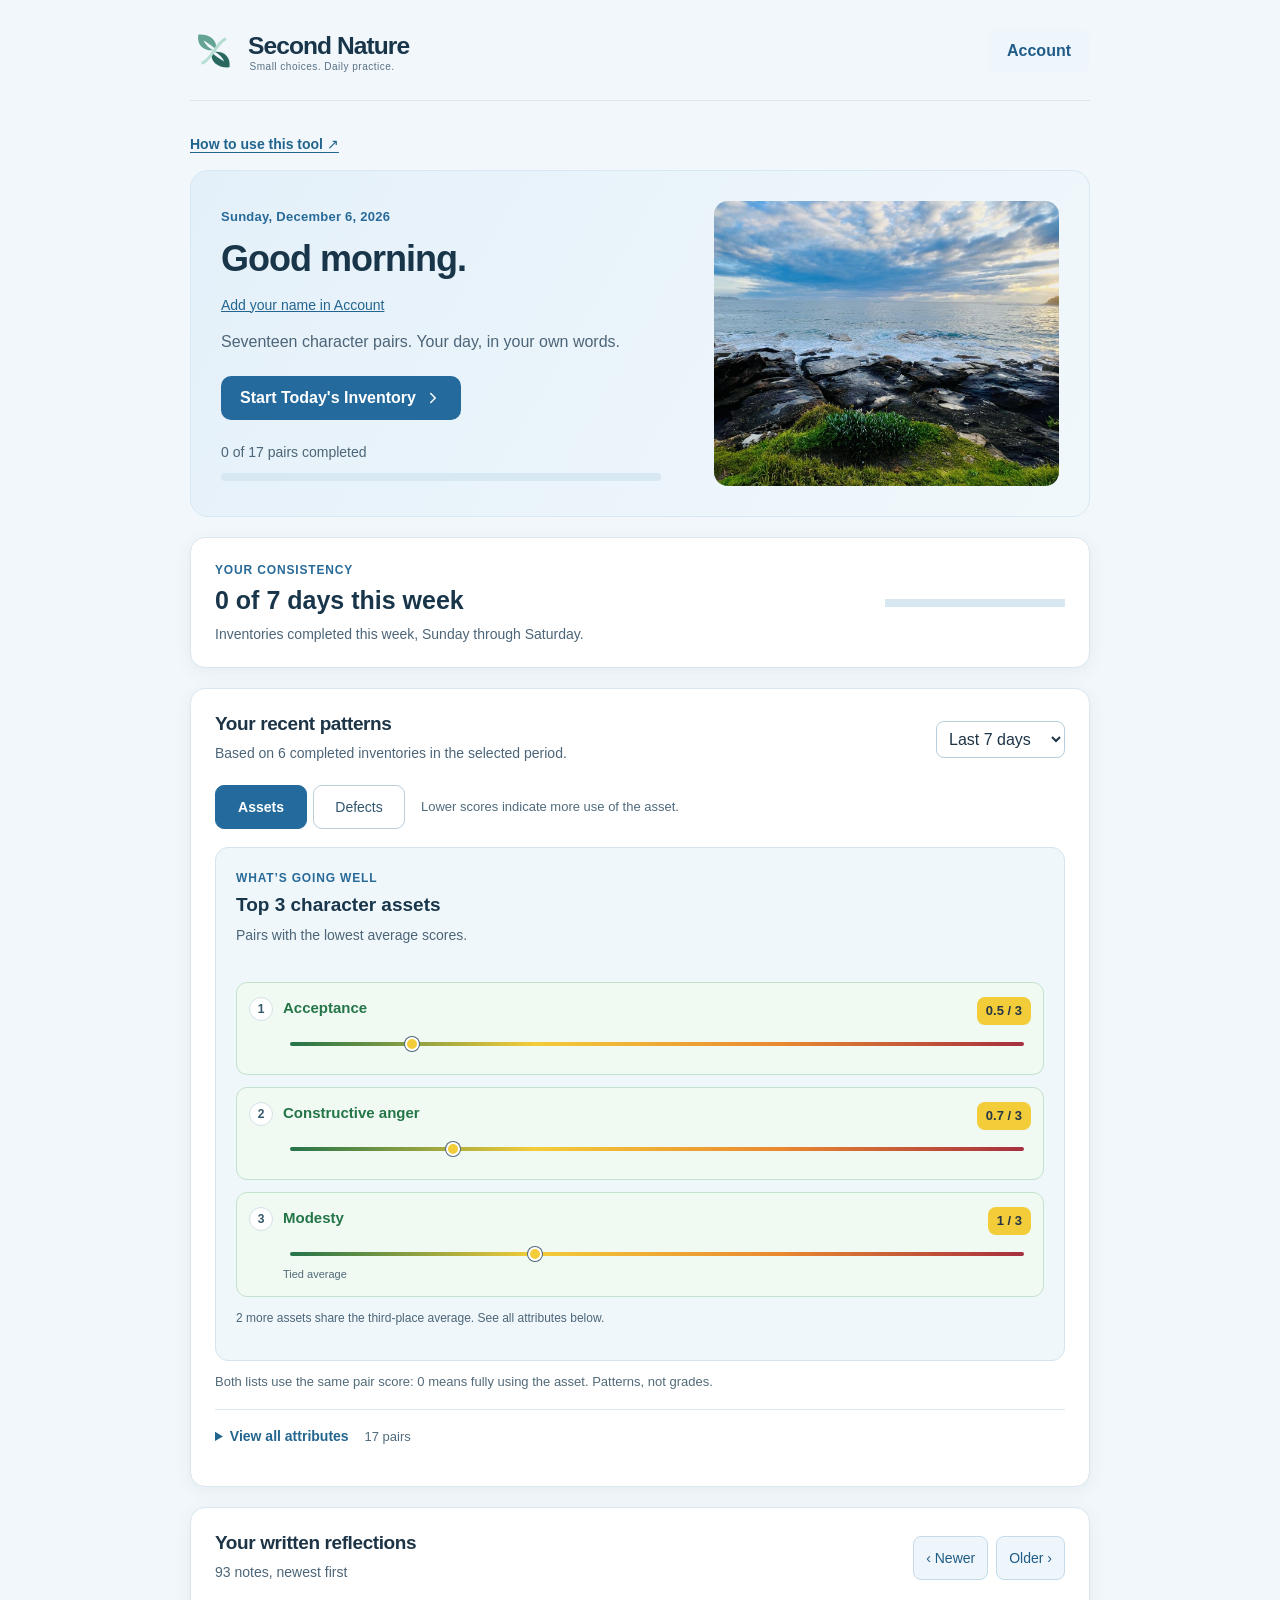
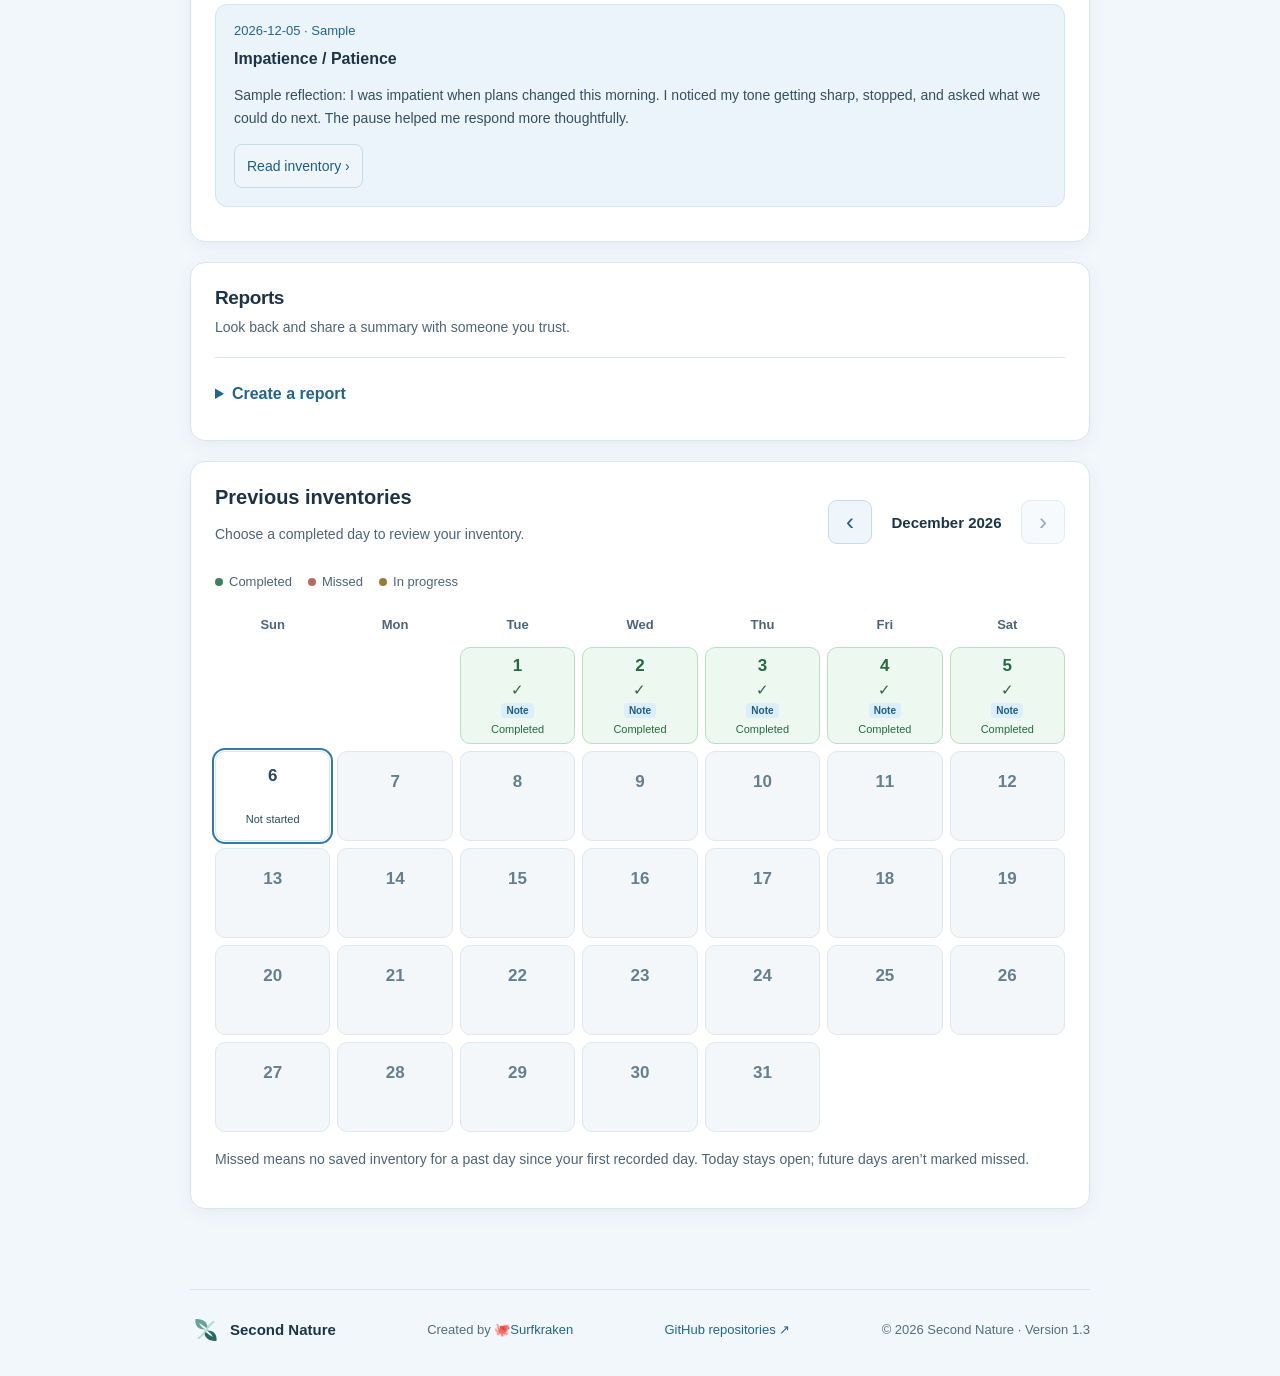
==== recovery/index.html @ 43b8e88f "Move Second Nature help link above dashboard" ====
<!doctype html><html lang="en"><head><meta charset="UTF-8"><meta name="viewport" content="width=device-width,initial-scale=1,viewport-fit=cover"><meta name="robots" content="noindex,nofollow"><meta name="theme-color" content="#080B0C"><meta name="apple-mobile-web-app-capable" content="yes"><link rel="icon" type="image/svg+xml" href="/recovery/second-nature-mark.svg"><link rel="manifest" href="/recovery/manifest.webmanifest"><link rel="apple-touch-icon" href="/recovery/icon-192.png"><title>Second Nature</title>  <script type="module" crossorigin src="/recovery/assets/index-CHbKyvO6.js"></script>
  <link rel="stylesheet" crossorigin href="/recovery/assets/index-C0NcrwtG.css">
</head><body><div id="root"></div></body></html>
---- recovery/assets/index-C0NcrwtG.css ----
:root{font-family:Inter,-apple-system,BlinkMacSystemFont,Segoe UI,sans-serif;color:#263b35;background:#f7f9f8;font-synthesis:none}*{box-sizing:border-box}body{margin:0}button,input,textarea,select{font:inherit}button{cursor:pointer}button:disabled{opacity:.4;cursor:not-allowed}.shell{max-width:940px;margin:auto;padding:0 20px}header{display:flex;align-items:center;justify-content:space-between;padding:26px 0 22px;border-bottom:1px solid #e4ebe8}.brand{display:flex;gap:11px;align-items:center}.brand strong{display:block;font-size:17px}.brand small{display:block;color:#80908a;font-size:12px;margin-top:3px}.mark{display:grid;place-items:center;background:#e0eee8;color:#386e5a;border-radius:11px;width:42px;height:42px}.demo{font-size:10px;letter-spacing:1px;background:#f4e9cf;color:#80652d;border-radius:20px;padding:8px 10px;font-weight:700}main{padding:25px 0 60px}.hero{padding:34px;background:#e6f0eb;border-radius:18px;margin-bottom:20px}.eyebrow{font-size:11px;letter-spacing:1.1px;color:#5e8574;font-weight:800}.hero h1{font-size:clamp(27px,5vw,39px);margin:13px 0 9px;letter-spacing:-1px}.hero p{color:#657d71;margin:0 0 25px}.primary,.secondary{display:inline-flex;align-items:center;justify-content:center;gap:8px;padding:13px 19px;border-radius:10px;border:0;font-weight:650}.primary{background:#306b54;color:#fff}.secondary{background:#e9efec;color:#345748}.stats{display:grid;grid-template-columns:1fr 1fr;gap:16px;margin-bottom:20px}.stat{border:1px solid #e2e9e5;border-radius:15px;padding:20px;background:#fff}.stat>small{display:flex;justify-content:space-between;color:#73867d;font-size:11px;letter-spacing:.5px;font-weight:750}.stat>small span{font-weight:400;letter-spacing:0}.stat>div{display:flex;align-items:baseline;justify-content:space-between;margin-top:17px}.stat label{color:#687e73;font-size:13px}.stat strong{font-size:25px;letter-spacing:-1px}.stat em{font-size:13px;font-style:normal;color:#8da097;font-weight:400}.panel{background:#fff;border:1px solid #e2e9e5;border-radius:15px;padding:24px;margin:20px 0}.section-title{display:flex;align-items:center;justify-content:space-between;gap:10px}.section-title h2{font-size:19px;letter-spacing:-.4px;margin:0}.section-title p,.muted{color:#82918a;font-size:13px}.section-title p{margin:7px 0 0}select{border:1px solid #dce6df;border-radius:8px;padding:8px;background:#fff;color:#3c5649}.legend{display:flex;gap:18px;margin:25px 0 15px;font-size:12px;color:#708579}.dot{display:inline-block;width:9px;height:9px;border-radius:50%;margin-right:6px}.defect{background:#bb877e}.asset{background:#6aab8a}.attribute-list{display:grid;grid-template-columns:1fr 1fr;gap:19px 25px}.attribute-label{display:flex;justify-content:space-between;gap:10px;font-size:12px;margin-bottom:7px}.attribute-label small{color:#85988d;white-space:nowrap}.barpair{display:flex;gap:5px}.bar{height:7px;flex:1;background:#edf2ef;border-radius:10px;overflow:hidden}.fill{display:block;height:100%;border-radius:10px}.search{display:flex;align-items:center;gap:9px;padding:11px 13px;border:1px solid #e0e9e4;border-radius:10px;margin:20px 0 8px;color:#82918a}.search input{border:0;outline:0;flex:1;min-width:0}.history-row{display:flex;align-items:center;text-align:left;gap:12px;background:#fff;border:0;border-bottom:1px solid #edf1ef;width:100%;padding:14px 3px;color:#647c6f}.history-row span{flex:1}.history-row strong,.history-row small{display:block}.history-row strong{color:#344e40;font-size:13px}.history-row small{margin-top:5px;color:#86978d;font-size:12px}.wizard{max-width:620px;margin:auto}.back{display:flex;align-items:center;gap:4px;background:transparent;border:0;color:#62806e;margin-bottom:28px;padding:0}.progress-top{display:flex;justify-content:space-between;font-size:11px;letter-spacing:.7px;font-weight:750;color:#7b9083}.track{background:#e5eee9;border-radius:20px;height:7px;margin:11px 0 29px;overflow:hidden}.track div{height:100%;background:#568b6e}.wizard h1{font-size:30px;letter-spacing:-1px}.wizard h1 span{color:#91a89b}.question{border:1px solid #e2e9e5;background:#fff;border-radius:15px;padding:23px;margin:18px 0}.question h2{font-size:17px;margin:0}.question p{color:#6e8377;font-size:14px;line-height:1.5}.question small{display:block;color:#71867b;margin-top:12px}.rating{display:grid;grid-template-columns:repeat(6,1fr);gap:8px;margin-top:20px}.rating button{height:47px;background:#f5f8f6;border:1px solid #e0e8e2;border-radius:9px;font-weight:700;color:#5a7263}.rating .defect-active{background:#f0d9d4;border-color:#b77f74;color:#77463c}.rating .asset-active{background:#d9eee2;border-color:#6eaa88;color:#286b49}.question textarea{width:100%;padding:12px;border:1px solid #dce5df;border-radius:9px;resize:vertical;margin-top:13px;outline-color:#6caa88}.wizard-actions{display:flex;justify-content:space-between;gap:10px;margin-top:25px}.warning{font-size:12px;color:#8b704c;line-height:1.6;margin-top:22px}.summary{max-width:650px;margin:0 auto}.summary h1{margin-bottom:0}.success{color:#568b6e}.summary>.stats{margin-top:25px}.summary-list{margin:25px 0}.summary-list>div{border-bottom:1px solid #e8eeea;padding:12px 0;display:flex;justify-content:space-between;flex-wrap:wrap;gap:8px;font-size:13px}.summary-list p{width:100%;color:#728579;margin:0}footer{display:flex;align-items:center;justify-content:center;gap:8px;padding:20px 0 35px;color:#9baa9f;font-size:11px;text-align:center}@media(max-width:650px){.shell{padding:0 14px}.hero{padding:24px}.stats{gap:10px}.stat{padding:15px}.stat>div{display:block}.stat strong{display:block;margin-top:3px}.attribute-list{grid-template-columns:1fr}.panel,.question{padding:17px}.wizard h1{font-size:26px}.rating{gap:5px}.rating button{height:44px}}fieldset{border:0;margin:0;padding:0}legend{font-size:1.15rem;font-weight:600}button,input,select,textarea{font:inherit}button{min-height:44px;cursor:pointer}button:disabled{opacity:.5;cursor:not-allowed}button:focus-visible,input:focus-visible,textarea:focus-visible,select:focus-visible{outline:3px solid #24669a;outline-offset:3px}input:not([type=checkbox]),textarea{display:block;width:100%;box-sizing:border-box;padding:13px;border:1px solid #bacdcd;border-radius:10px;margin:10px 0}input[type=checkbox]{width:22px;height:22px;vertical-align:middle}progress{width:100%;accent-color:#285e61}pre{white-space:pre-wrap;overflow-wrap:anywhere;background:#f2f6f5;padding:18px;border-radius:12px;font-size:.9rem}.notice{background:#fff4dc;border:1px solid #d8bd7e;border-radius:12px;padding:16px;margin:16px 0;overflow-wrap:anywhere}.actions{display:flex;gap:12px;flex-wrap:wrap;margin:18px 0}.actions button,.panel>button:not(.primary),.notice button{padding:10px 18px;border:1px solid #bccdcc;border-radius:10px;background:#f7faf9;color:#244c50}.login{max-width:680px;margin:32px auto}.login h1{font-size:clamp(2rem,5vw,3.1rem);line-height:1.15;letter-spacing:-.04em}.login-note{display:flex;gap:16px;align-items:center;background:#f2f7f5;padding:12px 20px;border-radius:14px;margin:28px 0}.login-note svg{flex-shrink:0}.danger{background:#8b3434!important;color:#fff!important;margin-top:14px}.summary-list>div{overflow-wrap:anywhere}.summary-list p{width:100%}.attribute-label{gap:15px}.attribute-label small{text-align:right;flex-shrink:0}.share-preview{margin-top:28px;border-top:1px solid #d9e4e2;padding-top:20px}footer{line-height:1.6}textarea{resize:vertical;scroll-margin-bottom:120px}main{min-height:65vh}@media(max-width:480px){.shell{padding:0 16px}.panel,.wizard{padding:22px 16px}.section-title{flex-wrap:wrap}.attribute-label{display:block}.attribute-label small{display:block;text-align:left;margin-top:4px}.rating{gap:5px}.rating button{min-width:0;flex:1;padding:8px}.stats{grid-template-columns:1fr}.wizard-actions{gap:8px}.wizard-actions button{padding:12px}.brand small{font-size:11px}header{gap:8px}.summary-list>div{display:block}.summary-list strong{display:block;margin-top:6px}}.muted,.section-title p,.brand small,.stat>small,.stat label,.attribute-label small,.history-row small,.question small,.question p,.summary-list p,footer{color:#536b60}.eyebrow{color:#426c59}.hero p{color:#4f6e5e}.defect{background:#5282a4}.asset{background:#478064}.rating .defect-active{background:#dbeaf4;border-color:#5282a4;color:#244c68}.attribute{margin:18px 0}.legend{color:#4e6b60}footer{font-size:12px}.wizard h1,.attribute-label span{overflow-wrap:anywhere}.inventory-page{max-width:900px;margin:0 auto}.inventory-intro{max-width:660px;margin:12px 0 28px}.inventory-intro h1{font-size:clamp(28px,5vw,38px);letter-spacing:-1px;margin:12px 0}.inventory-intro p{line-height:1.6}.inventory-status{position:sticky;top:0;z-index:5;padding:16px 20px;background:#f7f9f8f5;-webkit-backdrop-filter:blur(12px);backdrop-filter:blur(12px);border:1px solid #dbe5e0;border-radius:12px;margin-bottom:24px}.inventory-status>div{display:flex;justify-content:space-between;gap:12px;font-size:13px;font-weight:600}.inventory-status progress{display:block;height:8px;margin-top:12px}.jump-button{border:0;background:transparent;color:#315f72;text-decoration:underline;font-size:12px;padding:6px 0;min-height:32px}.pair-card{background:#fff;border:1px solid #dce6e1;border-radius:16px;padding:22px;margin-bottom:20px;scroll-margin-top:160px}.pair-heading{display:flex;align-items:center;gap:12px;margin-bottom:18px}.pair-heading h2{font-size:18px;line-height:1.35;margin:0;flex:1}.pair-heading h2 span{color:#78958a}.pair-number{font-size:12px;color:#49685a;background:#edf3ef;padding:9px;border-radius:8px}.pair-state{font-size:11px;color:#536b60}.pair-questions{display:grid;grid-template-columns:1fr 1fr;gap:16px}.pair-questions .question{margin:0;padding:20px;border-radius:12px;min-width:0}.question h3{font-size:16px;line-height:1.45;margin:0 0 12px;overflow-wrap:anywhere}.defect-question{background:#f5f9fc;border-color:#d4e1eb}.asset-question{background:#f4f9f5;border-color:#d4e3d9}.pair-questions .question p{font-size:13px;min-height:40px;margin:0 0 14px}.pair-questions .rating{margin-top:12px;gap:5px}.pair-questions .rating button{min-width:0;padding:0}.pair-questions small{min-height:32px;font-size:12px;line-height:1.4}.pair-reflection{margin-top:16px}.pair-reflection summary{cursor:pointer;min-height:44px;align-content:center;color:#345b49;font-size:13px}.pair-reflection summary span{color:#586f63;font-size:12px;margin-left:8px}.pair-reflection label{display:block;margin-top:12px;font-size:13px}.inventory-finish{position:sticky;bottom:0;z-index:5;background:#f7f9f8f5;-webkit-backdrop-filter:blur(12px);backdrop-filter:blur(12px);border-top:1px solid #d6e2da;padding:16px 0 max(16px,env(safe-area-inset-bottom));display:flex;align-items:center;justify-content:space-between;gap:16px}.inventory-finish p{font-size:13px;color:#4b6759}.inventory-finish button{flex-shrink:0}@media(max-width:650px){.pair-questions{grid-template-columns:1fr;gap:12px}.pair-card{padding:16px;margin-bottom:16px}.pair-heading{gap:9px;align-items:flex-start}.pair-heading h2{font-size:16px}.pair-state{display:none}.pair-questions .question{padding:16px}.pair-questions .question p{min-height:0}.pair-questions small{min-height:17px}.inventory-status{padding:12px 14px}.inventory-finish{align-items:stretch;flex-direction:column;gap:8px}.inventory-finish p{margin:0}.inventory-finish button{width:100%}.inventory-intro p{font-size:14px}}.rating{grid-template-columns:repeat(4,minmax(0,1fr))}.defect-definition{margin:-4px 0 18px;color:#4f685b;font-size:13px;line-height:1.55;max-width:720px}.score-key{font-size:13px;color:#375f4c}.compact-insights{display:grid;grid-template-columns:1fr 1fr;column-gap:28px}.compact-insights .attribute{margin:0;padding:10px 0;border-bottom:1px solid #edf1ef}.compact-insights .attribute-label{font-size:12px;margin-bottom:5px}.compact-insights .barpair{gap:4px}.compact-insights .bar{height:4px}.compact-insights .attribute-label small{font-size:11px}.compact-insights .attribute-label span{line-height:1.3}@media(max-width:650px){.compact-insights{grid-template-columns:1fr}.compact-insights .attribute-label{display:flex;align-items:center;gap:12px}.compact-insights .attribute-label small{margin:0;white-space:nowrap}.compact-insights .attribute{padding:8px 0}.compact-insights .attribute-label span{max-width:72%}}.insight-cards{display:grid;grid-template-columns:repeat(2,minmax(0,1fr));gap:14px;margin-top:18px}.insight-card{border:1px solid #dfe5e1;border-radius:14px;background:#fff;overflow:hidden;min-width:0}.insight-row{padding:15px 18px}.insight-row+.insight-row{border-top:1px solid #e4eae6}.insight-defect{--insight-color:#b34545;--insight-track:#e9bcbc;background:snow}.insight-asset{--insight-color:#287247;--insight-track:#b5d7c2;background:#f8fcf9}.insight-label{display:flex;align-items:center;justify-content:space-between;gap:12px}.insight-kind{font-size:10px;letter-spacing:.06em;text-transform:uppercase;color:var(--insight-color);font-weight:600}.insight-label h3{font-size:14px;line-height:1.35;color:var(--insight-color);margin:3px 0 0;overflow-wrap:anywhere}.insight-value{white-space:nowrap;font-size:12px;font-variant-numeric:tabular-nums;color:var(--insight-color);font-weight:600}.insight-continuum{padding:0 6px;margin-top:14px}.continuum-line{position:relative;height:3px;background:var(--insight-track);border-radius:3px}.continuum-tick{position:absolute;top:-2px;width:1px;height:7px;background:var(--insight-color);opacity:.6;transform:translate(-50%)}.continuum-dot{position:absolute;top:50%;width:12px;height:12px;border:2px solid white;border-radius:50%;background:var(--insight-color);box-shadow:0 0 0 1px var(--insight-color);transform:translate(-50%,-50%)}.continuum-labels{display:flex;justify-content:space-between;margin-top:7px;color:#58675f;font-size:10px;font-variant-numeric:tabular-nums}@media(max-width:600px){.insight-cards{grid-template-columns:1fr;gap:12px}.insight-row{padding:13px 16px}.insight-label h3{font-size:14px}}.profile-form{padding:20px;background:#f6faf7;border:1px solid #dce7df;border-radius:14px;margin:24px 0}.profile-form h2{margin-top:0}.profile-fields{display:grid;grid-template-columns:1fr 1fr;gap:16px}.profile-fields label{font-size:14px}.profile-prompt{border:0;background:transparent;color:#285e46;text-decoration:underline;padding:0 0 12px;font-size:13px}.profile-form p{font-size:14px;line-height:1.5}@media(max-width:600px){.profile-fields{grid-template-columns:1fr;gap:0}}.second-nature-brand{max-width:calc(100% - 90px)}.second-nature-brand img{width:320px;max-width:100%;height:auto;display:block}header{padding-top:22px;padding-bottom:20px}.hero{background:linear-gradient(115deg,#edf3ef,#e4f0ed)}.hero h1,.inventory-intro h1{color:#16313e}.primary{background:#28685f}.primary:hover{background:#1f544e}@media(max-width:480px){.second-nature-brand img{width:260px}header{padding-top:16px;padding-bottom:16px}.second-nature-brand{max-width:calc(100% - 82px)}}.consistency-card{display:flex;justify-content:space-between;align-items:center;gap:20px;background:#fff;border:1px solid #dfe8e2;border-radius:15px;padding:22px 24px;margin:20px 0}.consistency-card h2{margin:8px 0;font-size:25px;color:#16313e}.consistency-card p{font-size:13px;color:#536b60;margin:0;line-height:1.5}.week-days{display:flex;gap:6px}.week-days span{display:grid;place-items:center;width:28px;height:28px;border-radius:50%;background:#f2f5f3;color:#7c8d84;font-size:11px}.week-days .elapsed-day{background:#e1eee7;color:#285e46}.pattern-overview{display:grid;grid-template-columns:1fr 1fr;gap:18px;margin-top:24px}.strengths-panel,.focus-panel{padding:20px;border:1px solid #dce7e0;border-radius:13px;min-width:0}.strengths-panel{background:#f6faf7}.pattern-overview h3{font-size:19px;color:#193d39;margin:8px 0 18px}.pattern-overview p{font-size:13px;color:#536b60;line-height:1.5}.strength-names>div{display:flex;align-items:center;justify-content:space-between;gap:12px;padding:14px 0;border-bottom:1px solid #dce8df;color:#286b49}.strength-names span{font-size:17px;font-weight:600}.strength-names strong{font-size:13px;white-space:nowrap}.focus-item{border-radius:10px;padding:14px;margin-top:12px}.focus-caption{font-size:10px;text-transform:uppercase;letter-spacing:.05em;color:var(--insight-color);font-weight:600}.focus-name{display:flex;justify-content:space-between;gap:14px;margin:6px 0;color:var(--insight-color);font-size:14px}.focus-name>span{white-space:nowrap;font-size:12px}.focus-item p{font-size:12px;margin:6px 0 12px}.focus-scale{height:3px;background:var(--insight-track);position:relative;margin:4px 6px 8px}.pattern-note{font-size:11px!important;margin-bottom:0}.all-attributes{margin-top:20px;border-top:1px solid #e0e8e2}.all-attributes>summary{min-height:52px;align-content:center;cursor:pointer;font-weight:600;color:#285e51;font-size:14px}.all-attributes>summary span{font-size:12px;color:#5c7065;font-weight:400;margin-left:12px}@media(max-width:650px){.consistency-card{padding:18px;align-items:flex-start;flex-direction:column;gap:14px}.pattern-overview{grid-template-columns:1fr;gap:14px}.strengths-panel,.focus-panel{padding:17px}.section-title select{min-height:44px}.all-attributes>summary span{display:block;margin:4px 0 0 16px}}.consistency-progress{max-width:180px;flex-shrink:0;height:8px}@media(max-width:650px){.consistency-progress{max-width:none}}.calendar-heading{display:flex;align-items:center;justify-content:space-between;gap:20px;flex-wrap:wrap}.calendar-heading h2{margin:0;font-size:20px}.calendar-heading p,.calendar-help{font-size:12px;color:#536b60;line-height:1.5}.calendar-nav{display:flex;align-items:center;gap:12px}.calendar-nav h3{font-size:15px;min-width:125px;text-align:center}.calendar-nav button{border:1px solid #dce5df;background:#fff;border-radius:9px;width:44px;font-size:24px;color:#285e51}.calendar-legend{display:flex;flex-wrap:wrap;gap:16px;margin:15px 0 20px;font-size:11px;color:#526b5e}.calendar-key:before{content:"";display:inline-block;width:8px;height:8px;border-radius:50%;margin-right:6px}.complete-key:before{background:#3d8060}.missed-key:before{background:#b56b62}.progress-key:before{background:#9a7c38}.inventory-calendar{display:grid;grid-template-columns:repeat(7,minmax(0,1fr));gap:7px}.calendar-weekday{text-align:center;font-size:11px;font-weight:600;color:#52695d;padding:8px 0}.calendar-day{display:flex;flex-direction:column;align-items:center;justify-content:center;gap:5px;min-height:90px;border:1px solid #e0e7e2;border-radius:10px;background:#fff;color:#344e41;padding:8px 3px}.calendar-day:disabled{opacity:1;cursor:default}.calendar-day-number{font-size:16px;font-weight:600}.calendar-day-status{font-size:10px}.calendar-day-symbol{font-size:15px;height:17px;line-height:17px}.calendar-completed{background:#edf7ef;border-color:#bcdbca;color:#23613e}.calendar-missed{background:#fcf1ef;border-color:#efd6d1;color:#9c5149}.calendar-in-progress{background:#fff8e8;border-color:#e9d5a5;color:#846824}.calendar-future,.calendar-no-record{background:#f6f8f7;color:#8a9890}.calendar-today{outline:2px solid #285e61;outline-offset:1px}.calendar-help{margin-top:16px}.calendar-search{margin-top:18px;border-top:1px solid #e2e8e4;padding-top:12px}.calendar-search>summary{font-size:13px;color:#285e51;cursor:pointer;min-height:44px;align-content:center}.inventory-dialog{border:1px solid #d8e4dc;border-radius:18px;padding:24px;width:min(620px,calc(100% - 24px));max-height:85dvh;overflow:auto;color:#263b35;box-shadow:0 24px 100px #12362b40}.inventory-dialog::backdrop{background:#17372d80}.dialog-heading{display:flex;justify-content:space-between;align-items:flex-start;gap:16px}.dialog-heading h2{margin:8px 0}.dialog-heading button{border:0;background:#eef4f0;border-radius:50%;width:44px;font-size:24px;color:#315c48}.inventory-dialog>p{font-size:13px;line-height:1.5}.dialog-responses section{border-top:1px solid #e2e9e4;padding:14px 0}.dialog-responses section>div{display:flex;justify-content:space-between;gap:15px;font-size:13px;margin:5px 0}.dialog-responses section>div:first-child{color:#a44848}.dialog-responses section>div:nth-child(2){color:#286b49}.dialog-responses strong{white-space:nowrap}.dialog-responses p{white-space:pre-wrap;overflow-wrap:anywhere;font-size:13px;line-height:1.5}.inventory-dialog>.primary{margin-top:15px}@media(max-width:600px){.inventory-calendar{gap:4px}.calendar-day{min-height:72px;border-radius:7px}.calendar-day-number{font-size:14px}.calendar-day-status{font-size:8px;letter-spacing:-.2px}.calendar-day-symbol{font-size:13px;height:14px}.calendar-heading{gap:8px}.calendar-nav{width:100%;justify-content:space-between}.calendar-legend{gap:12px}.inventory-dialog{padding:18px}}:root{color-scheme:dark;background:#080b0c;color:#e3ede8}body{background:#080b0c}header{border-color:#273431}.panel,.stat,.consistency-card,.pair-card,.insight-card,.inventory-dialog{background:#111819;border-color:#2a3935;color:#e3ede8}.hero{background:linear-gradient(125deg,#132523,#10191c);border:1px solid #304b43}.hero h1,.inventory-intro h1,.consistency-card h2,.pattern-overview h3,.history-row strong{color:#edf6f2}.hero p,.muted,.section-title p,.stat>small,.stat label,.attribute-label small,.history-row small,.question small,.question p,.summary-list p,footer,.calendar-help,.calendar-heading p,.pattern-overview p,.consistency-card p,.defect-definition,.inventory-intro p,.inventory-finish p,.calendar-legend,.calendar-weekday{color:#a7bdb3}.eyebrow,.score-key{color:#8ec8b4}.primary{background:#82c5ae;color:#10271f}.primary:hover{background:#a0d9c3}.secondary,.actions button,.panel>button:not(.primary),.notice button,.calendar-nav button,.dialog-heading button{background:#1d302c;color:#cce6db;border-color:#365047}input:not([type=checkbox]),textarea,select{background:#0c1314;color:#e5f1eb;border-color:#3b5149}input::placeholder,textarea::placeholder{color:#8ea398}.profile-form,.strengths-panel{background:#13231d;border-color:#304a3d}.profile-form p,.profile-prompt{color:#add5c3}.focus-panel{background:#141c1d;border-color:#31433b}.insight-defect,.defect-question{--insight-color:#f19b9b;--insight-track:#673d42;background:#271b20;border-color:#563c44}.insight-asset,.asset-question{--insight-color:#97d7ac;--insight-track:#365f48;background:#17271e;border-color:#36533e}.question h3{color:#edf4ef}.rating button{background:#111a1a;color:#bbcec3;border-color:#3a4c45}.rating .defect-active{background:#75414b;color:#ffe7ea;border-color:#ec99aa}.rating .asset-active{background:#2e6045;color:#dfffea;border-color:#8cd5a5}.continuum-dot{border-color:#17211e}.continuum-labels,.insight-kind,.insight-value{color:var(--insight-color)}.strength-names>div{color:#a6ddbb;border-color:#314a3b}.pair-number,.dialog-heading button{background:#253d32;color:#b7dac9}.pair-state,.pair-reflection summary,.pair-reflection summary span,.legend,.all-attributes>summary,.all-attributes>summary span,.calendar-search>summary{color:#a7cbbb}.pair-reflection small{color:#9cb3a6}.inventory-status,.inventory-finish{background:#0e1816f5;border-color:#31443b;color:#d8e8df}.jump-button,.back{color:#a4d4c3}.all-attributes,.calendar-search,.dialog-responses section,.summary-list>div{border-color:#2a3a32}.calendar-day{background:#141e1c;border-color:#2c3c34;color:#dcebe1}.calendar-completed{background:#173326;border-color:#315a41;color:#a1dfb6}.calendar-missed{background:#322025;border-color:#634047;color:#e9a5ad}.calendar-in-progress{background:#302b1b;border-color:#625631;color:#e4d197}.calendar-future,.calendar-no-record{background:#101615;border-color:#222e28;color:#647a6c}.calendar-today{outline-color:#91cfb6}.history-row{background:#111819;border-color:#2b3931;color:#b0cbbb}.notice{background:#302b19;color:#e5d8b0;border-color:#6c5e32}.dialog-responses section>div:first-child{color:#f0a5a5}.dialog-responses section>div:nth-child(2){color:#a0d9b1}.inventory-dialog::backdrop{background:#000b}.calendar-note-badge{border-radius:4px;padding:2px 5px;background:#35534b;color:#d4f1e7;font-size:9px;font-weight:600}.reflection-previews{display:grid;grid-template-columns:repeat(3,minmax(0,1fr));gap:14px;margin-top:20px}.reflection-preview{display:block;text-align:left;background:#182522;border:1px solid #365148;border-radius:12px;padding:18px;color:#e3ede8;min-width:0}.reflection-date{font-size:11px;color:#a4c6b8;display:block;margin-bottom:10px}.reflection-preview strong{font-size:14px;line-height:1.4;display:block}.reflection-preview p{font-size:13px;line-height:1.65;color:#b9cdc3;display:-webkit-box;-webkit-line-clamp:4;-webkit-box-orient:vertical;overflow:hidden;white-space:pre-wrap}.reflection-open{font-size:12px;color:#9fd8c0}.saved-reflection{background:#1d302a;border-left:3px solid #85c1a6;border-radius:6px;padding:12px 15px;margin-top:12px}.saved-reflection>span{font-size:10px;text-transform:uppercase;letter-spacing:.06em;color:#a6d6bf}.saved-reflection p{margin-bottom:0;color:#deeee4;white-space:pre-wrap}.summary-list p{background:#1b2c25;padding:12px;border-left:3px solid #79b79a;border-radius:6px}@media(max-width:650px){.reflection-previews{grid-template-columns:1fr}.reflection-preview p{-webkit-line-clamp:3}}:root{color:#f0f5f2;background:#080b0c}.panel,.stat,.consistency-card,.pair-card,.inventory-dialog{background:#182122;border-color:#465650}.hero{background:linear-gradient(115deg,#1c322e,#19272c);border-color:#49675c}.hero h1,.inventory-intro h1,.consistency-card h2,.pattern-overview h3,.question h3{color:#f7faf8}.hero p,.muted,.section-title p,.stat>small,.stat label,.attribute-label small,.history-row small,.question small,.question p,.summary-list p,footer,.calendar-help,.calendar-heading p,.pattern-overview p,.consistency-card p,.defect-definition,.inventory-intro p,.inventory-finish p,.calendar-legend,.calendar-weekday{color:#c7d5ce}.section-title p,.muted,.calendar-heading p,.calendar-help,.consistency-card p,.pattern-overview p,.question p,.question small,.defect-definition{font-size:14px;line-height:1.6}.eyebrow{color:#b1e1cd;font-size:12px;letter-spacing:.07em}.insight-defect,.defect-question{--insight-color:#ffb5ba;--insight-track:#b77680;background:#302229;border-color:#78535e}.insight-asset,.asset-question{--insight-color:#b3efc5;--insight-track:#75ac88;background:#1d3227;border-color:#4e795d}.insight-label h3{font-size:16px;color:var(--insight-color);font-weight:650}.insight-kind{font-size:12px;letter-spacing:.04em;color:var(--insight-color)}.insight-value{font-size:14px;color:var(--insight-color)}.insight-row{padding:18px 20px}.insight-row+.insight-row{border-color:#536158}.insight-card{border-color:#4a5b51}.continuum-labels{font-size:12px;color:#e2eae4}.continuum-line,.focus-scale{height:4px}.continuum-tick{opacity:1}.continuum-dot{width:14px;height:14px}.strengths-panel{background:#20332a;border-color:#4e6e5b}.focus-panel{background:#1d2829;border-color:#4e6158}.strength-names>div{color:#c0f3cf;border-color:#52715d}.strength-names strong{font-size:15px}.strength-names span{font-size:18px}.focus-caption{font-size:12px;color:var(--insight-color)}.focus-name{font-size:16px}.focus-name>span{font-size:14px}.focus-item p,.pattern-note{font-size:13px!important;color:#d0ddd5}.all-attributes>summary,.calendar-search>summary,.pair-reflection summary,.jump-button,.back,.profile-prompt{font-size:14px;color:#b8ead3}.all-attributes>summary span,.pair-reflection summary span{font-size:13px;color:#c5d7cd}.inventory-status,.inventory-finish{background:#15221ff7;border-color:#50645a;color:#e8f3ec}.inventory-status>div{font-size:14px}.pair-state{color:#c6d9ce;font-size:12px}.pair-number{background:#334d40;color:#e0f4e8;font-size:13px}.rating button{background:#182621;color:#f1f7f3;border-color:#657a6d;font-size:17px}.rating .defect-active{background:#a15365;color:#fff;border-color:#ffc0cd}.rating .asset-active{background:#3e7955;color:#fff;border-color:#c0f6cf}.calendar-completed{background:#224331;border-color:#5b9270;color:#caf5d8}.calendar-missed{background:#452c34;border-color:#a46f7a;color:#ffc3cc}.calendar-in-progress{background:#423a24;border-color:#a28d52;color:#ffe7a1}.calendar-future,.calendar-no-record{background:#131b18;border-color:#37463d;color:#a0b2a6}.calendar-day-status{font-size:11px}.calendar-day-number{font-size:17px}.calendar-weekday{font-size:13px}.calendar-note-badge{background:#436e5e;color:#f2fff9;font-size:10px}.calendar-legend{font-size:13px}.reflection-preview{background:#20322d;border-color:#5a7a6c}.reflection-preview strong{font-size:16px}.reflection-preview p{color:#e0eae4;font-size:14px}.reflection-date,.reflection-open{font-size:13px;color:#b4e8cf}.saved-reflection{background:#294138;border-left-color:#b4e4cb}.saved-reflection>span{font-size:12px;color:#c1efd7}.saved-reflection p{font-size:14px;color:#f0f7f3}.profile-form{background:#203029;border-color:#526b5c}.profile-form p{color:#d0e0d6}input:not([type=checkbox]),textarea,select{background:#101a16;border-color:#63796b;color:#f2f7f4}input::placeholder,textarea::placeholder{color:#b8c9be}.calendar-nav button,.secondary,.actions button{background:#304a40;color:#edf8f1;border-color:#627f6f}.dialog-responses section>div{font-size:14px}.dialog-responses section>div:first-child{color:#ffb7be}.dialog-responses section>div:nth-child(2){color:#b6edc6}.summary-list{font-size:14px}.summary-list p{color:#eff8f1}.calendar-help{line-height:1.6}.consistency-progress::-webkit-progress-bar{background:#42564b;border-radius:8px}.consistency-progress::-webkit-progress-value{background:#b0e3c8;border-radius:8px}@media(max-width:600px){.insight-label h3{font-size:16px}.insight-row{padding:16px}.calendar-day-status{font-size:9px}.calendar-day-number{font-size:16px}.focus-name{font-size:15px}.reflection-preview p,.question p{font-size:14px}.calendar-day{min-height:83px}}.hero .today-progress{margin-top:22px;max-width:440px}.hero .today-progress p{margin:0 0 10px;font-size:14px;color:#d4e6da;line-height:1.5}.today-progress-bar{display:block;width:100%;height:8px;appearance:none;-webkit-appearance:none;border:0;border-radius:20px;overflow:hidden;background:#40594f;color:#9bd8bd}.today-progress-bar::-webkit-progress-bar{background:#40594f;border-radius:20px}.today-progress-bar::-webkit-progress-value{background:#9bd8bd;border-radius:20px}.today-progress-bar::-moz-progress-bar{background:#9bd8bd;border-radius:20px}.today-date{letter-spacing:.02em;text-transform:none;font-size:13px}.ranking-controls{display:flex;align-items:center;gap:6px;flex-wrap:wrap;margin-top:20px}.ranking-controls button{min-width:92px;background:#111b17;border:1px solid #4a6255;color:#d4e7db;border-radius:9px;padding:10px 18px;font-size:14px}.ranking-controls button[aria-pressed=true]{background:#a8dcc1;border-color:#a8dcc1;color:#122b1c;font-weight:650}.ranking-controls p{font-size:13px;color:#c4d7cb;margin:0 0 0 10px}.ranked-overview{margin-top:18px;align-items:stretch}.ranked-overview h3{margin-bottom:8px}.ranking-explainer{min-height:42px;margin:0 0 16px}.ranked-list{list-style:none;margin:0;padding:0;display:flex;flex-direction:column;gap:12px}.ranked-item{display:flex;align-items:flex-start;gap:10px;border:1px solid #4b6154;border-radius:11px;padding:14px 12px;min-height:93px}.rank-position{display:grid;place-items:center;flex-shrink:0;width:24px;height:24px;border-radius:50%;background:#ffffff12;color:#e0eee4;font-size:12px;font-weight:650}.rank-content{flex:1;min-width:0}.rank-title{display:flex;justify-content:space-between;align-items:flex-start;gap:12px;color:var(--insight-color);line-height:1.4}.rank-title strong{font-size:15px;overflow-wrap:anywhere}.rank-title>span{font-size:13px;white-space:nowrap;font-variant-numeric:tabular-nums}.rank-scale{position:relative;height:4px;background:var(--insight-track);margin:17px 7px 8px;border-radius:4px}.ranked-item small{font-size:11px;color:#c7d9ce}.ranking-tie-note{font-size:12px!important;line-height:1.5}.ranked-overview .strengths-panel,.ranked-overview .focus-panel{padding:20px;background:#1d2a25;border-color:#4e6c5a}.ranked-overview .focus-panel{background:#1c2728}@media(max-width:650px){.ranking-controls p{width:100%;margin:8px 0 0}.ranked-overview .strengths-panel,.ranked-overview .focus-panel{padding:16px}.ranked-item{min-height:88px}.ranking-explainer{min-height:0}.rank-title strong{font-size:15px}}.photo-hero{display:grid;grid-template-columns:minmax(0,1.35fr) minmax(0,1fr);gap:28px;padding:30px;overflow:hidden;align-items:stretch}.hero-content{min-width:0;align-self:center;padding:3px 0}.photo-hero .hero-content h1{font-size:clamp(27px,3.5vw,36px)}.hero-photo{position:relative;margin:0;min-height:285px;border-radius:14px;overflow:hidden;background:#192c24}.hero-photo img{position:absolute;width:100%;height:100%;object-fit:cover;object-position:50% 55%;inset:0}.hero-photo:after{content:"";position:absolute;inset:60% 0 0;background:linear-gradient(transparent,#0009);pointer-events:none}.hero-photo figcaption{position:absolute;bottom:10px;right:10px;left:10px;z-index:1;text-align:right}.hero-photo figcaption a{color:#f6faf7;font-size:9px;text-decoration:none;text-shadow:0 1px 3px black}.ranking-positive{--insight-color:#b3efc5;--insight-track:#75ac88;background:#1d3227;border-color:#4e795d}.ranking-focus{--insight-color:#ffb5ba;--insight-track:#b77680;background:#302229;border-color:#78535e}.site-footer{display:flex;flex-wrap:wrap;justify-content:space-between;align-items:center;gap:12px 20px;border-top:1px solid #3b5045;padding:24px 0 30px;font-size:13px;color:#c7d9cf}.site-footer a{color:#bce5d1;text-decoration:none}.site-footer a:hover{text-decoration:underline}.footer-brand{font-weight:650;color:#edf8f1;font-size:15px}@media(max-width:650px){.photo-hero{grid-template-columns:1fr;padding:24px;gap:24px}.hero-photo{min-height:160px;max-height:190px}.hero-photo img{object-position:50% 58%}.site-footer{justify-content:center;text-align:center}.site-footer .footer-brand{width:100%}}.single-ranking{grid-template-columns:minmax(0,1fr)}.reflection-controls{display:flex;gap:8px}.reflection-controls button,.reflection-history .reflection-open{background:#243b32;color:#c9efdc;border:1px solid #55786a;border-radius:8px;padding:8px 12px;font-size:14px;min-height:44px}.reflection-previews.reflection-history{display:grid;grid-auto-flow:column;grid-auto-columns:100%;grid-template-columns:none;overflow-x:auto;scroll-snap-type:x mandatory;padding-bottom:10px}.reflection-history .reflection-preview{scroll-snap-align:start}.reflection-history .reflection-preview p{display:block;overflow:visible;overflow-wrap:anywhere}.reflection-mobile-hint{display:none}@media(max-width:650px){.reflection-controls{display:none}.reflection-mobile-hint{display:block;color:#c7d5ce;font-size:13px}.reflection-previews.reflection-history{grid-auto-flow:row;grid-template-columns:minmax(0,1fr);overflow-y:auto;overflow-x:hidden;max-height:65dvh;scroll-snap-type:none;padding-right:6px}}.footer-brand{display:inline-flex;align-items:center;gap:8px}.footer-brand img{display:block;flex:none}@media(max-width:650px){.site-footer .footer-brand{justify-content:center}}:root{color-scheme:light;background:#f2f7fb;color:#1d3446}body{background:#f2f7fb;color:#1d3446}header{border-color:#dbe7ef}.panel,.stat,.consistency-card,.pair-card,.insight-card,.inventory-dialog{background:#fff;border-color:#d9e6ef;color:#1d3446;box-shadow:0 4px 18px #244a6610}.hero{background:linear-gradient(120deg,#eaf4fb,#f7fbfe);border-color:#d5e8f4}.hero h1,.inventory-intro h1,.consistency-card h2,.pattern-overview h3,.question h3,.history-row strong{color:#18354a}.hero p,.hero .today-progress p,.muted,.section-title p,.stat>small,.stat label,.attribute-label small,.history-row small,.question small,.question p,.summary-list p,footer,.calendar-help,.calendar-heading p,.pattern-overview p,.consistency-card p,.defect-definition,.inventory-intro p,.inventory-finish p,.calendar-legend,.calendar-weekday,.reflection-mobile-hint{color:#4c6578}.eyebrow,.score-key{color:#286a98}.primary{background:#246a9d;color:#fff}.primary:hover{background:#19547f}.secondary,.actions button,.panel>button:not(.primary),.notice button,.calendar-nav button,.dialog-heading button,.reflection-controls button,.reflection-history .reflection-open{background:#eef6fc;color:#205c87;border-color:#c5dbe9}input:not([type=checkbox]),textarea,select{background:#fff;color:#1d3446;border-color:#b7cedd}input::placeholder,textarea::placeholder{color:#617b8d}.profile-form,.login-note{background:#f1f7fb;border-color:#d5e5ef}.profile-form p{color:#4c6578}.profile-prompt,.all-attributes>summary,.calendar-search>summary,.pair-reflection summary,.jump-button,.back,.reflection-date,.reflection-open{color:#24658f}.all-attributes>summary span,.pair-reflection summary span,.pair-state,.legend{color:#506b7d}.insight-defect,.defect-question,.ranking-focus{--insight-color:#a33b48;--insight-track:#dda7ae;background:#fff6f6;border-color:#ebcbd0}.insight-asset,.asset-question,.ranking-positive{--insight-color:#247548;--insight-track:#9ac8ad;background:#f3fbf5;border-color:#c5e4cf}.insight-row+.insight-row{border-color:#dce8e1}.insight-kind,.insight-value,.insight-label h3{color:var(--insight-color)}.continuum-dot{border-color:#fff}.continuum-labels{color:#506679}.strengths-panel,.focus-panel,.ranked-overview .strengths-panel,.ranked-overview .focus-panel{background:#f7fbfe;border-color:#d5e5ef}.ranked-item.ranking-positive{background:#f0faf3;border-color:#c3e2cc}.ranked-item.ranking-focus{background:#fff3f3;border-color:#edcbd0}.rank-position{background:#fff;color:#34586b;border:1px solid #d2e1e8}.ranked-item small,.focus-item p,.pattern-note{color:#526b79!important}.ranking-controls button{background:#fff;border-color:#b9cfdd;color:#31566d}.ranking-controls button[aria-pressed=true]{background:#246a9d;border-color:#246a9d;color:#fff}.ranking-controls p{color:#506b7d}.pair-number,.dialog-heading button{background:#e9f3fa;color:#285e82}.pair-heading h2 span{color:#718d9e}.inventory-status,.inventory-finish{background:#f4f9fdf5;border-color:#d1e2ee;color:#263f50}.rating button{background:#fff;color:#36566a;border-color:#b9ceda}.rating .defect-active{background:#a9414d;color:#fff;border-color:#a9414d}.rating .asset-active{background:#26764b;color:#fff;border-color:#26764b}.all-attributes,.calendar-search,.dialog-responses section,.summary-list>div{border-color:#dae6ee}.calendar-day{background:#fff;border-color:#dbe7ef;color:#2b4a5e}.calendar-completed{background:#edf8f0;border-color:#b8dfc3;color:#236b3f}.calendar-missed{background:#fff1f1;border-color:#ebc5c8;color:#a13e49}.calendar-in-progress{background:#fff8e8;border-color:#e8d39d;color:#765a1c}.calendar-future,.calendar-no-record{background:#f3f7fa;border-color:#dfe8ee;color:#647f90}.calendar-today{outline-color:#3179ad}.calendar-note-badge{background:#dbeef9;color:#205d85}.history-row{background:#fff;border-color:#e1eaf0;color:#395c71}.notice{background:#fff7e5;color:#684f1c;border-color:#e9d29e}.dialog-responses section>div:first-child{color:#a33b48}.dialog-responses section>div:nth-child(2){color:#247548}.inventory-dialog::backdrop{background:#16344899}.reflection-preview{background:#f2f8fc;border-color:#d2e5f1;color:#1d3446}.reflection-preview p{color:#344f60}.saved-reflection,.summary-list p{background:#eef7fc;border-left-color:#75afd1;color:#27495d}.saved-reflection>span,.saved-reflection p{color:#315e79}.consistency-progress::-webkit-progress-bar,.today-progress-bar::-webkit-progress-bar{background:#d7e8f2}.consistency-progress::-webkit-progress-value,.today-progress-bar::-webkit-progress-value{background:#3987ba}.today-progress-bar,.consistency-progress{accent-color:#3987ba;background:#d7e8f2;color:#3987ba}.today-progress-bar::-moz-progress-bar{background:#3987ba}.hero-photo{background:#dcecf5}.hero-photo:after{display:none}.site-footer{border-color:#d7e4ed;color:#536e7f}.site-footer a{color:#24658f}.footer-brand{color:#18354a}.hero-photo img{inset:auto 0 0;height:120%;object-position:center bottom}@media(max-width:650px){.hero-photo img{object-position:center bottom}}.hero{background:linear-gradient(120deg,#e4f0f9,#f1f8fc)}.profile-form,.login-note,.reflection-preview{background:#eaf4fa}.strengths-panel,.focus-panel,.ranked-overview .strengths-panel,.ranked-overview .focus-panel{background:#eff7fb}.pair-questions{grid-template-columns:1fr}.how-to-link{display:block;border:0;background:transparent;color:#21658f;text-decoration:underline;text-underline-offset:3px;font-size:14px;font-weight:650;padding:0;margin:-10px 0 14px;min-height:36px;text-align:left}.inventory-intro .how-to-link{margin:0 0 8px}.guide-dialog{width:min(600px,calc(100vw - 28px));max-height:min(85vh,800px);overflow:auto;border:1px solid #c5dce9;border-radius:20px;background:#fff;color:#18354a;padding:28px;box-shadow:0 20px 70px #16384f44}.guide-dialog::backdrop{background:#0b2033a6}.guide-heading{display:flex;justify-content:space-between;align-items:start;gap:16px}.guide-heading h2{margin:8px 0;font-size:26px}.guide-close{background:#edf5fa;border:1px solid #c6dce9;border-radius:10px;color:#285c7d;font-size:26px;min-width:44px}.guide-intro,.guide-steps p,.guide-reminder{color:#49677c;line-height:1.55}.guide-steps{padding-left:24px}.guide-steps li{padding-left:5px;margin:18px 0}.guide-steps li::marker{font-weight:700;color:#286a98}.guide-steps p{margin:5px 0 0}.guide-reminder{background:#eef6fb;border-radius:12px;padding:15px}.guide-done{margin-top:8px}.report-preview{border:1px solid #d1e2ec;background:#f5f9fc;border-radius:16px;padding:22px;margin-top:20px;color:#18354a}.report-heading h3{font-size:22px;margin:8px 0 5px}.report-heading p,.report-key{color:#4d6b80;line-height:1.5}.report-key{font-size:13px;padding:12px 0;border-bottom:1px solid #d8e6ef}.report-list{list-style:none;padding:0;margin:0}.report-list li{padding:12px 0;border-bottom:1px solid #dce8ef}.report-list li:last-child{border-bottom:0}.report-row{display:flex;align-items:start;justify-content:space-between;gap:12px}.report-row span{line-height:1.4}.report-row strong{white-space:nowrap;color:#285f7d}.report-reflection{white-space:pre-wrap;overflow-wrap:anywhere;background:#fff;border-left:3px solid #8bbfae;padding:10px 12px;margin:10px 0 0;color:#425f70;line-height:1.5}@media(max-width:480px){.guide-dialog{padding:22px 18px}.report-preview{padding:18px 16px}.report-row{font-size:14px}.guide-heading h2{font-size:23px}}.single-insight{padding:18px 20px;background:#f8fbfd;border:1px solid #d7e5ee;border-radius:14px}.single-insight-top{display:flex;align-items:start;justify-content:space-between;gap:14px}.single-insight-top .insight-kind{color:#58758a;font-size:11px;font-weight:750;letter-spacing:.06em}.single-insight h3{color:#183b50;font-size:16px;line-height:1.4;margin:5px 0 0;overflow-wrap:anywhere}.single-insight .pair-divider{color:#9cb0bd;font-weight:400}.single-insight-top strong{color:#294b60;font-size:14px;white-space:nowrap;padding-top:4px}.single-continuum{margin-top:18px}.single-continuum .continuum-line{height:4px;background:linear-gradient(to right,#3b8c61,#9f9a32 33%,#dd9441 67%,#c2515c)}.single-continuum .continuum-tick{background:#617b86;opacity:.65}.single-continuum .continuum-dot{border-color:#fff;background:currentColor;box-shadow:0 0 0 1px currentColor}.score-dot-0{color:#26754b}.score-dot-1{color:#7c771b}.score-dot-2{color:#ad5c10}.score-dot-3{color:#ac3543}.rating button.score-selected{color:#fff;font-weight:800;box-shadow:0 0 0 2px #fff,0 0 0 4px currentColor}.rating button.score-0{background:#24734a;border-color:#24734a}.rating button.score-1{background:#777514;border-color:#777514}.rating button.score-2{background:#a8540a;border-color:#a8540a}.rating button.score-3{background:#a52f3e;border-color:#a52f3e}@media(max-width:480px){.single-insight{padding:16px}.single-insight h3{font-size:15px}}.score-badge{display:inline-flex;align-items:center;justify-content:center;white-space:nowrap;border-radius:8px;padding:5px 9px;font-size:13px!important;font-weight:750}.score-badge-0{background:#e5f5ea;color:#1d6840!important}.score-badge-1{background:#f4f2d9;color:#67600c!important}.score-badge-2{background:#fff0de;color:#955000!important}.score-badge-3{background:#fbe8ea;color:#9c2737!important}.score-badge-none{background:#edf2f5;color:#496477!important}.dialog-responses section>div .score-badge{flex-shrink:0}.report-reflection{white-space:pre-wrap}.summary-list>div .score-badge{margin-left:auto}.legacy-note{border-left:3px solid #b78335;background:#fff7e8;color:#654716;padding:12px 14px;border-radius:8px;font-size:14px;line-height:1.45}.dialog-responses section>div:first-child{color:#25485d}.reports-disclosure{margin-top:18px;border-top:1px solid #d7e5ee;padding-top:14px}.reports-disclosure>summary{font-weight:700;color:#21658f;cursor:pointer;min-height:44px;align-content:center}.report-controls{display:grid;grid-template-columns:1fr 1fr;gap:14px;margin:14px 0}.report-controls label{display:flex;flex-direction:column;gap:7px;font-size:14px;font-weight:650;color:#35566b;min-width:0}.report-controls select,.report-controls input[type=date]{width:100%;min-width:0;height:46px;margin:0;padding:8px 10px;background:#fff;border:1px solid #b9ceda;border-radius:9px;color:#18354a}.report-period-hint,.report-privacy,.report-empty{color:#506c7e;font-size:13px;line-height:1.5}.report-reflection-option{display:flex;align-items:center;gap:10px;margin-top:18px;font-weight:650}.report-reflection-option input{flex-shrink:0}.report-notes{border-top:1px solid #d8e6ef;margin-top:18px}.report-notes .report-reflection p{white-space:pre-wrap;margin:8px 0 0}.report-center [role=status]{color:#256b48;font-size:14px}@media(max-width:480px){.report-controls{grid-template-columns:1fr;gap:12px}}:root{--score-green:#24734a;--score-yellow:#f3cc39;--score-orange:#e98930;--score-red:#a52f3e;--score-dark:#172d36}.rating button.score-0,.score-badge-0{background:var(--score-green);border-color:var(--score-green);color:#fff!important}.rating button.score-1,.score-badge-1{background:var(--score-yellow);border-color:var(--score-yellow);color:#253545!important}.rating button.score-2,.score-badge-2{background:var(--score-orange);border-color:var(--score-orange);color:var(--score-dark)!important}.rating button.score-3,.score-badge-3{background:var(--score-red);border-color:var(--score-red);color:#fff!important}.single-continuum .continuum-line,.ranked-item .rank-scale{background:linear-gradient(to right,var(--score-green) 0%,var(--score-yellow) 33.333%,var(--score-orange) 66.666%,var(--score-red) 100%)}.single-continuum .score-dot-0,.ranked-item .score-dot-0{color:var(--score-green)}.single-continuum .score-dot-1,.ranked-item .score-dot-1{color:var(--score-yellow)}.single-continuum .score-dot-2,.ranked-item .score-dot-2{color:var(--score-orange)}.single-continuum .score-dot-3,.ranked-item .score-dot-3{color:var(--score-red)}.single-continuum .continuum-dot,.ranked-item .rank-scale .continuum-dot{background:currentColor;border:2px solid #fff;box-shadow:0 0 0 1px #526878}.report-key{white-space:pre-line}.report-site{color:#21658f;font-size:14px;overflow-wrap:anywhere}.account-delete-actions{display:flex;gap:12px;align-items:center;flex-wrap:wrap;margin-top:14px}.account-delete-actions .danger{margin:0}.account-done{padding:10px 22px;border:1px solid #b9ceda;border-radius:10px;background:#edf5fa;color:#205c84;min-height:44px}.summary-list{display:grid;gap:12px}.summary-list .result-card{display:block;padding:18px 20px;font-size:inherit;overflow-wrap:anywhere}.summary-list .result-card .single-insight-top strong{display:block;margin:0;padding-top:4px}.summary-list .result-card .result-reflection{white-space:pre-wrap;overflow-wrap:anywhere;margin:16px 0 0}.report-row .report-score{background:none;border:0;padding:0;color:#25485d;white-space:nowrap;font-size:inherit}.rating button.score-selected{box-shadow:0 0 0 2px #fff,0 0 0 4px #fff}.export-panel{margin:24px 0;padding:20px;border:1px solid #cbdfea;border-radius:14px;background:#f1f7fb}.export-panel summary{cursor:pointer;color:#24658f;font-weight:700}.export-panel p{color:#49677c;line-height:1.5}.export-dates{display:flex;gap:16px;flex-wrap:wrap}.export-dates label{flex:1;min-width:150px}.export-panel .actions .primary{background:#286a98;color:#fff;border-color:#286a98}main>.how-to-link{margin:0 0 8px}
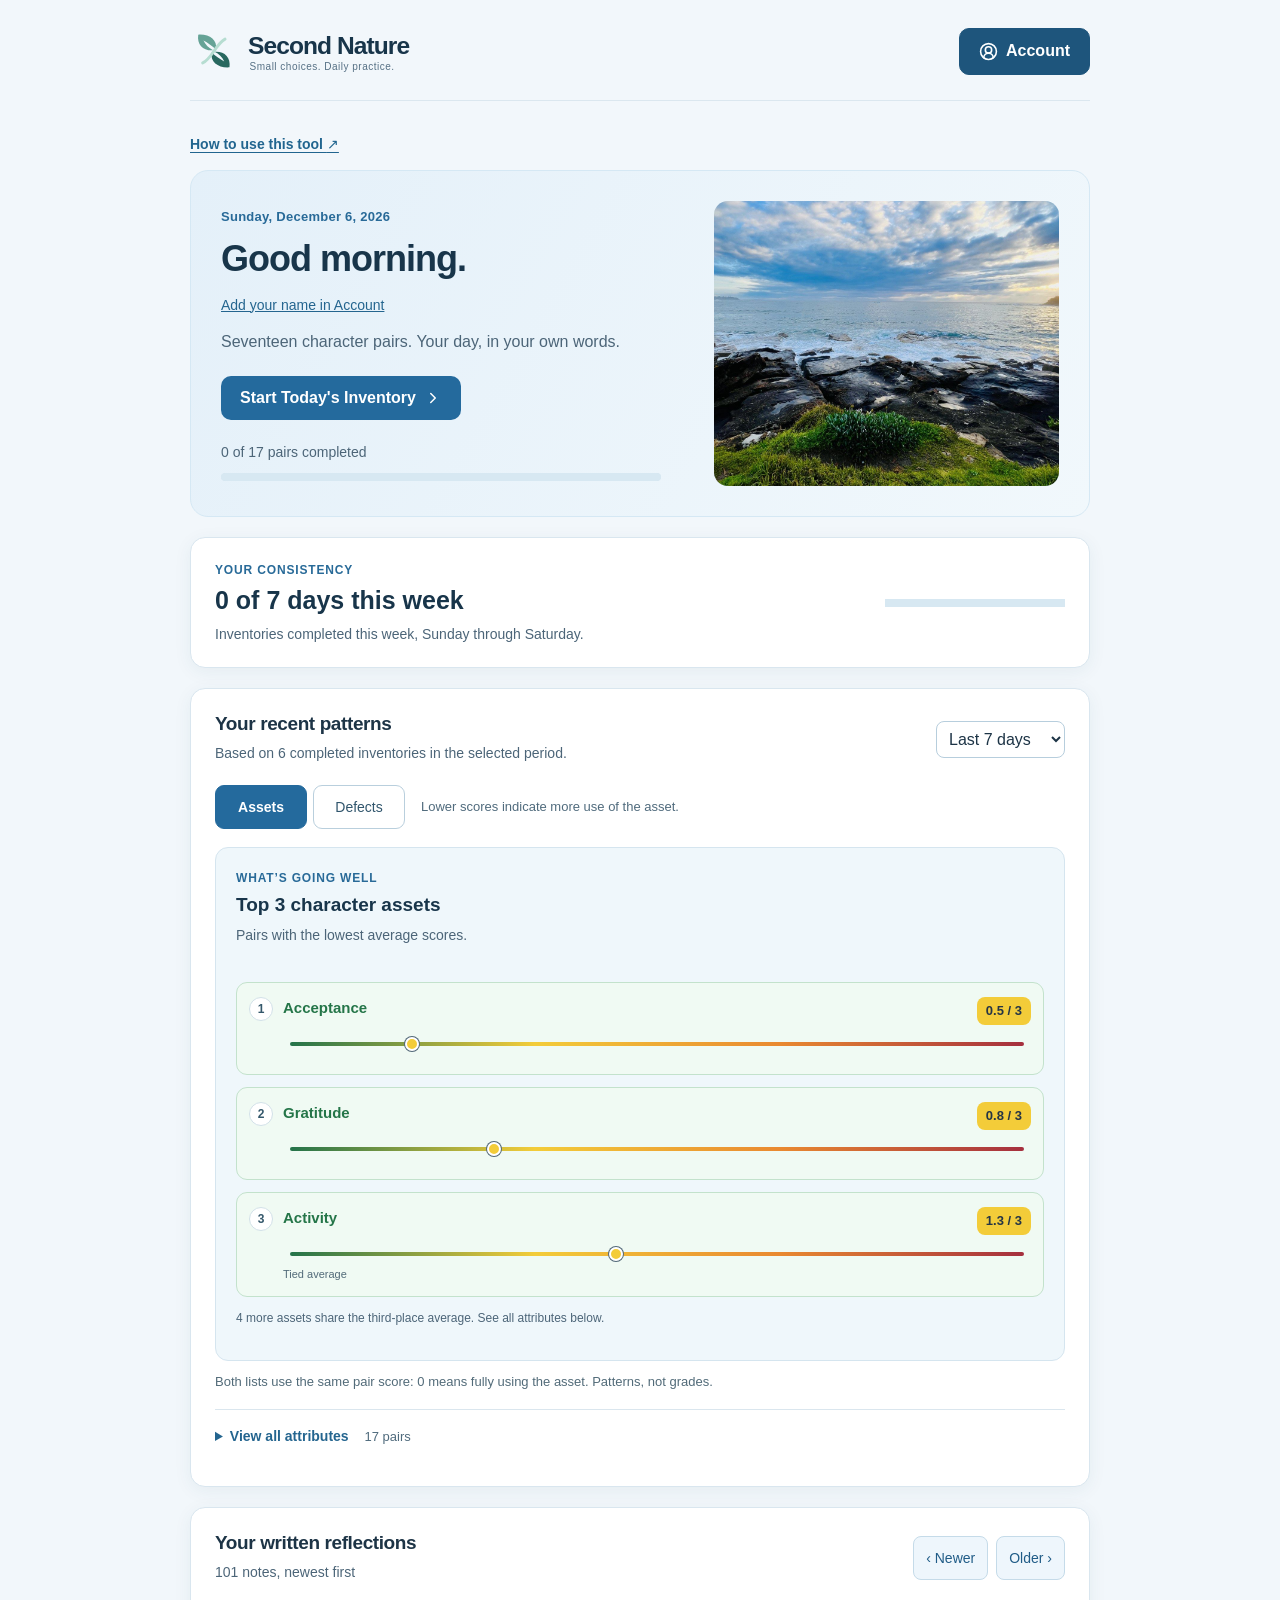
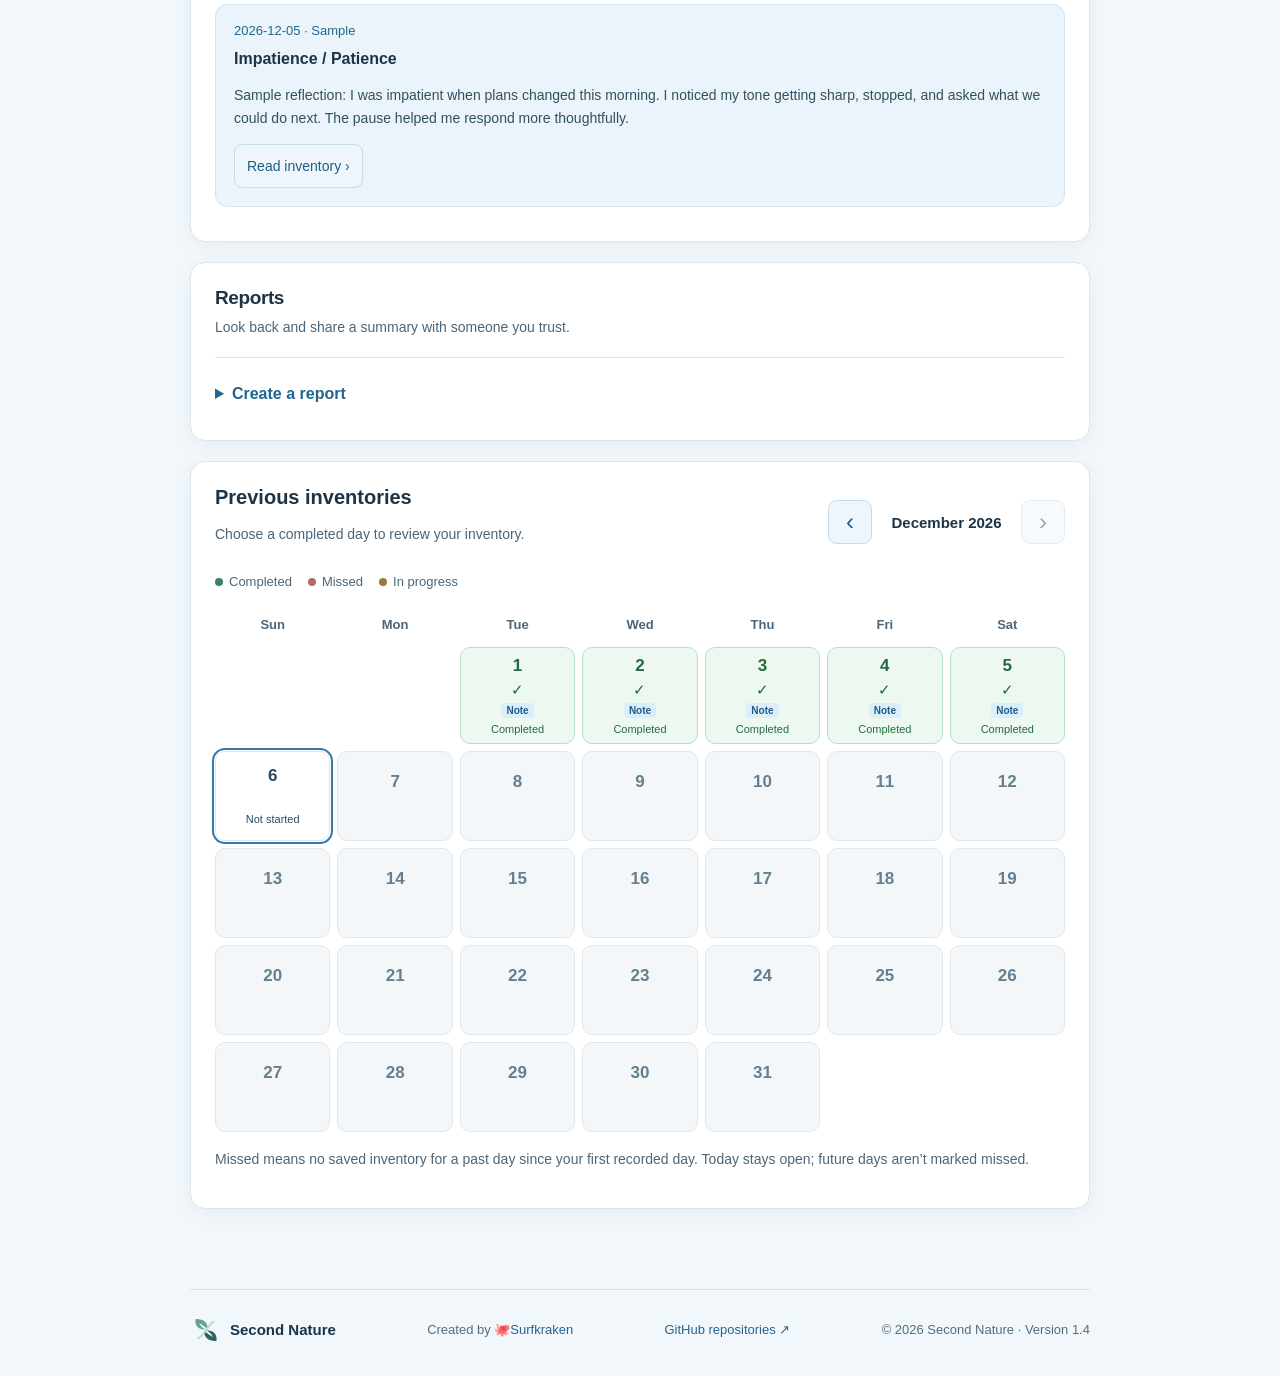
==== commit dce67ce8: "Publish Second Nature beta version 1.4 navigation" ====
--- a/recovery/index.html
+++ b/recovery/index.html
@@ -1,3 +1,3 @@
-<!doctype html><html lang="en"><head><meta charset="UTF-8"><meta name="viewport" content="width=device-width,initial-scale=1,viewport-fit=cover"><meta name="robots" content="noindex,nofollow"><meta name="theme-color" content="#080B0C"><meta name="apple-mobile-web-app-capable" content="yes"><link rel="icon" type="image/svg+xml" href="/recovery/second-nature-mark.svg"><link rel="manifest" href="/recovery/manifest.webmanifest"><link rel="apple-touch-icon" href="/recovery/icon-192.png"><title>Second Nature</title>  <script type="module" crossorigin src="/recovery/assets/index-CHbKyvO6.js"></script>
-  <link rel="stylesheet" crossorigin href="/recovery/assets/index-C0NcrwtG.css">
+<!doctype html><html lang="en"><head><meta charset="UTF-8"><meta name="viewport" content="width=device-width,initial-scale=1,viewport-fit=cover"><meta name="robots" content="noindex,nofollow"><meta name="theme-color" content="#080B0C"><meta name="apple-mobile-web-app-capable" content="yes"><link rel="icon" type="image/svg+xml" href="/recovery/second-nature-mark.svg"><link rel="manifest" href="/recovery/manifest.webmanifest"><link rel="apple-touch-icon" href="/recovery/icon-192.png"><title>Second Nature</title>  <script type="module" crossorigin src="/recovery/assets/index-Bp_GQOgA.js"></script>
+  <link rel="stylesheet" crossorigin href="/recovery/assets/index-2akWJEDv.css">
 </head><body><div id="root"></div></body></html>
--- a/recovery/assets/index-2akWJEDv.css
+++ b/recovery/assets/index-2akWJEDv.css
@@ -0,0 +1 @@
+:root{font-family:Inter,-apple-system,BlinkMacSystemFont,Segoe UI,sans-serif;color:#263b35;background:#f7f9f8;font-synthesis:none}*{box-sizing:border-box}body{margin:0}button,input,textarea,select{font:inherit}button{cursor:pointer}button:disabled{opacity:.4;cursor:not-allowed}.shell{max-width:940px;margin:auto;padding:0 20px}header{display:flex;align-items:center;justify-content:space-between;padding:26px 0 22px;border-bottom:1px solid #e4ebe8}.brand{display:flex;gap:11px;align-items:center}.brand strong{display:block;font-size:17px}.brand small{display:block;color:#80908a;font-size:12px;margin-top:3px}.mark{display:grid;place-items:center;background:#e0eee8;color:#386e5a;border-radius:11px;width:42px;height:42px}.demo{font-size:10px;letter-spacing:1px;background:#f4e9cf;color:#80652d;border-radius:20px;padding:8px 10px;font-weight:700}main{padding:25px 0 60px}.hero{padding:34px;background:#e6f0eb;border-radius:18px;margin-bottom:20px}.eyebrow{font-size:11px;letter-spacing:1.1px;color:#5e8574;font-weight:800}.hero h1{font-size:clamp(27px,5vw,39px);margin:13px 0 9px;letter-spacing:-1px}.hero p{color:#657d71;margin:0 0 25px}.primary,.secondary{display:inline-flex;align-items:center;justify-content:center;gap:8px;padding:13px 19px;border-radius:10px;border:0;font-weight:650}.primary{background:#306b54;color:#fff}.secondary{background:#e9efec;color:#345748}.stats{display:grid;grid-template-columns:1fr 1fr;gap:16px;margin-bottom:20px}.stat{border:1px solid #e2e9e5;border-radius:15px;padding:20px;background:#fff}.stat>small{display:flex;justify-content:space-between;color:#73867d;font-size:11px;letter-spacing:.5px;font-weight:750}.stat>small span{font-weight:400;letter-spacing:0}.stat>div{display:flex;align-items:baseline;justify-content:space-between;margin-top:17px}.stat label{color:#687e73;font-size:13px}.stat strong{font-size:25px;letter-spacing:-1px}.stat em{font-size:13px;font-style:normal;color:#8da097;font-weight:400}.panel{background:#fff;border:1px solid #e2e9e5;border-radius:15px;padding:24px;margin:20px 0}.section-title{display:flex;align-items:center;justify-content:space-between;gap:10px}.section-title h2{font-size:19px;letter-spacing:-.4px;margin:0}.section-title p,.muted{color:#82918a;font-size:13px}.section-title p{margin:7px 0 0}select{border:1px solid #dce6df;border-radius:8px;padding:8px;background:#fff;color:#3c5649}.legend{display:flex;gap:18px;margin:25px 0 15px;font-size:12px;color:#708579}.dot{display:inline-block;width:9px;height:9px;border-radius:50%;margin-right:6px}.defect{background:#bb877e}.asset{background:#6aab8a}.attribute-list{display:grid;grid-template-columns:1fr 1fr;gap:19px 25px}.attribute-label{display:flex;justify-content:space-between;gap:10px;font-size:12px;margin-bottom:7px}.attribute-label small{color:#85988d;white-space:nowrap}.barpair{display:flex;gap:5px}.bar{height:7px;flex:1;background:#edf2ef;border-radius:10px;overflow:hidden}.fill{display:block;height:100%;border-radius:10px}.search{display:flex;align-items:center;gap:9px;padding:11px 13px;border:1px solid #e0e9e4;border-radius:10px;margin:20px 0 8px;color:#82918a}.search input{border:0;outline:0;flex:1;min-width:0}.history-row{display:flex;align-items:center;text-align:left;gap:12px;background:#fff;border:0;border-bottom:1px solid #edf1ef;width:100%;padding:14px 3px;color:#647c6f}.history-row span{flex:1}.history-row strong,.history-row small{display:block}.history-row strong{color:#344e40;font-size:13px}.history-row small{margin-top:5px;color:#86978d;font-size:12px}.wizard{max-width:620px;margin:auto}.back{display:flex;align-items:center;gap:4px;background:transparent;border:0;color:#62806e;margin-bottom:28px;padding:0}.progress-top{display:flex;justify-content:space-between;font-size:11px;letter-spacing:.7px;font-weight:750;color:#7b9083}.track{background:#e5eee9;border-radius:20px;height:7px;margin:11px 0 29px;overflow:hidden}.track div{height:100%;background:#568b6e}.wizard h1{font-size:30px;letter-spacing:-1px}.wizard h1 span{color:#91a89b}.question{border:1px solid #e2e9e5;background:#fff;border-radius:15px;padding:23px;margin:18px 0}.question h2{font-size:17px;margin:0}.question p{color:#6e8377;font-size:14px;line-height:1.5}.question small{display:block;color:#71867b;margin-top:12px}.rating{display:grid;grid-template-columns:repeat(6,1fr);gap:8px;margin-top:20px}.rating button{height:47px;background:#f5f8f6;border:1px solid #e0e8e2;border-radius:9px;font-weight:700;color:#5a7263}.rating .defect-active{background:#f0d9d4;border-color:#b77f74;color:#77463c}.rating .asset-active{background:#d9eee2;border-color:#6eaa88;color:#286b49}.question textarea{width:100%;padding:12px;border:1px solid #dce5df;border-radius:9px;resize:vertical;margin-top:13px;outline-color:#6caa88}.wizard-actions{display:flex;justify-content:space-between;gap:10px;margin-top:25px}.warning{font-size:12px;color:#8b704c;line-height:1.6;margin-top:22px}.summary{max-width:650px;margin:0 auto}.summary h1{margin-bottom:0}.success{color:#568b6e}.summary>.stats{margin-top:25px}.summary-list{margin:25px 0}.summary-list>div{border-bottom:1px solid #e8eeea;padding:12px 0;display:flex;justify-content:space-between;flex-wrap:wrap;gap:8px;font-size:13px}.summary-list p{width:100%;color:#728579;margin:0}footer{display:flex;align-items:center;justify-content:center;gap:8px;padding:20px 0 35px;color:#9baa9f;font-size:11px;text-align:center}@media(max-width:650px){.shell{padding:0 14px}.hero{padding:24px}.stats{gap:10px}.stat{padding:15px}.stat>div{display:block}.stat strong{display:block;margin-top:3px}.attribute-list{grid-template-columns:1fr}.panel,.question{padding:17px}.wizard h1{font-size:26px}.rating{gap:5px}.rating button{height:44px}}fieldset{border:0;margin:0;padding:0}legend{font-size:1.15rem;font-weight:600}button,input,select,textarea{font:inherit}button{min-height:44px;cursor:pointer}button:disabled{opacity:.5;cursor:not-allowed}button:focus-visible,input:focus-visible,textarea:focus-visible,select:focus-visible{outline:3px solid #24669a;outline-offset:3px}input:not([type=checkbox]),textarea{display:block;width:100%;box-sizing:border-box;padding:13px;border:1px solid #bacdcd;border-radius:10px;margin:10px 0}input[type=checkbox]{width:22px;height:22px;vertical-align:middle}progress{width:100%;accent-color:#285e61}pre{white-space:pre-wrap;overflow-wrap:anywhere;background:#f2f6f5;padding:18px;border-radius:12px;font-size:.9rem}.notice{background:#fff4dc;border:1px solid #d8bd7e;border-radius:12px;padding:16px;margin:16px 0;overflow-wrap:anywhere}.actions{display:flex;gap:12px;flex-wrap:wrap;margin:18px 0}.actions button,.panel>button:not(.primary),.notice button{padding:10px 18px;border:1px solid #bccdcc;border-radius:10px;background:#f7faf9;color:#244c50}.login{max-width:680px;margin:32px auto}.login h1{font-size:clamp(2rem,5vw,3.1rem);line-height:1.15;letter-spacing:-.04em}.login-note{display:flex;gap:16px;align-items:center;background:#f2f7f5;padding:12px 20px;border-radius:14px;margin:28px 0}.login-note svg{flex-shrink:0}.danger{background:#8b3434!important;color:#fff!important;margin-top:14px}.summary-list>div{overflow-wrap:anywhere}.summary-list p{width:100%}.attribute-label{gap:15px}.attribute-label small{text-align:right;flex-shrink:0}.share-preview{margin-top:28px;border-top:1px solid #d9e4e2;padding-top:20px}footer{line-height:1.6}textarea{resize:vertical;scroll-margin-bottom:120px}main{min-height:65vh}@media(max-width:480px){.shell{padding:0 16px}.panel,.wizard{padding:22px 16px}.section-title{flex-wrap:wrap}.attribute-label{display:block}.attribute-label small{display:block;text-align:left;margin-top:4px}.rating{gap:5px}.rating button{min-width:0;flex:1;padding:8px}.stats{grid-template-columns:1fr}.wizard-actions{gap:8px}.wizard-actions button{padding:12px}.brand small{font-size:11px}header{gap:8px}.summary-list>div{display:block}.summary-list strong{display:block;margin-top:6px}}.muted,.section-title p,.brand small,.stat>small,.stat label,.attribute-label small,.history-row small,.question small,.question p,.summary-list p,footer{color:#536b60}.eyebrow{color:#426c59}.hero p{color:#4f6e5e}.defect{background:#5282a4}.asset{background:#478064}.rating .defect-active{background:#dbeaf4;border-color:#5282a4;color:#244c68}.attribute{margin:18px 0}.legend{color:#4e6b60}footer{font-size:12px}.wizard h1,.attribute-label span{overflow-wrap:anywhere}.inventory-page{max-width:900px;margin:0 auto}.inventory-intro{max-width:660px;margin:12px 0 28px}.inventory-intro h1{font-size:clamp(28px,5vw,38px);letter-spacing:-1px;margin:12px 0}.inventory-intro p{line-height:1.6}.inventory-status{position:sticky;top:0;z-index:5;padding:16px 20px;background:#f7f9f8f5;-webkit-backdrop-filter:blur(12px);backdrop-filter:blur(12px);border:1px solid #dbe5e0;border-radius:12px;margin-bottom:24px}.inventory-status>div{display:flex;justify-content:space-between;gap:12px;font-size:13px;font-weight:600}.inventory-status progress{display:block;height:8px;margin-top:12px}.jump-button{border:0;background:transparent;color:#315f72;text-decoration:underline;font-size:12px;padding:6px 0;min-height:32px}.pair-card{background:#fff;border:1px solid #dce6e1;border-radius:16px;padding:22px;margin-bottom:20px;scroll-margin-top:160px}.pair-heading{display:flex;align-items:center;gap:12px;margin-bottom:18px}.pair-heading h2{font-size:18px;line-height:1.35;margin:0;flex:1}.pair-heading h2 span{color:#78958a}.pair-number{font-size:12px;color:#49685a;background:#edf3ef;padding:9px;border-radius:8px}.pair-state{font-size:11px;color:#536b60}.pair-questions{display:grid;grid-template-columns:1fr 1fr;gap:16px}.pair-questions .question{margin:0;padding:20px;border-radius:12px;min-width:0}.question h3{font-size:16px;line-height:1.45;margin:0 0 12px;overflow-wrap:anywhere}.defect-question{background:#f5f9fc;border-color:#d4e1eb}.asset-question{background:#f4f9f5;border-color:#d4e3d9}.pair-questions .question p{font-size:13px;min-height:40px;margin:0 0 14px}.pair-questions .rating{margin-top:12px;gap:5px}.pair-questions .rating button{min-width:0;padding:0}.pair-questions small{min-height:32px;font-size:12px;line-height:1.4}.pair-reflection{margin-top:16px}.pair-reflection summary{cursor:pointer;min-height:44px;align-content:center;color:#345b49;font-size:13px}.pair-reflection summary span{color:#586f63;font-size:12px;margin-left:8px}.pair-reflection label{display:block;margin-top:12px;font-size:13px}.inventory-finish{position:sticky;bottom:0;z-index:5;background:#f7f9f8f5;-webkit-backdrop-filter:blur(12px);backdrop-filter:blur(12px);border-top:1px solid #d6e2da;padding:16px 0 max(16px,env(safe-area-inset-bottom));display:flex;align-items:center;justify-content:space-between;gap:16px}.inventory-finish p{font-size:13px;color:#4b6759}.inventory-finish button{flex-shrink:0}@media(max-width:650px){.pair-questions{grid-template-columns:1fr;gap:12px}.pair-card{padding:16px;margin-bottom:16px}.pair-heading{gap:9px;align-items:flex-start}.pair-heading h2{font-size:16px}.pair-state{display:none}.pair-questions .question{padding:16px}.pair-questions .question p{min-height:0}.pair-questions small{min-height:17px}.inventory-status{padding:12px 14px}.inventory-finish{align-items:stretch;flex-direction:column;gap:8px}.inventory-finish p{margin:0}.inventory-finish button{width:100%}.inventory-intro p{font-size:14px}}.rating{grid-template-columns:repeat(4,minmax(0,1fr))}.defect-definition{margin:-4px 0 18px;color:#4f685b;font-size:13px;line-height:1.55;max-width:720px}.score-key{font-size:13px;color:#375f4c}.compact-insights{display:grid;grid-template-columns:1fr 1fr;column-gap:28px}.compact-insights .attribute{margin:0;padding:10px 0;border-bottom:1px solid #edf1ef}.compact-insights .attribute-label{font-size:12px;margin-bottom:5px}.compact-insights .barpair{gap:4px}.compact-insights .bar{height:4px}.compact-insights .attribute-label small{font-size:11px}.compact-insights .attribute-label span{line-height:1.3}@media(max-width:650px){.compact-insights{grid-template-columns:1fr}.compact-insights .attribute-label{display:flex;align-items:center;gap:12px}.compact-insights .attribute-label small{margin:0;white-space:nowrap}.compact-insights .attribute{padding:8px 0}.compact-insights .attribute-label span{max-width:72%}}.insight-cards{display:grid;grid-template-columns:repeat(2,minmax(0,1fr));gap:14px;margin-top:18px}.insight-card{border:1px solid #dfe5e1;border-radius:14px;background:#fff;overflow:hidden;min-width:0}.insight-row{padding:15px 18px}.insight-row+.insight-row{border-top:1px solid #e4eae6}.insight-defect{--insight-color:#b34545;--insight-track:#e9bcbc;background:snow}.insight-asset{--insight-color:#287247;--insight-track:#b5d7c2;background:#f8fcf9}.insight-label{display:flex;align-items:center;justify-content:space-between;gap:12px}.insight-kind{font-size:10px;letter-spacing:.06em;text-transform:uppercase;color:var(--insight-color);font-weight:600}.insight-label h3{font-size:14px;line-height:1.35;color:var(--insight-color);margin:3px 0 0;overflow-wrap:anywhere}.insight-value{white-space:nowrap;font-size:12px;font-variant-numeric:tabular-nums;color:var(--insight-color);font-weight:600}.insight-continuum{padding:0 6px;margin-top:14px}.continuum-line{position:relative;height:3px;background:var(--insight-track);border-radius:3px}.continuum-tick{position:absolute;top:-2px;width:1px;height:7px;background:var(--insight-color);opacity:.6;transform:translate(-50%)}.continuum-dot{position:absolute;top:50%;width:12px;height:12px;border:2px solid white;border-radius:50%;background:var(--insight-color);box-shadow:0 0 0 1px var(--insight-color);transform:translate(-50%,-50%)}.continuum-labels{display:flex;justify-content:space-between;margin-top:7px;color:#58675f;font-size:10px;font-variant-numeric:tabular-nums}@media(max-width:600px){.insight-cards{grid-template-columns:1fr;gap:12px}.insight-row{padding:13px 16px}.insight-label h3{font-size:14px}}.profile-form{padding:20px;background:#f6faf7;border:1px solid #dce7df;border-radius:14px;margin:24px 0}.profile-form h2{margin-top:0}.profile-fields{display:grid;grid-template-columns:1fr 1fr;gap:16px}.profile-fields label{font-size:14px}.profile-prompt{border:0;background:transparent;color:#285e46;text-decoration:underline;padding:0 0 12px;font-size:13px}.profile-form p{font-size:14px;line-height:1.5}@media(max-width:600px){.profile-fields{grid-template-columns:1fr;gap:0}}.second-nature-brand{max-width:calc(100% - 90px)}.second-nature-brand img{width:320px;max-width:100%;height:auto;display:block}header{padding-top:22px;padding-bottom:20px}.hero{background:linear-gradient(115deg,#edf3ef,#e4f0ed)}.hero h1,.inventory-intro h1{color:#16313e}.primary{background:#28685f}.primary:hover{background:#1f544e}@media(max-width:480px){.second-nature-brand img{width:260px}header{padding-top:16px;padding-bottom:16px}.second-nature-brand{max-width:calc(100% - 82px)}}.consistency-card{display:flex;justify-content:space-between;align-items:center;gap:20px;background:#fff;border:1px solid #dfe8e2;border-radius:15px;padding:22px 24px;margin:20px 0}.consistency-card h2{margin:8px 0;font-size:25px;color:#16313e}.consistency-card p{font-size:13px;color:#536b60;margin:0;line-height:1.5}.week-days{display:flex;gap:6px}.week-days span{display:grid;place-items:center;width:28px;height:28px;border-radius:50%;background:#f2f5f3;color:#7c8d84;font-size:11px}.week-days .elapsed-day{background:#e1eee7;color:#285e46}.pattern-overview{display:grid;grid-template-columns:1fr 1fr;gap:18px;margin-top:24px}.strengths-panel,.focus-panel{padding:20px;border:1px solid #dce7e0;border-radius:13px;min-width:0}.strengths-panel{background:#f6faf7}.pattern-overview h3{font-size:19px;color:#193d39;margin:8px 0 18px}.pattern-overview p{font-size:13px;color:#536b60;line-height:1.5}.strength-names>div{display:flex;align-items:center;justify-content:space-between;gap:12px;padding:14px 0;border-bottom:1px solid #dce8df;color:#286b49}.strength-names span{font-size:17px;font-weight:600}.strength-names strong{font-size:13px;white-space:nowrap}.focus-item{border-radius:10px;padding:14px;margin-top:12px}.focus-caption{font-size:10px;text-transform:uppercase;letter-spacing:.05em;color:var(--insight-color);font-weight:600}.focus-name{display:flex;justify-content:space-between;gap:14px;margin:6px 0;color:var(--insight-color);font-size:14px}.focus-name>span{white-space:nowrap;font-size:12px}.focus-item p{font-size:12px;margin:6px 0 12px}.focus-scale{height:3px;background:var(--insight-track);position:relative;margin:4px 6px 8px}.pattern-note{font-size:11px!important;margin-bottom:0}.all-attributes{margin-top:20px;border-top:1px solid #e0e8e2}.all-attributes>summary{min-height:52px;align-content:center;cursor:pointer;font-weight:600;color:#285e51;font-size:14px}.all-attributes>summary span{font-size:12px;color:#5c7065;font-weight:400;margin-left:12px}@media(max-width:650px){.consistency-card{padding:18px;align-items:flex-start;flex-direction:column;gap:14px}.pattern-overview{grid-template-columns:1fr;gap:14px}.strengths-panel,.focus-panel{padding:17px}.section-title select{min-height:44px}.all-attributes>summary span{display:block;margin:4px 0 0 16px}}.consistency-progress{max-width:180px;flex-shrink:0;height:8px}@media(max-width:650px){.consistency-progress{max-width:none}}.calendar-heading{display:flex;align-items:center;justify-content:space-between;gap:20px;flex-wrap:wrap}.calendar-heading h2{margin:0;font-size:20px}.calendar-heading p,.calendar-help{font-size:12px;color:#536b60;line-height:1.5}.calendar-nav{display:flex;align-items:center;gap:12px}.calendar-nav h3{font-size:15px;min-width:125px;text-align:center}.calendar-nav button{border:1px solid #dce5df;background:#fff;border-radius:9px;width:44px;font-size:24px;color:#285e51}.calendar-legend{display:flex;flex-wrap:wrap;gap:16px;margin:15px 0 20px;font-size:11px;color:#526b5e}.calendar-key:before{content:"";display:inline-block;width:8px;height:8px;border-radius:50%;margin-right:6px}.complete-key:before{background:#3d8060}.missed-key:before{background:#b56b62}.progress-key:before{background:#9a7c38}.inventory-calendar{display:grid;grid-template-columns:repeat(7,minmax(0,1fr));gap:7px}.calendar-weekday{text-align:center;font-size:11px;font-weight:600;color:#52695d;padding:8px 0}.calendar-day{display:flex;flex-direction:column;align-items:center;justify-content:center;gap:5px;min-height:90px;border:1px solid #e0e7e2;border-radius:10px;background:#fff;color:#344e41;padding:8px 3px}.calendar-day:disabled{opacity:1;cursor:default}.calendar-day-number{font-size:16px;font-weight:600}.calendar-day-status{font-size:10px}.calendar-day-symbol{font-size:15px;height:17px;line-height:17px}.calendar-completed{background:#edf7ef;border-color:#bcdbca;color:#23613e}.calendar-missed{background:#fcf1ef;border-color:#efd6d1;color:#9c5149}.calendar-in-progress{background:#fff8e8;border-color:#e9d5a5;color:#846824}.calendar-future,.calendar-no-record{background:#f6f8f7;color:#8a9890}.calendar-today{outline:2px solid #285e61;outline-offset:1px}.calendar-help{margin-top:16px}.calendar-search{margin-top:18px;border-top:1px solid #e2e8e4;padding-top:12px}.calendar-search>summary{font-size:13px;color:#285e51;cursor:pointer;min-height:44px;align-content:center}.inventory-dialog{border:1px solid #d8e4dc;border-radius:18px;padding:24px;width:min(620px,calc(100% - 24px));max-height:85dvh;overflow:auto;color:#263b35;box-shadow:0 24px 100px #12362b40}.inventory-dialog::backdrop{background:#17372d80}.dialog-heading{display:flex;justify-content:space-between;align-items:flex-start;gap:16px}.dialog-heading h2{margin:8px 0}.dialog-heading button{border:0;background:#eef4f0;border-radius:50%;width:44px;font-size:24px;color:#315c48}.inventory-dialog>p{font-size:13px;line-height:1.5}.dialog-responses section{border-top:1px solid #e2e9e4;padding:14px 0}.dialog-responses section>div{display:flex;justify-content:space-between;gap:15px;font-size:13px;margin:5px 0}.dialog-responses section>div:first-child{color:#a44848}.dialog-responses section>div:nth-child(2){color:#286b49}.dialog-responses strong{white-space:nowrap}.dialog-responses p{white-space:pre-wrap;overflow-wrap:anywhere;font-size:13px;line-height:1.5}.inventory-dialog>.primary{margin-top:15px}@media(max-width:600px){.inventory-calendar{gap:4px}.calendar-day{min-height:72px;border-radius:7px}.calendar-day-number{font-size:14px}.calendar-day-status{font-size:8px;letter-spacing:-.2px}.calendar-day-symbol{font-size:13px;height:14px}.calendar-heading{gap:8px}.calendar-nav{width:100%;justify-content:space-between}.calendar-legend{gap:12px}.inventory-dialog{padding:18px}}:root{color-scheme:dark;background:#080b0c;color:#e3ede8}body{background:#080b0c}header{border-color:#273431}.panel,.stat,.consistency-card,.pair-card,.insight-card,.inventory-dialog{background:#111819;border-color:#2a3935;color:#e3ede8}.hero{background:linear-gradient(125deg,#132523,#10191c);border:1px solid #304b43}.hero h1,.inventory-intro h1,.consistency-card h2,.pattern-overview h3,.history-row strong{color:#edf6f2}.hero p,.muted,.section-title p,.stat>small,.stat label,.attribute-label small,.history-row small,.question small,.question p,.summary-list p,footer,.calendar-help,.calendar-heading p,.pattern-overview p,.consistency-card p,.defect-definition,.inventory-intro p,.inventory-finish p,.calendar-legend,.calendar-weekday{color:#a7bdb3}.eyebrow,.score-key{color:#8ec8b4}.primary{background:#82c5ae;color:#10271f}.primary:hover{background:#a0d9c3}.secondary,.actions button,.panel>button:not(.primary),.notice button,.calendar-nav button,.dialog-heading button{background:#1d302c;color:#cce6db;border-color:#365047}input:not([type=checkbox]),textarea,select{background:#0c1314;color:#e5f1eb;border-color:#3b5149}input::placeholder,textarea::placeholder{color:#8ea398}.profile-form,.strengths-panel{background:#13231d;border-color:#304a3d}.profile-form p,.profile-prompt{color:#add5c3}.focus-panel{background:#141c1d;border-color:#31433b}.insight-defect,.defect-question{--insight-color:#f19b9b;--insight-track:#673d42;background:#271b20;border-color:#563c44}.insight-asset,.asset-question{--insight-color:#97d7ac;--insight-track:#365f48;background:#17271e;border-color:#36533e}.question h3{color:#edf4ef}.rating button{background:#111a1a;color:#bbcec3;border-color:#3a4c45}.rating .defect-active{background:#75414b;color:#ffe7ea;border-color:#ec99aa}.rating .asset-active{background:#2e6045;color:#dfffea;border-color:#8cd5a5}.continuum-dot{border-color:#17211e}.continuum-labels,.insight-kind,.insight-value{color:var(--insight-color)}.strength-names>div{color:#a6ddbb;border-color:#314a3b}.pair-number,.dialog-heading button{background:#253d32;color:#b7dac9}.pair-state,.pair-reflection summary,.pair-reflection summary span,.legend,.all-attributes>summary,.all-attributes>summary span,.calendar-search>summary{color:#a7cbbb}.pair-reflection small{color:#9cb3a6}.inventory-status,.inventory-finish{background:#0e1816f5;border-color:#31443b;color:#d8e8df}.jump-button,.back{color:#a4d4c3}.all-attributes,.calendar-search,.dialog-responses section,.summary-list>div{border-color:#2a3a32}.calendar-day{background:#141e1c;border-color:#2c3c34;color:#dcebe1}.calendar-completed{background:#173326;border-color:#315a41;color:#a1dfb6}.calendar-missed{background:#322025;border-color:#634047;color:#e9a5ad}.calendar-in-progress{background:#302b1b;border-color:#625631;color:#e4d197}.calendar-future,.calendar-no-record{background:#101615;border-color:#222e28;color:#647a6c}.calendar-today{outline-color:#91cfb6}.history-row{background:#111819;border-color:#2b3931;color:#b0cbbb}.notice{background:#302b19;color:#e5d8b0;border-color:#6c5e32}.dialog-responses section>div:first-child{color:#f0a5a5}.dialog-responses section>div:nth-child(2){color:#a0d9b1}.inventory-dialog::backdrop{background:#000b}.calendar-note-badge{border-radius:4px;padding:2px 5px;background:#35534b;color:#d4f1e7;font-size:9px;font-weight:600}.reflection-previews{display:grid;grid-template-columns:repeat(3,minmax(0,1fr));gap:14px;margin-top:20px}.reflection-preview{display:block;text-align:left;background:#182522;border:1px solid #365148;border-radius:12px;padding:18px;color:#e3ede8;min-width:0}.reflection-date{font-size:11px;color:#a4c6b8;display:block;margin-bottom:10px}.reflection-preview strong{font-size:14px;line-height:1.4;display:block}.reflection-preview p{font-size:13px;line-height:1.65;color:#b9cdc3;display:-webkit-box;-webkit-line-clamp:4;-webkit-box-orient:vertical;overflow:hidden;white-space:pre-wrap}.reflection-open{font-size:12px;color:#9fd8c0}.saved-reflection{background:#1d302a;border-left:3px solid #85c1a6;border-radius:6px;padding:12px 15px;margin-top:12px}.saved-reflection>span{font-size:10px;text-transform:uppercase;letter-spacing:.06em;color:#a6d6bf}.saved-reflection p{margin-bottom:0;color:#deeee4;white-space:pre-wrap}.summary-list p{background:#1b2c25;padding:12px;border-left:3px solid #79b79a;border-radius:6px}@media(max-width:650px){.reflection-previews{grid-template-columns:1fr}.reflection-preview p{-webkit-line-clamp:3}}:root{color:#f0f5f2;background:#080b0c}.panel,.stat,.consistency-card,.pair-card,.inventory-dialog{background:#182122;border-color:#465650}.hero{background:linear-gradient(115deg,#1c322e,#19272c);border-color:#49675c}.hero h1,.inventory-intro h1,.consistency-card h2,.pattern-overview h3,.question h3{color:#f7faf8}.hero p,.muted,.section-title p,.stat>small,.stat label,.attribute-label small,.history-row small,.question small,.question p,.summary-list p,footer,.calendar-help,.calendar-heading p,.pattern-overview p,.consistency-card p,.defect-definition,.inventory-intro p,.inventory-finish p,.calendar-legend,.calendar-weekday{color:#c7d5ce}.section-title p,.muted,.calendar-heading p,.calendar-help,.consistency-card p,.pattern-overview p,.question p,.question small,.defect-definition{font-size:14px;line-height:1.6}.eyebrow{color:#b1e1cd;font-size:12px;letter-spacing:.07em}.insight-defect,.defect-question{--insight-color:#ffb5ba;--insight-track:#b77680;background:#302229;border-color:#78535e}.insight-asset,.asset-question{--insight-color:#b3efc5;--insight-track:#75ac88;background:#1d3227;border-color:#4e795d}.insight-label h3{font-size:16px;color:var(--insight-color);font-weight:650}.insight-kind{font-size:12px;letter-spacing:.04em;color:var(--insight-color)}.insight-value{font-size:14px;color:var(--insight-color)}.insight-row{padding:18px 20px}.insight-row+.insight-row{border-color:#536158}.insight-card{border-color:#4a5b51}.continuum-labels{font-size:12px;color:#e2eae4}.continuum-line,.focus-scale{height:4px}.continuum-tick{opacity:1}.continuum-dot{width:14px;height:14px}.strengths-panel{background:#20332a;border-color:#4e6e5b}.focus-panel{background:#1d2829;border-color:#4e6158}.strength-names>div{color:#c0f3cf;border-color:#52715d}.strength-names strong{font-size:15px}.strength-names span{font-size:18px}.focus-caption{font-size:12px;color:var(--insight-color)}.focus-name{font-size:16px}.focus-name>span{font-size:14px}.focus-item p,.pattern-note{font-size:13px!important;color:#d0ddd5}.all-attributes>summary,.calendar-search>summary,.pair-reflection summary,.jump-button,.back,.profile-prompt{font-size:14px;color:#b8ead3}.all-attributes>summary span,.pair-reflection summary span{font-size:13px;color:#c5d7cd}.inventory-status,.inventory-finish{background:#15221ff7;border-color:#50645a;color:#e8f3ec}.inventory-status>div{font-size:14px}.pair-state{color:#c6d9ce;font-size:12px}.pair-number{background:#334d40;color:#e0f4e8;font-size:13px}.rating button{background:#182621;color:#f1f7f3;border-color:#657a6d;font-size:17px}.rating .defect-active{background:#a15365;color:#fff;border-color:#ffc0cd}.rating .asset-active{background:#3e7955;color:#fff;border-color:#c0f6cf}.calendar-completed{background:#224331;border-color:#5b9270;color:#caf5d8}.calendar-missed{background:#452c34;border-color:#a46f7a;color:#ffc3cc}.calendar-in-progress{background:#423a24;border-color:#a28d52;color:#ffe7a1}.calendar-future,.calendar-no-record{background:#131b18;border-color:#37463d;color:#a0b2a6}.calendar-day-status{font-size:11px}.calendar-day-number{font-size:17px}.calendar-weekday{font-size:13px}.calendar-note-badge{background:#436e5e;color:#f2fff9;font-size:10px}.calendar-legend{font-size:13px}.reflection-preview{background:#20322d;border-color:#5a7a6c}.reflection-preview strong{font-size:16px}.reflection-preview p{color:#e0eae4;font-size:14px}.reflection-date,.reflection-open{font-size:13px;color:#b4e8cf}.saved-reflection{background:#294138;border-left-color:#b4e4cb}.saved-reflection>span{font-size:12px;color:#c1efd7}.saved-reflection p{font-size:14px;color:#f0f7f3}.profile-form{background:#203029;border-color:#526b5c}.profile-form p{color:#d0e0d6}input:not([type=checkbox]),textarea,select{background:#101a16;border-color:#63796b;color:#f2f7f4}input::placeholder,textarea::placeholder{color:#b8c9be}.calendar-nav button,.secondary,.actions button{background:#304a40;color:#edf8f1;border-color:#627f6f}.dialog-responses section>div{font-size:14px}.dialog-responses section>div:first-child{color:#ffb7be}.dialog-responses section>div:nth-child(2){color:#b6edc6}.summary-list{font-size:14px}.summary-list p{color:#eff8f1}.calendar-help{line-height:1.6}.consistency-progress::-webkit-progress-bar{background:#42564b;border-radius:8px}.consistency-progress::-webkit-progress-value{background:#b0e3c8;border-radius:8px}@media(max-width:600px){.insight-label h3{font-size:16px}.insight-row{padding:16px}.calendar-day-status{font-size:9px}.calendar-day-number{font-size:16px}.focus-name{font-size:15px}.reflection-preview p,.question p{font-size:14px}.calendar-day{min-height:83px}}.hero .today-progress{margin-top:22px;max-width:440px}.hero .today-progress p{margin:0 0 10px;font-size:14px;color:#d4e6da;line-height:1.5}.today-progress-bar{display:block;width:100%;height:8px;appearance:none;-webkit-appearance:none;border:0;border-radius:20px;overflow:hidden;background:#40594f;color:#9bd8bd}.today-progress-bar::-webkit-progress-bar{background:#40594f;border-radius:20px}.today-progress-bar::-webkit-progress-value{background:#9bd8bd;border-radius:20px}.today-progress-bar::-moz-progress-bar{background:#9bd8bd;border-radius:20px}.today-date{letter-spacing:.02em;text-transform:none;font-size:13px}.ranking-controls{display:flex;align-items:center;gap:6px;flex-wrap:wrap;margin-top:20px}.ranking-controls button{min-width:92px;background:#111b17;border:1px solid #4a6255;color:#d4e7db;border-radius:9px;padding:10px 18px;font-size:14px}.ranking-controls button[aria-pressed=true]{background:#a8dcc1;border-color:#a8dcc1;color:#122b1c;font-weight:650}.ranking-controls p{font-size:13px;color:#c4d7cb;margin:0 0 0 10px}.ranked-overview{margin-top:18px;align-items:stretch}.ranked-overview h3{margin-bottom:8px}.ranking-explainer{min-height:42px;margin:0 0 16px}.ranked-list{list-style:none;margin:0;padding:0;display:flex;flex-direction:column;gap:12px}.ranked-item{display:flex;align-items:flex-start;gap:10px;border:1px solid #4b6154;border-radius:11px;padding:14px 12px;min-height:93px}.rank-position{display:grid;place-items:center;flex-shrink:0;width:24px;height:24px;border-radius:50%;background:#ffffff12;color:#e0eee4;font-size:12px;font-weight:650}.rank-content{flex:1;min-width:0}.rank-title{display:flex;justify-content:space-between;align-items:flex-start;gap:12px;color:var(--insight-color);line-height:1.4}.rank-title strong{font-size:15px;overflow-wrap:anywhere}.rank-title>span{font-size:13px;white-space:nowrap;font-variant-numeric:tabular-nums}.rank-scale{position:relative;height:4px;background:var(--insight-track);margin:17px 7px 8px;border-radius:4px}.ranked-item small{font-size:11px;color:#c7d9ce}.ranking-tie-note{font-size:12px!important;line-height:1.5}.ranked-overview .strengths-panel,.ranked-overview .focus-panel{padding:20px;background:#1d2a25;border-color:#4e6c5a}.ranked-overview .focus-panel{background:#1c2728}@media(max-width:650px){.ranking-controls p{width:100%;margin:8px 0 0}.ranked-overview .strengths-panel,.ranked-overview .focus-panel{padding:16px}.ranked-item{min-height:88px}.ranking-explainer{min-height:0}.rank-title strong{font-size:15px}}.photo-hero{display:grid;grid-template-columns:minmax(0,1.35fr) minmax(0,1fr);gap:28px;padding:30px;overflow:hidden;align-items:stretch}.hero-content{min-width:0;align-self:center;padding:3px 0}.photo-hero .hero-content h1{font-size:clamp(27px,3.5vw,36px)}.hero-photo{position:relative;margin:0;min-height:285px;border-radius:14px;overflow:hidden;background:#192c24}.hero-photo img{position:absolute;width:100%;height:100%;object-fit:cover;object-position:50% 55%;inset:0}.hero-photo:after{content:"";position:absolute;inset:60% 0 0;background:linear-gradient(transparent,#0009);pointer-events:none}.hero-photo figcaption{position:absolute;bottom:10px;right:10px;left:10px;z-index:1;text-align:right}.hero-photo figcaption a{color:#f6faf7;font-size:9px;text-decoration:none;text-shadow:0 1px 3px black}.ranking-positive{--insight-color:#b3efc5;--insight-track:#75ac88;background:#1d3227;border-color:#4e795d}.ranking-focus{--insight-color:#ffb5ba;--insight-track:#b77680;background:#302229;border-color:#78535e}.site-footer{display:flex;flex-wrap:wrap;justify-content:space-between;align-items:center;gap:12px 20px;border-top:1px solid #3b5045;padding:24px 0 30px;font-size:13px;color:#c7d9cf}.site-footer a{color:#bce5d1;text-decoration:none}.site-footer a:hover{text-decoration:underline}.footer-brand{font-weight:650;color:#edf8f1;font-size:15px}@media(max-width:650px){.photo-hero{grid-template-columns:1fr;padding:24px;gap:24px}.hero-photo{min-height:160px;max-height:190px}.hero-photo img{object-position:50% 58%}.site-footer{justify-content:center;text-align:center}.site-footer .footer-brand{width:100%}}.single-ranking{grid-template-columns:minmax(0,1fr)}.reflection-controls{display:flex;gap:8px}.reflection-controls button,.reflection-history .reflection-open{background:#243b32;color:#c9efdc;border:1px solid #55786a;border-radius:8px;padding:8px 12px;font-size:14px;min-height:44px}.reflection-previews.reflection-history{display:grid;grid-auto-flow:column;grid-auto-columns:100%;grid-template-columns:none;overflow-x:auto;scroll-snap-type:x mandatory;padding-bottom:10px}.reflection-history .reflection-preview{scroll-snap-align:start}.reflection-history .reflection-preview p{display:block;overflow:visible;overflow-wrap:anywhere}.reflection-mobile-hint{display:none}@media(max-width:650px){.reflection-controls{display:none}.reflection-mobile-hint{display:block;color:#c7d5ce;font-size:13px}.reflection-previews.reflection-history{grid-auto-flow:row;grid-template-columns:minmax(0,1fr);overflow-y:auto;overflow-x:hidden;max-height:65dvh;scroll-snap-type:none;padding-right:6px}}.footer-brand{display:inline-flex;align-items:center;gap:8px}.footer-brand img{display:block;flex:none}@media(max-width:650px){.site-footer .footer-brand{justify-content:center}}:root{color-scheme:light;background:#f2f7fb;color:#1d3446}body{background:#f2f7fb;color:#1d3446}header{border-color:#dbe7ef}.panel,.stat,.consistency-card,.pair-card,.insight-card,.inventory-dialog{background:#fff;border-color:#d9e6ef;color:#1d3446;box-shadow:0 4px 18px #244a6610}.hero{background:linear-gradient(120deg,#eaf4fb,#f7fbfe);border-color:#d5e8f4}.hero h1,.inventory-intro h1,.consistency-card h2,.pattern-overview h3,.question h3,.history-row strong{color:#18354a}.hero p,.hero .today-progress p,.muted,.section-title p,.stat>small,.stat label,.attribute-label small,.history-row small,.question small,.question p,.summary-list p,footer,.calendar-help,.calendar-heading p,.pattern-overview p,.consistency-card p,.defect-definition,.inventory-intro p,.inventory-finish p,.calendar-legend,.calendar-weekday,.reflection-mobile-hint{color:#4c6578}.eyebrow,.score-key{color:#286a98}.primary{background:#246a9d;color:#fff}.primary:hover{background:#19547f}.secondary,.actions button,.panel>button:not(.primary),.notice button,.calendar-nav button,.dialog-heading button,.reflection-controls button,.reflection-history .reflection-open{background:#eef6fc;color:#205c87;border-color:#c5dbe9}input:not([type=checkbox]),textarea,select{background:#fff;color:#1d3446;border-color:#b7cedd}input::placeholder,textarea::placeholder{color:#617b8d}.profile-form,.login-note{background:#f1f7fb;border-color:#d5e5ef}.profile-form p{color:#4c6578}.profile-prompt,.all-attributes>summary,.calendar-search>summary,.pair-reflection summary,.jump-button,.back,.reflection-date,.reflection-open{color:#24658f}.all-attributes>summary span,.pair-reflection summary span,.pair-state,.legend{color:#506b7d}.insight-defect,.defect-question,.ranking-focus{--insight-color:#a33b48;--insight-track:#dda7ae;background:#fff6f6;border-color:#ebcbd0}.insight-asset,.asset-question,.ranking-positive{--insight-color:#247548;--insight-track:#9ac8ad;background:#f3fbf5;border-color:#c5e4cf}.insight-row+.insight-row{border-color:#dce8e1}.insight-kind,.insight-value,.insight-label h3{color:var(--insight-color)}.continuum-dot{border-color:#fff}.continuum-labels{color:#506679}.strengths-panel,.focus-panel,.ranked-overview .strengths-panel,.ranked-overview .focus-panel{background:#f7fbfe;border-color:#d5e5ef}.ranked-item.ranking-positive{background:#f0faf3;border-color:#c3e2cc}.ranked-item.ranking-focus{background:#fff3f3;border-color:#edcbd0}.rank-position{background:#fff;color:#34586b;border:1px solid #d2e1e8}.ranked-item small,.focus-item p,.pattern-note{color:#526b79!important}.ranking-controls button{background:#fff;border-color:#b9cfdd;color:#31566d}.ranking-controls button[aria-pressed=true]{background:#246a9d;border-color:#246a9d;color:#fff}.ranking-controls p{color:#506b7d}.pair-number,.dialog-heading button{background:#e9f3fa;color:#285e82}.pair-heading h2 span{color:#718d9e}.inventory-status,.inventory-finish{background:#f4f9fdf5;border-color:#d1e2ee;color:#263f50}.rating button{background:#fff;color:#36566a;border-color:#b9ceda}.rating .defect-active{background:#a9414d;color:#fff;border-color:#a9414d}.rating .asset-active{background:#26764b;color:#fff;border-color:#26764b}.all-attributes,.calendar-search,.dialog-responses section,.summary-list>div{border-color:#dae6ee}.calendar-day{background:#fff;border-color:#dbe7ef;color:#2b4a5e}.calendar-completed{background:#edf8f0;border-color:#b8dfc3;color:#236b3f}.calendar-missed{background:#fff1f1;border-color:#ebc5c8;color:#a13e49}.calendar-in-progress{background:#fff8e8;border-color:#e8d39d;color:#765a1c}.calendar-future,.calendar-no-record{background:#f3f7fa;border-color:#dfe8ee;color:#647f90}.calendar-today{outline-color:#3179ad}.calendar-note-badge{background:#dbeef9;color:#205d85}.history-row{background:#fff;border-color:#e1eaf0;color:#395c71}.notice{background:#fff7e5;color:#684f1c;border-color:#e9d29e}.dialog-responses section>div:first-child{color:#a33b48}.dialog-responses section>div:nth-child(2){color:#247548}.inventory-dialog::backdrop{background:#16344899}.reflection-preview{background:#f2f8fc;border-color:#d2e5f1;color:#1d3446}.reflection-preview p{color:#344f60}.saved-reflection,.summary-list p{background:#eef7fc;border-left-color:#75afd1;color:#27495d}.saved-reflection>span,.saved-reflection p{color:#315e79}.consistency-progress::-webkit-progress-bar,.today-progress-bar::-webkit-progress-bar{background:#d7e8f2}.consistency-progress::-webkit-progress-value,.today-progress-bar::-webkit-progress-value{background:#3987ba}.today-progress-bar,.consistency-progress{accent-color:#3987ba;background:#d7e8f2;color:#3987ba}.today-progress-bar::-moz-progress-bar{background:#3987ba}.hero-photo{background:#dcecf5}.hero-photo:after{display:none}.site-footer{border-color:#d7e4ed;color:#536e7f}.site-footer a{color:#24658f}.footer-brand{color:#18354a}.hero-photo img{inset:auto 0 0;height:120%;object-position:center bottom}@media(max-width:650px){.hero-photo img{object-position:center bottom}}.hero{background:linear-gradient(120deg,#e4f0f9,#f1f8fc)}.profile-form,.login-note,.reflection-preview{background:#eaf4fa}.strengths-panel,.focus-panel,.ranked-overview .strengths-panel,.ranked-overview .focus-panel{background:#eff7fb}.pair-questions{grid-template-columns:1fr}.how-to-link{display:block;border:0;background:transparent;color:#21658f;text-decoration:underline;text-underline-offset:3px;font-size:14px;font-weight:650;padding:0;margin:-10px 0 14px;min-height:36px;text-align:left}.inventory-intro .how-to-link{margin:0 0 8px}.guide-dialog{width:min(600px,calc(100vw - 28px));max-height:min(85vh,800px);overflow:auto;border:1px solid #c5dce9;border-radius:20px;background:#fff;color:#18354a;padding:28px;box-shadow:0 20px 70px #16384f44}.guide-dialog::backdrop{background:#0b2033a6}.guide-heading{display:flex;justify-content:space-between;align-items:start;gap:16px}.guide-heading h2{margin:8px 0;font-size:26px}.guide-close{background:#edf5fa;border:1px solid #c6dce9;border-radius:10px;color:#285c7d;font-size:26px;min-width:44px}.guide-intro,.guide-steps p,.guide-reminder{color:#49677c;line-height:1.55}.guide-steps{padding-left:24px}.guide-steps li{padding-left:5px;margin:18px 0}.guide-steps li::marker{font-weight:700;color:#286a98}.guide-steps p{margin:5px 0 0}.guide-reminder{background:#eef6fb;border-radius:12px;padding:15px}.guide-done{margin-top:8px}.report-preview{border:1px solid #d1e2ec;background:#f5f9fc;border-radius:16px;padding:22px;margin-top:20px;color:#18354a}.report-heading h3{font-size:22px;margin:8px 0 5px}.report-heading p,.report-key{color:#4d6b80;line-height:1.5}.report-key{font-size:13px;padding:12px 0;border-bottom:1px solid #d8e6ef}.report-list{list-style:none;padding:0;margin:0}.report-list li{padding:12px 0;border-bottom:1px solid #dce8ef}.report-list li:last-child{border-bottom:0}.report-row{display:flex;align-items:start;justify-content:space-between;gap:12px}.report-row span{line-height:1.4}.report-row strong{white-space:nowrap;color:#285f7d}.report-reflection{white-space:pre-wrap;overflow-wrap:anywhere;background:#fff;border-left:3px solid #8bbfae;padding:10px 12px;margin:10px 0 0;color:#425f70;line-height:1.5}@media(max-width:480px){.guide-dialog{padding:22px 18px}.report-preview{padding:18px 16px}.report-row{font-size:14px}.guide-heading h2{font-size:23px}}.single-insight{padding:18px 20px;background:#f8fbfd;border:1px solid #d7e5ee;border-radius:14px}.single-insight-top{display:flex;align-items:start;justify-content:space-between;gap:14px}.single-insight-top .insight-kind{color:#58758a;font-size:11px;font-weight:750;letter-spacing:.06em}.single-insight h3{color:#183b50;font-size:16px;line-height:1.4;margin:5px 0 0;overflow-wrap:anywhere}.single-insight .pair-divider{color:#9cb0bd;font-weight:400}.single-insight-top strong{color:#294b60;font-size:14px;white-space:nowrap;padding-top:4px}.single-continuum{margin-top:18px}.single-continuum .continuum-line{height:4px;background:linear-gradient(to right,#3b8c61,#9f9a32 33%,#dd9441 67%,#c2515c)}.single-continuum .continuum-tick{background:#617b86;opacity:.65}.single-continuum .continuum-dot{border-color:#fff;background:currentColor;box-shadow:0 0 0 1px currentColor}.score-dot-0{color:#26754b}.score-dot-1{color:#7c771b}.score-dot-2{color:#ad5c10}.score-dot-3{color:#ac3543}.rating button.score-selected{color:#fff;font-weight:800;box-shadow:0 0 0 2px #fff,0 0 0 4px currentColor}.rating button.score-0{background:#24734a;border-color:#24734a}.rating button.score-1{background:#777514;border-color:#777514}.rating button.score-2{background:#a8540a;border-color:#a8540a}.rating button.score-3{background:#a52f3e;border-color:#a52f3e}@media(max-width:480px){.single-insight{padding:16px}.single-insight h3{font-size:15px}}.score-badge{display:inline-flex;align-items:center;justify-content:center;white-space:nowrap;border-radius:8px;padding:5px 9px;font-size:13px!important;font-weight:750}.score-badge-0{background:#e5f5ea;color:#1d6840!important}.score-badge-1{background:#f4f2d9;color:#67600c!important}.score-badge-2{background:#fff0de;color:#955000!important}.score-badge-3{background:#fbe8ea;color:#9c2737!important}.score-badge-none{background:#edf2f5;color:#496477!important}.dialog-responses section>div .score-badge{flex-shrink:0}.report-reflection{white-space:pre-wrap}.summary-list>div .score-badge{margin-left:auto}.legacy-note{border-left:3px solid #b78335;background:#fff7e8;color:#654716;padding:12px 14px;border-radius:8px;font-size:14px;line-height:1.45}.dialog-responses section>div:first-child{color:#25485d}.reports-disclosure{margin-top:18px;border-top:1px solid #d7e5ee;padding-top:14px}.reports-disclosure>summary{font-weight:700;color:#21658f;cursor:pointer;min-height:44px;align-content:center}.report-controls{display:grid;grid-template-columns:1fr 1fr;gap:14px;margin:14px 0}.report-controls label{display:flex;flex-direction:column;gap:7px;font-size:14px;font-weight:650;color:#35566b;min-width:0}.report-controls select,.report-controls input[type=date]{width:100%;min-width:0;height:46px;margin:0;padding:8px 10px;background:#fff;border:1px solid #b9ceda;border-radius:9px;color:#18354a}.report-period-hint,.report-privacy,.report-empty{color:#506c7e;font-size:13px;line-height:1.5}.report-reflection-option{display:flex;align-items:center;gap:10px;margin-top:18px;font-weight:650}.report-reflection-option input{flex-shrink:0}.report-notes{border-top:1px solid #d8e6ef;margin-top:18px}.report-notes .report-reflection p{white-space:pre-wrap;margin:8px 0 0}.report-center [role=status]{color:#256b48;font-size:14px}@media(max-width:480px){.report-controls{grid-template-columns:1fr;gap:12px}}:root{--score-green:#24734a;--score-yellow:#f3cc39;--score-orange:#e98930;--score-red:#a52f3e;--score-dark:#172d36}.rating button.score-0,.score-badge-0{background:var(--score-green);border-color:var(--score-green);color:#fff!important}.rating button.score-1,.score-badge-1{background:var(--score-yellow);border-color:var(--score-yellow);color:#253545!important}.rating button.score-2,.score-badge-2{background:var(--score-orange);border-color:var(--score-orange);color:var(--score-dark)!important}.rating button.score-3,.score-badge-3{background:var(--score-red);border-color:var(--score-red);color:#fff!important}.single-continuum .continuum-line,.ranked-item .rank-scale{background:linear-gradient(to right,var(--score-green) 0%,var(--score-yellow) 33.333%,var(--score-orange) 66.666%,var(--score-red) 100%)}.single-continuum .score-dot-0,.ranked-item .score-dot-0{color:var(--score-green)}.single-continuum .score-dot-1,.ranked-item .score-dot-1{color:var(--score-yellow)}.single-continuum .score-dot-2,.ranked-item .score-dot-2{color:var(--score-orange)}.single-continuum .score-dot-3,.ranked-item .score-dot-3{color:var(--score-red)}.single-continuum .continuum-dot,.ranked-item .rank-scale .continuum-dot{background:currentColor;border:2px solid #fff;box-shadow:0 0 0 1px #526878}.report-key{white-space:pre-line}.report-site{color:#21658f;font-size:14px;overflow-wrap:anywhere}.account-delete-actions{display:flex;gap:12px;align-items:center;flex-wrap:wrap;margin-top:14px}.account-delete-actions .danger{margin:0}.account-done{padding:10px 22px;border:1px solid #b9ceda;border-radius:10px;background:#edf5fa;color:#205c84;min-height:44px}.summary-list{display:grid;gap:12px}.summary-list .result-card{display:block;padding:18px 20px;font-size:inherit;overflow-wrap:anywhere}.summary-list .result-card .single-insight-top strong{display:block;margin:0;padding-top:4px}.summary-list .result-card .result-reflection{white-space:pre-wrap;overflow-wrap:anywhere;margin:16px 0 0}.report-row .report-score{background:none;border:0;padding:0;color:#25485d;white-space:nowrap;font-size:inherit}.rating button.score-selected{box-shadow:0 0 0 2px #fff,0 0 0 4px #fff}.export-panel{margin:24px 0;padding:20px;border:1px solid #cbdfea;border-radius:14px;background:#f1f7fb}.export-panel summary{cursor:pointer;color:#24658f;font-weight:700}.export-panel p{color:#49677c;line-height:1.5}.export-dates{display:flex;gap:16px;flex-wrap:wrap}.export-dates label{flex:1;min-width:150px}.export-panel .actions .primary{background:#286a98;color:#fff;border-color:#286a98}main>.how-to-link{margin:0 0 8px}.home-brand{border:0;background:transparent;padding:0;text-align:left}.account-button{background:#1e557c;color:#fff;border:1px solid #1e557c;display:inline-flex;gap:8px;align-items:center}.account-button:hover{background:#173f5e}.inventory-page .back{display:inline-flex;align-items:center;padding:10px 18px;border:1px solid #c6dce9;border-radius:10px;background:#eaf4fa;color:#245f88;min-height:44px}
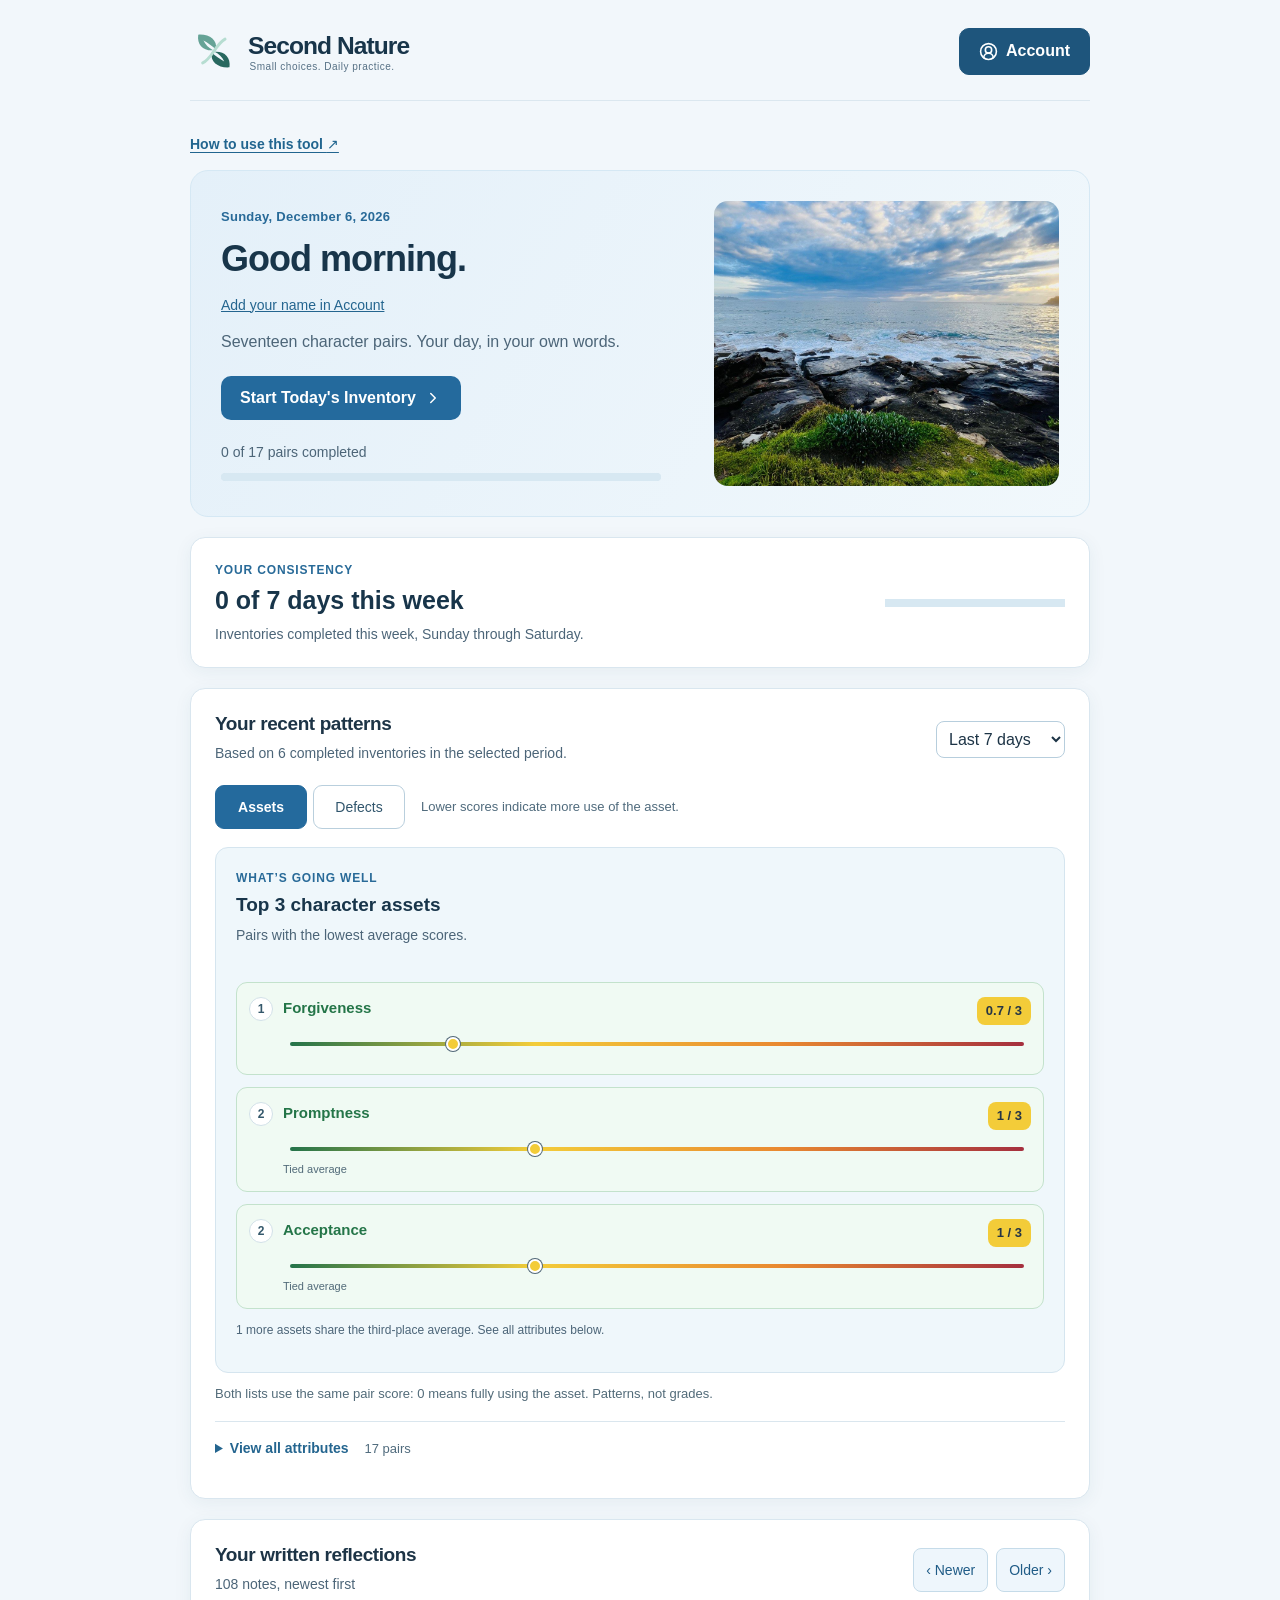
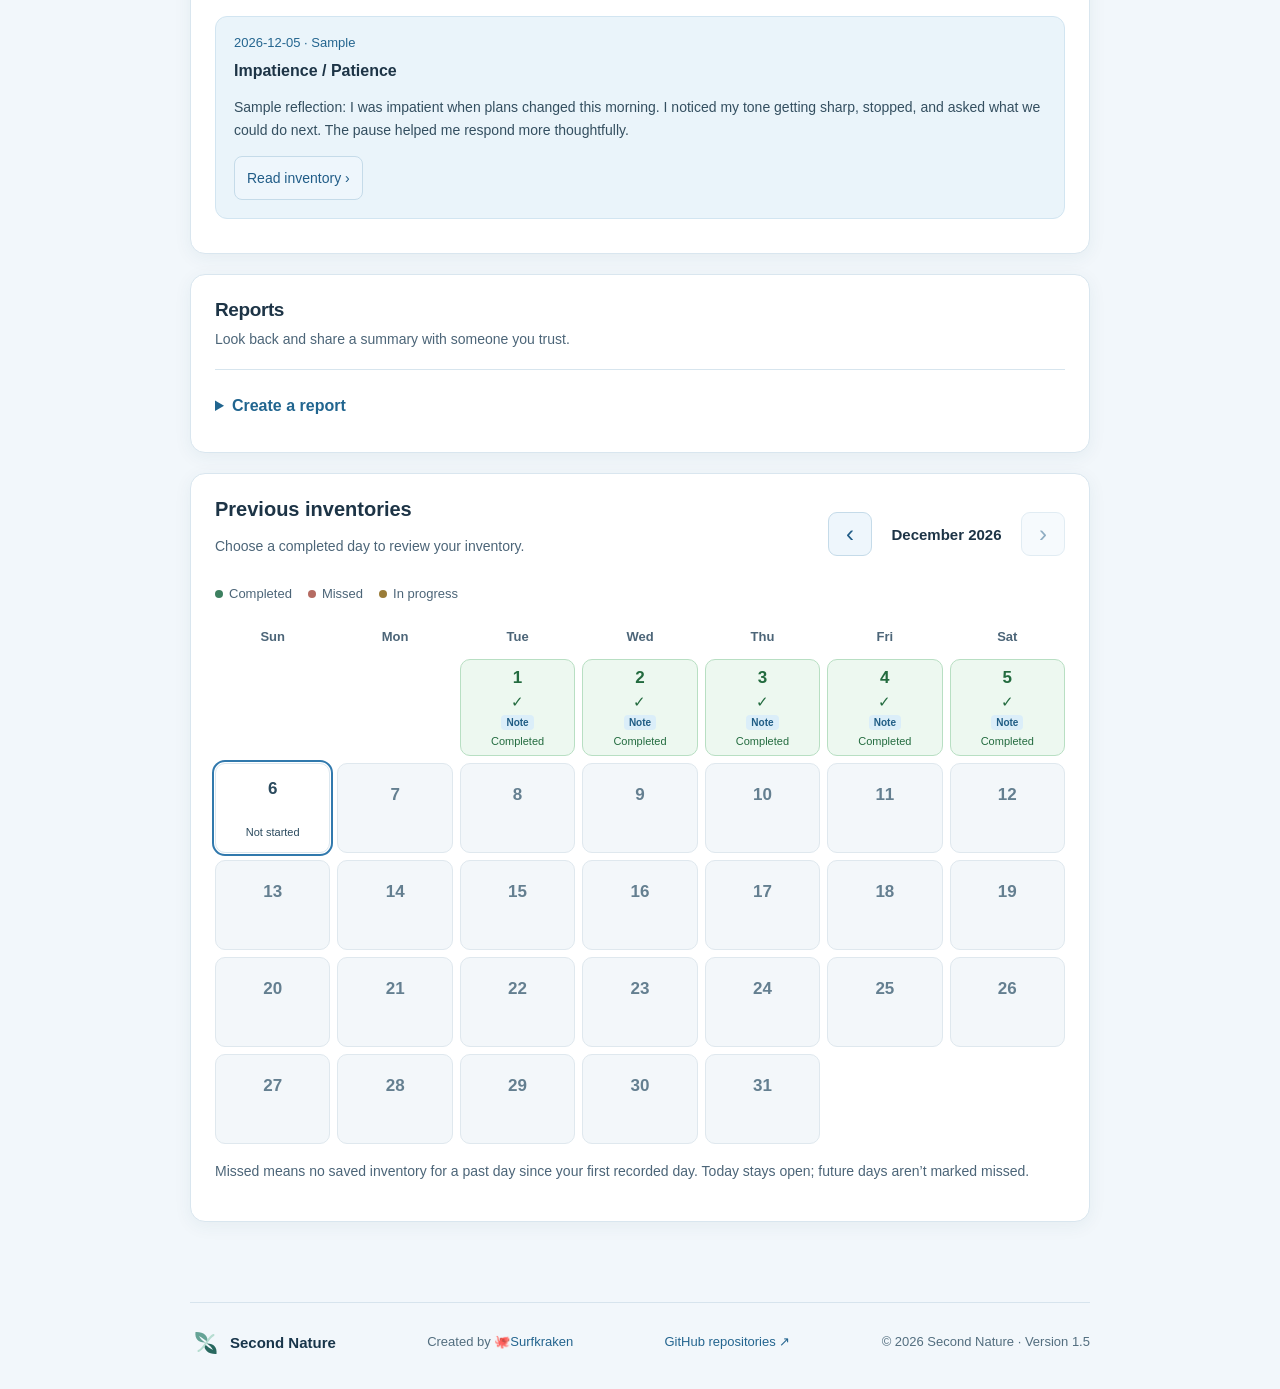
==== commit 9a078875: "Connect Second Nature beta analytics version 1.5" ====
--- a/recovery/index.html
+++ b/recovery/index.html
@@ -1,3 +1,3 @@
-<!doctype html><html lang="en"><head><meta charset="UTF-8"><meta name="viewport" content="width=device-width,initial-scale=1,viewport-fit=cover"><meta name="robots" content="noindex,nofollow"><meta name="theme-color" content="#080B0C"><meta name="apple-mobile-web-app-capable" content="yes"><link rel="icon" type="image/svg+xml" href="/recovery/second-nature-mark.svg"><link rel="manifest" href="/recovery/manifest.webmanifest"><link rel="apple-touch-icon" href="/recovery/icon-192.png"><title>Second Nature</title>  <script type="module" crossorigin src="/recovery/assets/index-Bp_GQOgA.js"></script>
+<!doctype html><html lang="en"><head><meta charset="UTF-8"><meta name="viewport" content="width=device-width,initial-scale=1,viewport-fit=cover"><meta name="robots" content="noindex,nofollow"><meta name="theme-color" content="#080B0C"><meta name="apple-mobile-web-app-capable" content="yes"><link rel="icon" type="image/svg+xml" href="/recovery/second-nature-mark.svg"><link rel="manifest" href="/recovery/manifest.webmanifest"><link rel="apple-touch-icon" href="/recovery/icon-192.png"><title>Second Nature</title>  <script type="module" crossorigin src="/recovery/assets/index-BOQp7B12.js"></script>
   <link rel="stylesheet" crossorigin href="/recovery/assets/index-2akWJEDv.css">
-</head><body><div id="root"></div></body></html>+</head><body><div id="root"></div><script>if(location.hostname==='wakescout.app'&&location.pathname.startsWith('/recovery/')){const beacon=document.createElement('script');beacon.type='module';beacon.src='https://static.cloudflareinsights.com/beacon.min.js';beacon.setAttribute('data-cf-beacon',JSON.stringify({token:'8b226b0ad3a34db19de952aeca597807'}));document.body.appendChild(beacon)}</script></body></html>
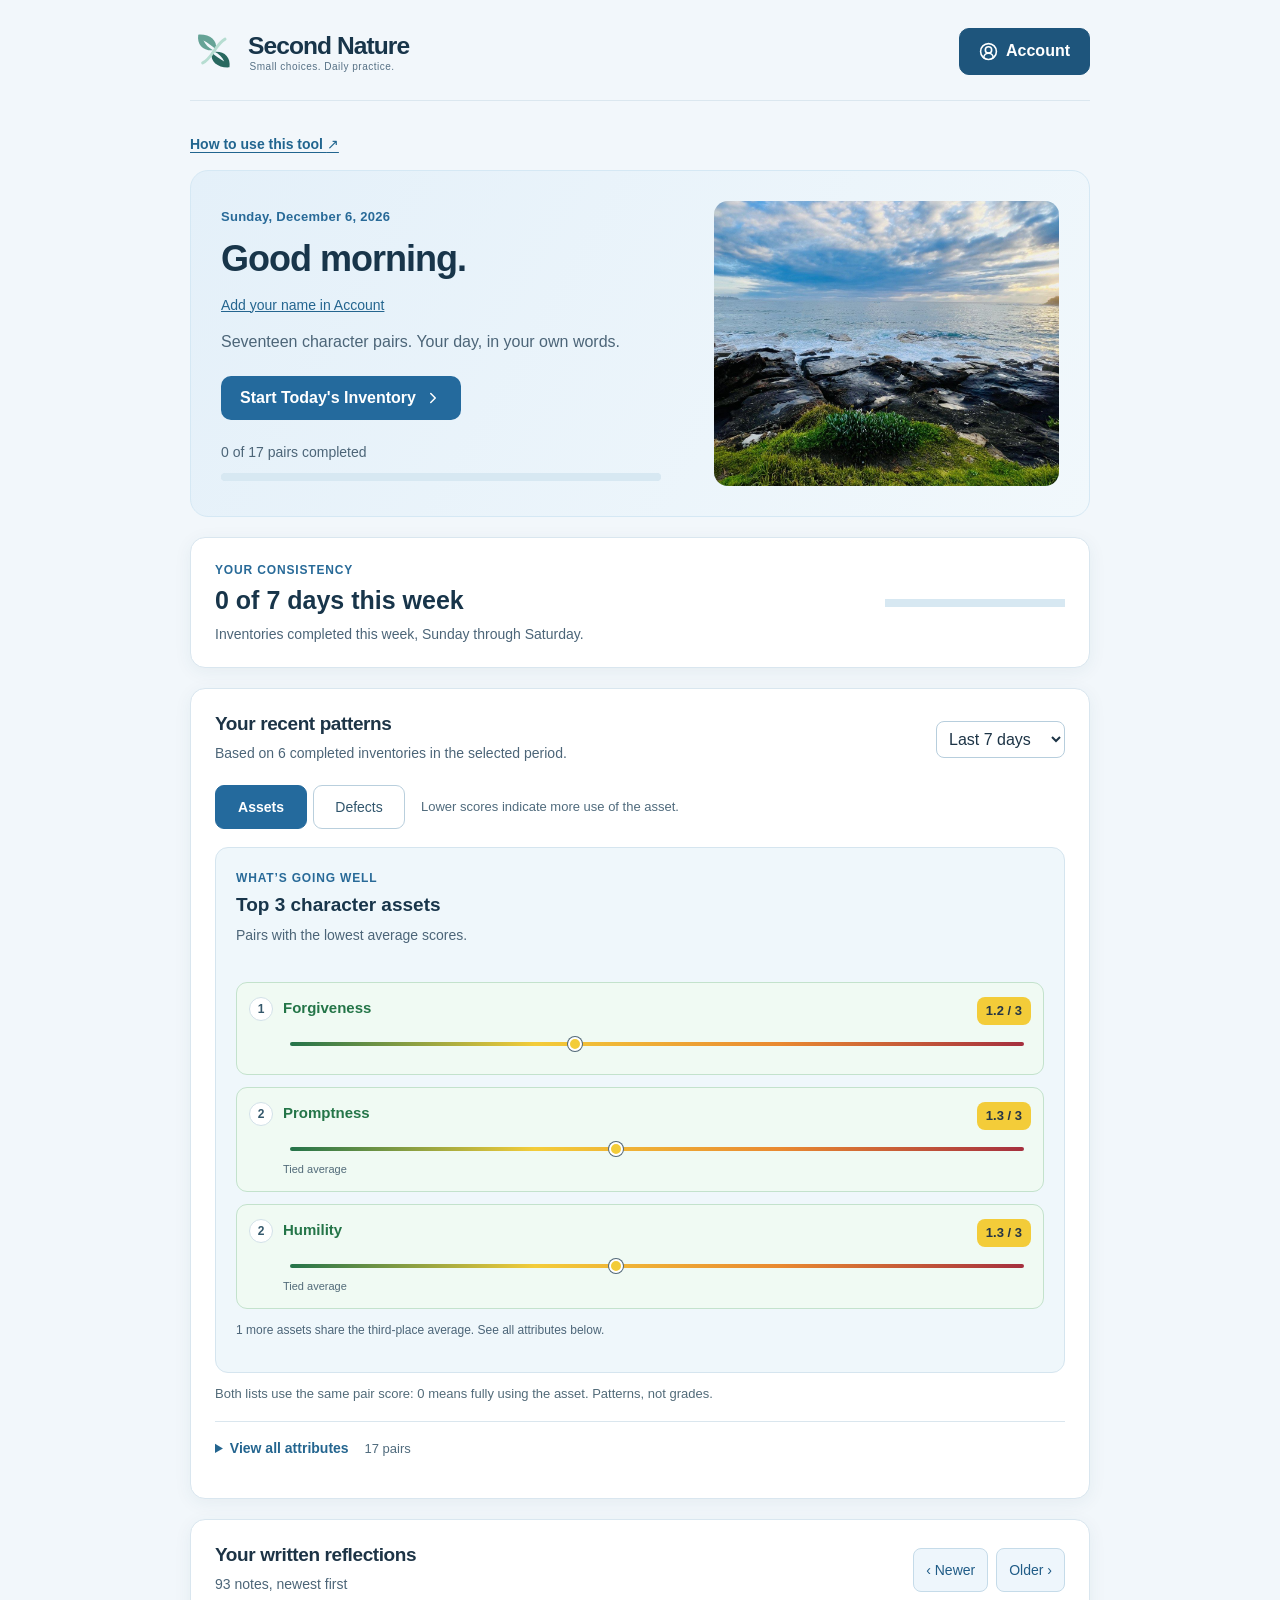
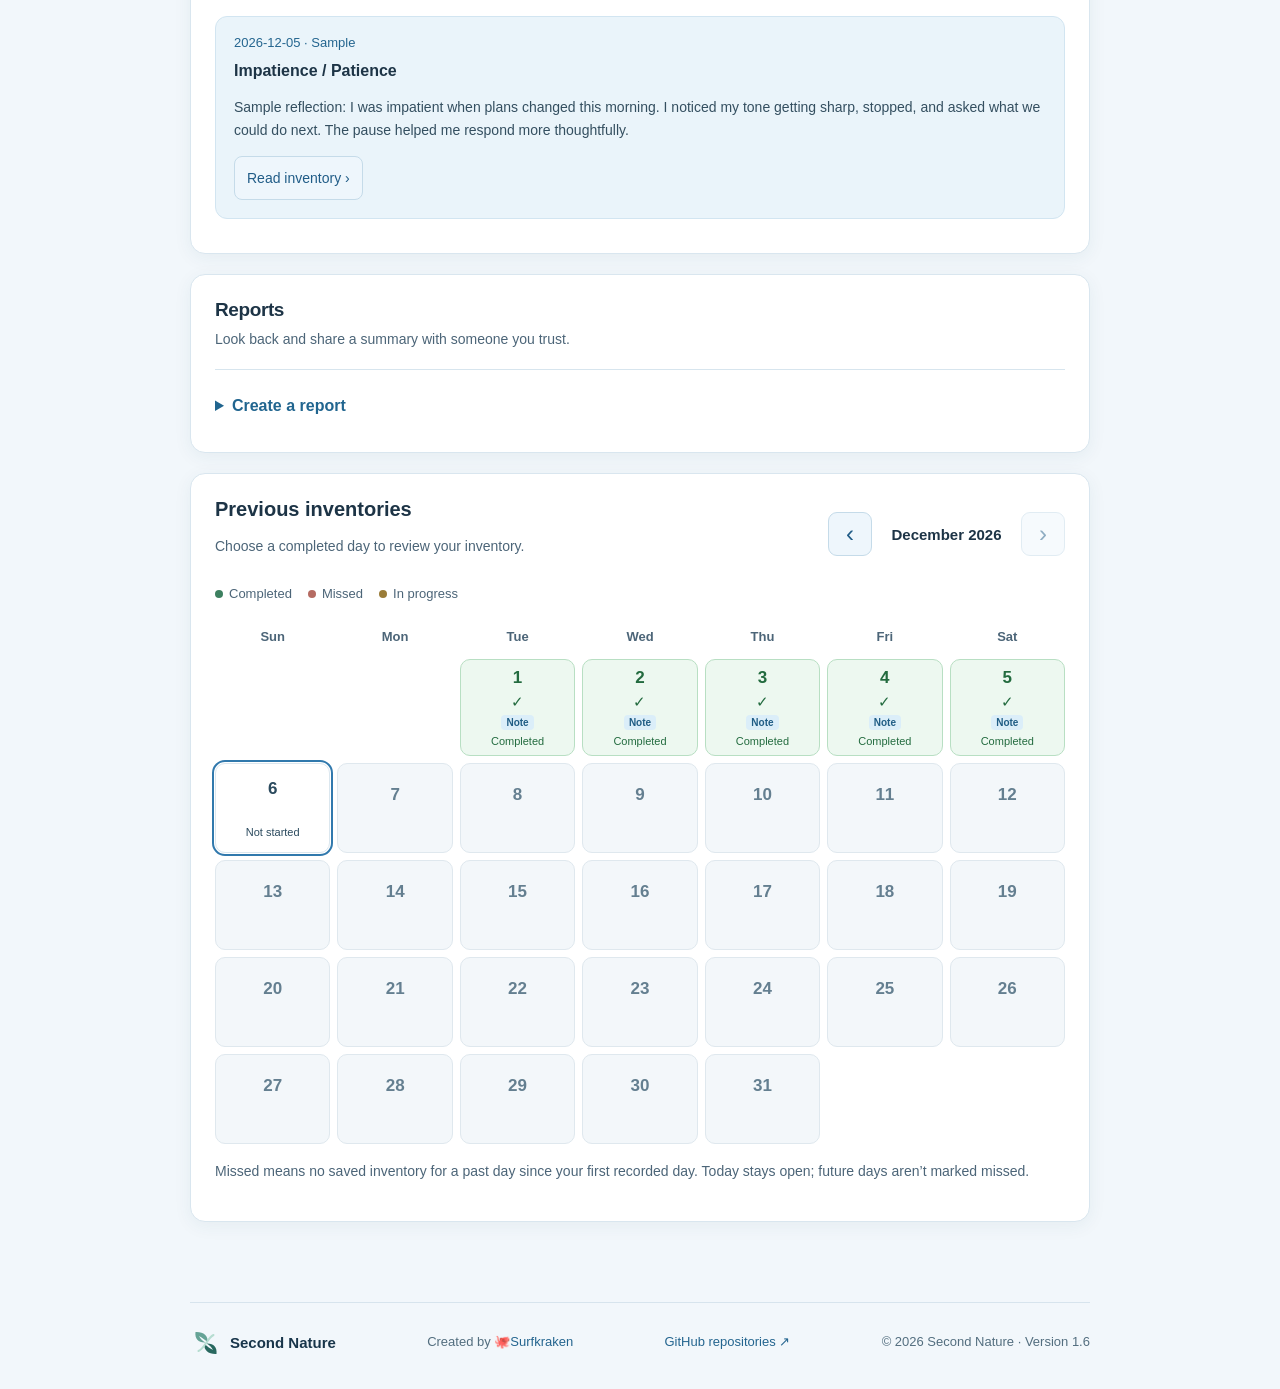
==== commit 21dae055: "Connect Second Nature beta browser counter v1.6" ====
--- a/recovery/index.html
+++ b/recovery/index.html
@@ -1,3 +1,3 @@
-<!doctype html><html lang="en"><head><meta charset="UTF-8"><meta name="viewport" content="width=device-width,initial-scale=1,viewport-fit=cover"><meta name="robots" content="noindex,nofollow"><meta name="theme-color" content="#080B0C"><meta name="apple-mobile-web-app-capable" content="yes"><link rel="icon" type="image/svg+xml" href="/recovery/second-nature-mark.svg"><link rel="manifest" href="/recovery/manifest.webmanifest"><link rel="apple-touch-icon" href="/recovery/icon-192.png"><title>Second Nature</title>  <script type="module" crossorigin src="/recovery/assets/index-BOQp7B12.js"></script>
+<!doctype html><html lang="en"><head><meta charset="UTF-8"><meta name="viewport" content="width=device-width,initial-scale=1,viewport-fit=cover"><meta name="robots" content="noindex,nofollow"><meta name="theme-color" content="#080B0C"><meta name="apple-mobile-web-app-capable" content="yes"><link rel="icon" type="image/svg+xml" href="/recovery/second-nature-mark.svg"><link rel="manifest" href="/recovery/manifest.webmanifest"><link rel="apple-touch-icon" href="/recovery/icon-192.png"><title>Second Nature</title>  <script type="module" crossorigin src="/recovery/assets/index-BAOpCuwY.js"></script>
   <link rel="stylesheet" crossorigin href="/recovery/assets/index-2akWJEDv.css">
 </head><body><div id="root"></div><script>if(location.hostname==='wakescout.app'&&location.pathname.startsWith('/recovery/')){const beacon=document.createElement('script');beacon.type='module';beacon.src='https://static.cloudflareinsights.com/beacon.min.js';beacon.setAttribute('data-cf-beacon',JSON.stringify({token:'8b226b0ad3a34db19de952aeca597807'}));document.body.appendChild(beacon)}</script></body></html>
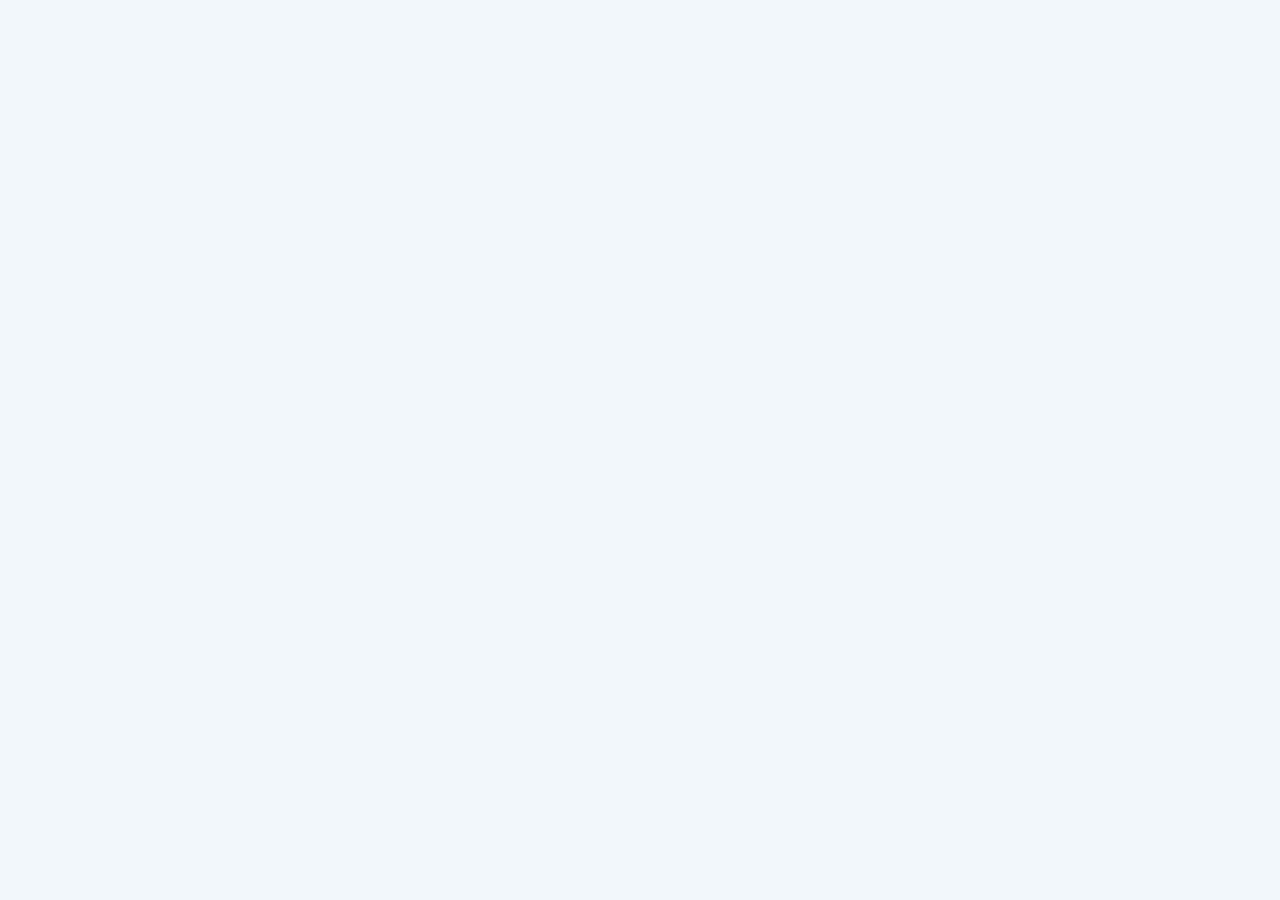
==== commit 875bcd0f: "Add Second Nature private beta welcome page v1.7" ====
--- a/recovery/index.html
+++ b/recovery/index.html
@@ -1,3 +1,3 @@
-<!doctype html><html lang="en"><head><meta charset="UTF-8"><meta name="viewport" content="width=device-width,initial-scale=1,viewport-fit=cover"><meta name="robots" content="noindex,nofollow"><meta name="theme-color" content="#080B0C"><meta name="apple-mobile-web-app-capable" content="yes"><link rel="icon" type="image/svg+xml" href="/recovery/second-nature-mark.svg"><link rel="manifest" href="/recovery/manifest.webmanifest"><link rel="apple-touch-icon" href="/recovery/icon-192.png"><title>Second Nature</title>  <script type="module" crossorigin src="/recovery/assets/index-BAOpCuwY.js"></script>
-  <link rel="stylesheet" crossorigin href="/recovery/assets/index-2akWJEDv.css">
-</head><body><div id="root"></div><script>if(location.hostname==='wakescout.app'&&location.pathname.startsWith('/recovery/')){const beacon=document.createElement('script');beacon.type='module';beacon.src='https://static.cloudflareinsights.com/beacon.min.js';beacon.setAttribute('data-cf-beacon',JSON.stringify({token:'8b226b0ad3a34db19de952aeca597807'}));document.body.appendChild(beacon)}</script></body></html>+<!doctype html><html lang="en"><head><meta charset="UTF-8"><meta name="viewport" content="width=device-width,initial-scale=1,viewport-fit=cover"><meta name="robots" content="noindex,nofollow"><meta name="theme-color" content="#f2f7fb"><link rel="icon" type="image/svg+xml" href="/recovery/second-nature-mark.svg"><link rel="manifest" href="/recovery/manifest.webmanifest"><link rel="apple-touch-icon" href="/recovery/icon-192.png"><title>Second Nature</title>  <script type="module" crossorigin src="/recovery/assets/index--eyvdPRn.js"></script>
+  <link rel="stylesheet" crossorigin href="/recovery/assets/index-DxgGrrxL.css">
+</head><body><div id="root"></div></body></html>
--- a/recovery/assets/index-DxgGrrxL.css
+++ b/recovery/assets/index-DxgGrrxL.css
@@ -0,0 +1 @@
+.gate-page{min-height:100vh;background:#f2f7fb;color:#18354a}.gate-wrap{max-width:1120px;margin:auto;padding:0 30px}.gate-header{min-height:92px;border-bottom:1px solid #d8e6ef;display:flex;align-items:center;justify-content:space-between;gap:20px;padding:20px 0}.gate-header img{width:340px;max-width:65%;height:auto}.gate-header span,.gate-card-label{font-size:11px;font-weight:800;letter-spacing:1.25px;color:#246a9d}.gate-header span{border:1px solid #c9dfec;border-radius:30px;padding:8px 12px;white-space:nowrap}.gate-main{display:grid;grid-template-columns:minmax(0,1.2fr) minmax(340px,.8fr);gap:70px;align-items:center;padding:70px 0 80px}.gate-story h1{font-size:clamp(43px,5vw,62px);line-height:1.08;letter-spacing:-2.4px;margin:0 0 18px;color:#18354a}.gate-story h1 em{font-style:normal;color:#337ba7}.gate-story>p{font-size:18px;line-height:1.65;color:#516c80;max-width:490px;margin:0 0 30px}.gate-photo{height:245px;overflow:hidden;border-radius:18px;position:relative;background:#b8d6e6}.gate-photo:after{content:"";position:absolute;inset:40% 0 0;background:linear-gradient(transparent,#102f43a8)}.gate-photo img{width:100%;height:100%;object-fit:cover;object-position:center 52%}.gate-photo-caption{position:absolute;z-index:1;bottom:20px;left:22px;color:#fff;font-size:14px;font-weight:600}.gate-card{background:#fff;border:1px solid #d7e7f1;border-radius:20px;padding:38px;box-shadow:0 14px 45px #204d6712}.gate-card h2{font-size:29px;letter-spacing:-.8px;line-height:1.2;margin:12px 0 24px}.gate-card>p:not(.gate-preview-note){font-size:15px;line-height:1.6;color:#577185;margin:0 0 25px}.gate-card button{font:inherit}.gate-primary,.gate-outline,.gate-skip{width:100%;min-height:49px;border-radius:9px;display:flex;align-items:center;justify-content:center;gap:10px;font-weight:700!important}.gate-primary{background:#246a9d;color:#fff;border:1px solid #246a9d}.gate-primary:hover{background:#19547f}.gate-outline{margin-top:11px;background:#fff;color:#246a9d;border:1px solid #bcd5e5}.gate-outline:hover,.gate-skip:hover{background:#f1f7fb}.gate-divider{display:flex;align-items:center;gap:12px;margin:30px 0 16px;color:#71899a;font-size:10px;letter-spacing:1px;font-weight:800;white-space:nowrap}.gate-divider:before,.gate-divider:after{content:"";height:1px;background:#e0ebf1;flex:1}.gate-skip{background:#eef6fb;color:#205e89;border:1px solid #c8dfed}.gate-card .gate-preview-note{display:flex;gap:8px;align-items:flex-start;color:#667f90;font-size:12px;line-height:1.55;margin:18px 0 0}.gate-preview-note svg{flex:none;margin-top:2px}.gate-back{display:flex;align-items:center;gap:6px;background:none;border:0;padding:0;color:#286a98;margin:0 0 24px;font-size:14px!important}.gate-card form{display:grid;gap:16px}.gate-card label{display:grid;gap:7px;font-size:13px;font-weight:700;color:#294c63}.gate-card input{width:100%;min-height:46px;padding:10px 12px;border:1px solid #bfd2df;border-radius:8px;font-size:15px}.gate-card button:focus-visible,.gate-card input:focus-visible{outline:3px solid #79b5da;outline-offset:2px}.gate-footer{border-top:1px solid #d8e6ef;padding:23px 0 30px;display:block;text-align:left;color:#6d8798;font-size:13px}.gate-footer span{padding:0 6px}@media(max-width:760px){.gate-wrap{padding:0 20px}.gate-main{grid-template-columns:1fr;gap:28px;padding:40px 0 50px}.gate-story h1{font-size:43px}.gate-story>p{font-size:16px;margin-bottom:22px}.gate-photo{height:180px}.gate-card{padding:28px}.gate-header{min-height:78px}.gate-header img{width:250px}}@media(max-width:390px){.gate-header img{width:210px}.gate-header span{font-size:9px}.gate-card{padding:23px}}:root{font-family:Inter,-apple-system,BlinkMacSystemFont,Segoe UI,sans-serif;color:#263b35;background:#f7f9f8;font-synthesis:none}*{box-sizing:border-box}body{margin:0}button,input,textarea,select{font:inherit}button{cursor:pointer}button:disabled{opacity:.4;cursor:not-allowed}.shell{max-width:940px;margin:auto;padding:0 20px}header{display:flex;align-items:center;justify-content:space-between;padding:26px 0 22px;border-bottom:1px solid #e4ebe8}.brand{display:flex;gap:11px;align-items:center}.brand strong{display:block;font-size:17px}.brand small{display:block;color:#80908a;font-size:12px;margin-top:3px}.mark{display:grid;place-items:center;background:#e0eee8;color:#386e5a;border-radius:11px;width:42px;height:42px}.demo{font-size:10px;letter-spacing:1px;background:#f4e9cf;color:#80652d;border-radius:20px;padding:8px 10px;font-weight:700}main{padding:25px 0 60px}.hero{padding:34px;background:#e6f0eb;border-radius:18px;margin-bottom:20px}.eyebrow{font-size:11px;letter-spacing:1.1px;color:#5e8574;font-weight:800}.hero h1{font-size:clamp(27px,5vw,39px);margin:13px 0 9px;letter-spacing:-1px}.hero p{color:#657d71;margin:0 0 25px}.primary,.secondary{display:inline-flex;align-items:center;justify-content:center;gap:8px;padding:13px 19px;border-radius:10px;border:0;font-weight:650}.primary{background:#306b54;color:#fff}.secondary{background:#e9efec;color:#345748}.stats{display:grid;grid-template-columns:1fr 1fr;gap:16px;margin-bottom:20px}.stat{border:1px solid #e2e9e5;border-radius:15px;padding:20px;background:#fff}.stat>small{display:flex;justify-content:space-between;color:#73867d;font-size:11px;letter-spacing:.5px;font-weight:750}.stat>small span{font-weight:400;letter-spacing:0}.stat>div{display:flex;align-items:baseline;justify-content:space-between;margin-top:17px}.stat label{color:#687e73;font-size:13px}.stat strong{font-size:25px;letter-spacing:-1px}.stat em{font-size:13px;font-style:normal;color:#8da097;font-weight:400}.panel{background:#fff;border:1px solid #e2e9e5;border-radius:15px;padding:24px;margin:20px 0}.section-title{display:flex;align-items:center;justify-content:space-between;gap:10px}.section-title h2{font-size:19px;letter-spacing:-.4px;margin:0}.section-title p,.muted{color:#82918a;font-size:13px}.section-title p{margin:7px 0 0}select{border:1px solid #dce6df;border-radius:8px;padding:8px;background:#fff;color:#3c5649}.legend{display:flex;gap:18px;margin:25px 0 15px;font-size:12px;color:#708579}.dot{display:inline-block;width:9px;height:9px;border-radius:50%;margin-right:6px}.defect{background:#bb877e}.asset{background:#6aab8a}.attribute-list{display:grid;grid-template-columns:1fr 1fr;gap:19px 25px}.attribute-label{display:flex;justify-content:space-between;gap:10px;font-size:12px;margin-bottom:7px}.attribute-label small{color:#85988d;white-space:nowrap}.barpair{display:flex;gap:5px}.bar{height:7px;flex:1;background:#edf2ef;border-radius:10px;overflow:hidden}.fill{display:block;height:100%;border-radius:10px}.search{display:flex;align-items:center;gap:9px;padding:11px 13px;border:1px solid #e0e9e4;border-radius:10px;margin:20px 0 8px;color:#82918a}.search input{border:0;outline:0;flex:1;min-width:0}.history-row{display:flex;align-items:center;text-align:left;gap:12px;background:#fff;border:0;border-bottom:1px solid #edf1ef;width:100%;padding:14px 3px;color:#647c6f}.history-row span{flex:1}.history-row strong,.history-row small{display:block}.history-row strong{color:#344e40;font-size:13px}.history-row small{margin-top:5px;color:#86978d;font-size:12px}.wizard{max-width:620px;margin:auto}.back{display:flex;align-items:center;gap:4px;background:transparent;border:0;color:#62806e;margin-bottom:28px;padding:0}.progress-top{display:flex;justify-content:space-between;font-size:11px;letter-spacing:.7px;font-weight:750;color:#7b9083}.track{background:#e5eee9;border-radius:20px;height:7px;margin:11px 0 29px;overflow:hidden}.track div{height:100%;background:#568b6e}.wizard h1{font-size:30px;letter-spacing:-1px}.wizard h1 span{color:#91a89b}.question{border:1px solid #e2e9e5;background:#fff;border-radius:15px;padding:23px;margin:18px 0}.question h2{font-size:17px;margin:0}.question p{color:#6e8377;font-size:14px;line-height:1.5}.question small{display:block;color:#71867b;margin-top:12px}.rating{display:grid;grid-template-columns:repeat(6,1fr);gap:8px;margin-top:20px}.rating button{height:47px;background:#f5f8f6;border:1px solid #e0e8e2;border-radius:9px;font-weight:700;color:#5a7263}.rating .defect-active{background:#f0d9d4;border-color:#b77f74;color:#77463c}.rating .asset-active{background:#d9eee2;border-color:#6eaa88;color:#286b49}.question textarea{width:100%;padding:12px;border:1px solid #dce5df;border-radius:9px;resize:vertical;margin-top:13px;outline-color:#6caa88}.wizard-actions{display:flex;justify-content:space-between;gap:10px;margin-top:25px}.warning{font-size:12px;color:#8b704c;line-height:1.6;margin-top:22px}.summary{max-width:650px;margin:0 auto}.summary h1{margin-bottom:0}.success{color:#568b6e}.summary>.stats{margin-top:25px}.summary-list{margin:25px 0}.summary-list>div{border-bottom:1px solid #e8eeea;padding:12px 0;display:flex;justify-content:space-between;flex-wrap:wrap;gap:8px;font-size:13px}.summary-list p{width:100%;color:#728579;margin:0}footer{display:flex;align-items:center;justify-content:center;gap:8px;padding:20px 0 35px;color:#9baa9f;font-size:11px;text-align:center}@media(max-width:650px){.shell{padding:0 14px}.hero{padding:24px}.stats{gap:10px}.stat{padding:15px}.stat>div{display:block}.stat strong{display:block;margin-top:3px}.attribute-list{grid-template-columns:1fr}.panel,.question{padding:17px}.wizard h1{font-size:26px}.rating{gap:5px}.rating button{height:44px}}fieldset{border:0;margin:0;padding:0}legend{font-size:1.15rem;font-weight:600}button,input,select,textarea{font:inherit}button{min-height:44px;cursor:pointer}button:disabled{opacity:.5;cursor:not-allowed}button:focus-visible,input:focus-visible,textarea:focus-visible,select:focus-visible{outline:3px solid #24669a;outline-offset:3px}input:not([type=checkbox]),textarea{display:block;width:100%;box-sizing:border-box;padding:13px;border:1px solid #bacdcd;border-radius:10px;margin:10px 0}input[type=checkbox]{width:22px;height:22px;vertical-align:middle}progress{width:100%;accent-color:#285e61}pre{white-space:pre-wrap;overflow-wrap:anywhere;background:#f2f6f5;padding:18px;border-radius:12px;font-size:.9rem}.notice{background:#fff4dc;border:1px solid #d8bd7e;border-radius:12px;padding:16px;margin:16px 0;overflow-wrap:anywhere}.actions{display:flex;gap:12px;flex-wrap:wrap;margin:18px 0}.actions button,.panel>button:not(.primary),.notice button{padding:10px 18px;border:1px solid #bccdcc;border-radius:10px;background:#f7faf9;color:#244c50}.login{max-width:680px;margin:32px auto}.login h1{font-size:clamp(2rem,5vw,3.1rem);line-height:1.15;letter-spacing:-.04em}.login-note{display:flex;gap:16px;align-items:center;background:#f2f7f5;padding:12px 20px;border-radius:14px;margin:28px 0}.login-note svg{flex-shrink:0}.danger{background:#8b3434!important;color:#fff!important;margin-top:14px}.summary-list>div{overflow-wrap:anywhere}.summary-list p{width:100%}.attribute-label{gap:15px}.attribute-label small{text-align:right;flex-shrink:0}.share-preview{margin-top:28px;border-top:1px solid #d9e4e2;padding-top:20px}footer{line-height:1.6}textarea{resize:vertical;scroll-margin-bottom:120px}main{min-height:65vh}@media(max-width:480px){.shell{padding:0 16px}.panel,.wizard{padding:22px 16px}.section-title{flex-wrap:wrap}.attribute-label{display:block}.attribute-label small{display:block;text-align:left;margin-top:4px}.rating{gap:5px}.rating button{min-width:0;flex:1;padding:8px}.stats{grid-template-columns:1fr}.wizard-actions{gap:8px}.wizard-actions button{padding:12px}.brand small{font-size:11px}header{gap:8px}.summary-list>div{display:block}.summary-list strong{display:block;margin-top:6px}}.muted,.section-title p,.brand small,.stat>small,.stat label,.attribute-label small,.history-row small,.question small,.question p,.summary-list p,footer{color:#536b60}.eyebrow{color:#426c59}.hero p{color:#4f6e5e}.defect{background:#5282a4}.asset{background:#478064}.rating .defect-active{background:#dbeaf4;border-color:#5282a4;color:#244c68}.attribute{margin:18px 0}.legend{color:#4e6b60}footer{font-size:12px}.wizard h1,.attribute-label span{overflow-wrap:anywhere}.inventory-page{max-width:900px;margin:0 auto}.inventory-intro{max-width:660px;margin:12px 0 28px}.inventory-intro h1{font-size:clamp(28px,5vw,38px);letter-spacing:-1px;margin:12px 0}.inventory-intro p{line-height:1.6}.inventory-status{position:sticky;top:0;z-index:5;padding:16px 20px;background:#f7f9f8f5;-webkit-backdrop-filter:blur(12px);backdrop-filter:blur(12px);border:1px solid #dbe5e0;border-radius:12px;margin-bottom:24px}.inventory-status>div{display:flex;justify-content:space-between;gap:12px;font-size:13px;font-weight:600}.inventory-status progress{display:block;height:8px;margin-top:12px}.jump-button{border:0;background:transparent;color:#315f72;text-decoration:underline;font-size:12px;padding:6px 0;min-height:32px}.pair-card{background:#fff;border:1px solid #dce6e1;border-radius:16px;padding:22px;margin-bottom:20px;scroll-margin-top:160px}.pair-heading{display:flex;align-items:center;gap:12px;margin-bottom:18px}.pair-heading h2{font-size:18px;line-height:1.35;margin:0;flex:1}.pair-heading h2 span{color:#78958a}.pair-number{font-size:12px;color:#49685a;background:#edf3ef;padding:9px;border-radius:8px}.pair-state{font-size:11px;color:#536b60}.pair-questions{display:grid;grid-template-columns:1fr 1fr;gap:16px}.pair-questions .question{margin:0;padding:20px;border-radius:12px;min-width:0}.question h3{font-size:16px;line-height:1.45;margin:0 0 12px;overflow-wrap:anywhere}.defect-question{background:#f5f9fc;border-color:#d4e1eb}.asset-question{background:#f4f9f5;border-color:#d4e3d9}.pair-questions .question p{font-size:13px;min-height:40px;margin:0 0 14px}.pair-questions .rating{margin-top:12px;gap:5px}.pair-questions .rating button{min-width:0;padding:0}.pair-questions small{min-height:32px;font-size:12px;line-height:1.4}.pair-reflection{margin-top:16px}.pair-reflection summary{cursor:pointer;min-height:44px;align-content:center;color:#345b49;font-size:13px}.pair-reflection summary span{color:#586f63;font-size:12px;margin-left:8px}.pair-reflection label{display:block;margin-top:12px;font-size:13px}.inventory-finish{position:sticky;bottom:0;z-index:5;background:#f7f9f8f5;-webkit-backdrop-filter:blur(12px);backdrop-filter:blur(12px);border-top:1px solid #d6e2da;padding:16px 0 max(16px,env(safe-area-inset-bottom));display:flex;align-items:center;justify-content:space-between;gap:16px}.inventory-finish p{font-size:13px;color:#4b6759}.inventory-finish button{flex-shrink:0}@media(max-width:650px){.pair-questions{grid-template-columns:1fr;gap:12px}.pair-card{padding:16px;margin-bottom:16px}.pair-heading{gap:9px;align-items:flex-start}.pair-heading h2{font-size:16px}.pair-state{display:none}.pair-questions .question{padding:16px}.pair-questions .question p{min-height:0}.pair-questions small{min-height:17px}.inventory-status{padding:12px 14px}.inventory-finish{align-items:stretch;flex-direction:column;gap:8px}.inventory-finish p{margin:0}.inventory-finish button{width:100%}.inventory-intro p{font-size:14px}}.rating{grid-template-columns:repeat(4,minmax(0,1fr))}.defect-definition{margin:-4px 0 18px;color:#4f685b;font-size:13px;line-height:1.55;max-width:720px}.score-key{font-size:13px;color:#375f4c}.compact-insights{display:grid;grid-template-columns:1fr 1fr;column-gap:28px}.compact-insights .attribute{margin:0;padding:10px 0;border-bottom:1px solid #edf1ef}.compact-insights .attribute-label{font-size:12px;margin-bottom:5px}.compact-insights .barpair{gap:4px}.compact-insights .bar{height:4px}.compact-insights .attribute-label small{font-size:11px}.compact-insights .attribute-label span{line-height:1.3}@media(max-width:650px){.compact-insights{grid-template-columns:1fr}.compact-insights .attribute-label{display:flex;align-items:center;gap:12px}.compact-insights .attribute-label small{margin:0;white-space:nowrap}.compact-insights .attribute{padding:8px 0}.compact-insights .attribute-label span{max-width:72%}}.insight-cards{display:grid;grid-template-columns:repeat(2,minmax(0,1fr));gap:14px;margin-top:18px}.insight-card{border:1px solid #dfe5e1;border-radius:14px;background:#fff;overflow:hidden;min-width:0}.insight-row{padding:15px 18px}.insight-row+.insight-row{border-top:1px solid #e4eae6}.insight-defect{--insight-color:#b34545;--insight-track:#e9bcbc;background:snow}.insight-asset{--insight-color:#287247;--insight-track:#b5d7c2;background:#f8fcf9}.insight-label{display:flex;align-items:center;justify-content:space-between;gap:12px}.insight-kind{font-size:10px;letter-spacing:.06em;text-transform:uppercase;color:var(--insight-color);font-weight:600}.insight-label h3{font-size:14px;line-height:1.35;color:var(--insight-color);margin:3px 0 0;overflow-wrap:anywhere}.insight-value{white-space:nowrap;font-size:12px;font-variant-numeric:tabular-nums;color:var(--insight-color);font-weight:600}.insight-continuum{padding:0 6px;margin-top:14px}.continuum-line{position:relative;height:3px;background:var(--insight-track);border-radius:3px}.continuum-tick{position:absolute;top:-2px;width:1px;height:7px;background:var(--insight-color);opacity:.6;transform:translate(-50%)}.continuum-dot{position:absolute;top:50%;width:12px;height:12px;border:2px solid white;border-radius:50%;background:var(--insight-color);box-shadow:0 0 0 1px var(--insight-color);transform:translate(-50%,-50%)}.continuum-labels{display:flex;justify-content:space-between;margin-top:7px;color:#58675f;font-size:10px;font-variant-numeric:tabular-nums}@media(max-width:600px){.insight-cards{grid-template-columns:1fr;gap:12px}.insight-row{padding:13px 16px}.insight-label h3{font-size:14px}}.profile-form{padding:20px;background:#f6faf7;border:1px solid #dce7df;border-radius:14px;margin:24px 0}.profile-form h2{margin-top:0}.profile-fields{display:grid;grid-template-columns:1fr 1fr;gap:16px}.profile-fields label{font-size:14px}.profile-prompt{border:0;background:transparent;color:#285e46;text-decoration:underline;padding:0 0 12px;font-size:13px}.profile-form p{font-size:14px;line-height:1.5}@media(max-width:600px){.profile-fields{grid-template-columns:1fr;gap:0}}.second-nature-brand{max-width:calc(100% - 90px)}.second-nature-brand img{width:320px;max-width:100%;height:auto;display:block}header{padding-top:22px;padding-bottom:20px}.hero{background:linear-gradient(115deg,#edf3ef,#e4f0ed)}.hero h1,.inventory-intro h1{color:#16313e}.primary{background:#28685f}.primary:hover{background:#1f544e}@media(max-width:480px){.second-nature-brand img{width:260px}header{padding-top:16px;padding-bottom:16px}.second-nature-brand{max-width:calc(100% - 82px)}}.consistency-card{display:flex;justify-content:space-between;align-items:center;gap:20px;background:#fff;border:1px solid #dfe8e2;border-radius:15px;padding:22px 24px;margin:20px 0}.consistency-card h2{margin:8px 0;font-size:25px;color:#16313e}.consistency-card p{font-size:13px;color:#536b60;margin:0;line-height:1.5}.week-days{display:flex;gap:6px}.week-days span{display:grid;place-items:center;width:28px;height:28px;border-radius:50%;background:#f2f5f3;color:#7c8d84;font-size:11px}.week-days .elapsed-day{background:#e1eee7;color:#285e46}.pattern-overview{display:grid;grid-template-columns:1fr 1fr;gap:18px;margin-top:24px}.strengths-panel,.focus-panel{padding:20px;border:1px solid #dce7e0;border-radius:13px;min-width:0}.strengths-panel{background:#f6faf7}.pattern-overview h3{font-size:19px;color:#193d39;margin:8px 0 18px}.pattern-overview p{font-size:13px;color:#536b60;line-height:1.5}.strength-names>div{display:flex;align-items:center;justify-content:space-between;gap:12px;padding:14px 0;border-bottom:1px solid #dce8df;color:#286b49}.strength-names span{font-size:17px;font-weight:600}.strength-names strong{font-size:13px;white-space:nowrap}.focus-item{border-radius:10px;padding:14px;margin-top:12px}.focus-caption{font-size:10px;text-transform:uppercase;letter-spacing:.05em;color:var(--insight-color);font-weight:600}.focus-name{display:flex;justify-content:space-between;gap:14px;margin:6px 0;color:var(--insight-color);font-size:14px}.focus-name>span{white-space:nowrap;font-size:12px}.focus-item p{font-size:12px;margin:6px 0 12px}.focus-scale{height:3px;background:var(--insight-track);position:relative;margin:4px 6px 8px}.pattern-note{font-size:11px!important;margin-bottom:0}.all-attributes{margin-top:20px;border-top:1px solid #e0e8e2}.all-attributes>summary{min-height:52px;align-content:center;cursor:pointer;font-weight:600;color:#285e51;font-size:14px}.all-attributes>summary span{font-size:12px;color:#5c7065;font-weight:400;margin-left:12px}@media(max-width:650px){.consistency-card{padding:18px;align-items:flex-start;flex-direction:column;gap:14px}.pattern-overview{grid-template-columns:1fr;gap:14px}.strengths-panel,.focus-panel{padding:17px}.section-title select{min-height:44px}.all-attributes>summary span{display:block;margin:4px 0 0 16px}}.consistency-progress{max-width:180px;flex-shrink:0;height:8px}@media(max-width:650px){.consistency-progress{max-width:none}}.calendar-heading{display:flex;align-items:center;justify-content:space-between;gap:20px;flex-wrap:wrap}.calendar-heading h2{margin:0;font-size:20px}.calendar-heading p,.calendar-help{font-size:12px;color:#536b60;line-height:1.5}.calendar-nav{display:flex;align-items:center;gap:12px}.calendar-nav h3{font-size:15px;min-width:125px;text-align:center}.calendar-nav button{border:1px solid #dce5df;background:#fff;border-radius:9px;width:44px;font-size:24px;color:#285e51}.calendar-legend{display:flex;flex-wrap:wrap;gap:16px;margin:15px 0 20px;font-size:11px;color:#526b5e}.calendar-key:before{content:"";display:inline-block;width:8px;height:8px;border-radius:50%;margin-right:6px}.complete-key:before{background:#3d8060}.missed-key:before{background:#b56b62}.progress-key:before{background:#9a7c38}.inventory-calendar{display:grid;grid-template-columns:repeat(7,minmax(0,1fr));gap:7px}.calendar-weekday{text-align:center;font-size:11px;font-weight:600;color:#52695d;padding:8px 0}.calendar-day{display:flex;flex-direction:column;align-items:center;justify-content:center;gap:5px;min-height:90px;border:1px solid #e0e7e2;border-radius:10px;background:#fff;color:#344e41;padding:8px 3px}.calendar-day:disabled{opacity:1;cursor:default}.calendar-day-number{font-size:16px;font-weight:600}.calendar-day-status{font-size:10px}.calendar-day-symbol{font-size:15px;height:17px;line-height:17px}.calendar-completed{background:#edf7ef;border-color:#bcdbca;color:#23613e}.calendar-missed{background:#fcf1ef;border-color:#efd6d1;color:#9c5149}.calendar-in-progress{background:#fff8e8;border-color:#e9d5a5;color:#846824}.calendar-future,.calendar-no-record{background:#f6f8f7;color:#8a9890}.calendar-today{outline:2px solid #285e61;outline-offset:1px}.calendar-help{margin-top:16px}.calendar-search{margin-top:18px;border-top:1px solid #e2e8e4;padding-top:12px}.calendar-search>summary{font-size:13px;color:#285e51;cursor:pointer;min-height:44px;align-content:center}.inventory-dialog{border:1px solid #d8e4dc;border-radius:18px;padding:24px;width:min(620px,calc(100% - 24px));max-height:85dvh;overflow:auto;color:#263b35;box-shadow:0 24px 100px #12362b40}.inventory-dialog::backdrop{background:#17372d80}.dialog-heading{display:flex;justify-content:space-between;align-items:flex-start;gap:16px}.dialog-heading h2{margin:8px 0}.dialog-heading button{border:0;background:#eef4f0;border-radius:50%;width:44px;font-size:24px;color:#315c48}.inventory-dialog>p{font-size:13px;line-height:1.5}.dialog-responses section{border-top:1px solid #e2e9e4;padding:14px 0}.dialog-responses section>div{display:flex;justify-content:space-between;gap:15px;font-size:13px;margin:5px 0}.dialog-responses section>div:first-child{color:#a44848}.dialog-responses section>div:nth-child(2){color:#286b49}.dialog-responses strong{white-space:nowrap}.dialog-responses p{white-space:pre-wrap;overflow-wrap:anywhere;font-size:13px;line-height:1.5}.inventory-dialog>.primary{margin-top:15px}@media(max-width:600px){.inventory-calendar{gap:4px}.calendar-day{min-height:72px;border-radius:7px}.calendar-day-number{font-size:14px}.calendar-day-status{font-size:8px;letter-spacing:-.2px}.calendar-day-symbol{font-size:13px;height:14px}.calendar-heading{gap:8px}.calendar-nav{width:100%;justify-content:space-between}.calendar-legend{gap:12px}.inventory-dialog{padding:18px}}:root{color-scheme:dark;background:#080b0c;color:#e3ede8}body{background:#080b0c}header{border-color:#273431}.panel,.stat,.consistency-card,.pair-card,.insight-card,.inventory-dialog{background:#111819;border-color:#2a3935;color:#e3ede8}.hero{background:linear-gradient(125deg,#132523,#10191c);border:1px solid #304b43}.hero h1,.inventory-intro h1,.consistency-card h2,.pattern-overview h3,.history-row strong{color:#edf6f2}.hero p,.muted,.section-title p,.stat>small,.stat label,.attribute-label small,.history-row small,.question small,.question p,.summary-list p,footer,.calendar-help,.calendar-heading p,.pattern-overview p,.consistency-card p,.defect-definition,.inventory-intro p,.inventory-finish p,.calendar-legend,.calendar-weekday{color:#a7bdb3}.eyebrow,.score-key{color:#8ec8b4}.primary{background:#82c5ae;color:#10271f}.primary:hover{background:#a0d9c3}.secondary,.actions button,.panel>button:not(.primary),.notice button,.calendar-nav button,.dialog-heading button{background:#1d302c;color:#cce6db;border-color:#365047}input:not([type=checkbox]),textarea,select{background:#0c1314;color:#e5f1eb;border-color:#3b5149}input::placeholder,textarea::placeholder{color:#8ea398}.profile-form,.strengths-panel{background:#13231d;border-color:#304a3d}.profile-form p,.profile-prompt{color:#add5c3}.focus-panel{background:#141c1d;border-color:#31433b}.insight-defect,.defect-question{--insight-color:#f19b9b;--insight-track:#673d42;background:#271b20;border-color:#563c44}.insight-asset,.asset-question{--insight-color:#97d7ac;--insight-track:#365f48;background:#17271e;border-color:#36533e}.question h3{color:#edf4ef}.rating button{background:#111a1a;color:#bbcec3;border-color:#3a4c45}.rating .defect-active{background:#75414b;color:#ffe7ea;border-color:#ec99aa}.rating .asset-active{background:#2e6045;color:#dfffea;border-color:#8cd5a5}.continuum-dot{border-color:#17211e}.continuum-labels,.insight-kind,.insight-value{color:var(--insight-color)}.strength-names>div{color:#a6ddbb;border-color:#314a3b}.pair-number,.dialog-heading button{background:#253d32;color:#b7dac9}.pair-state,.pair-reflection summary,.pair-reflection summary span,.legend,.all-attributes>summary,.all-attributes>summary span,.calendar-search>summary{color:#a7cbbb}.pair-reflection small{color:#9cb3a6}.inventory-status,.inventory-finish{background:#0e1816f5;border-color:#31443b;color:#d8e8df}.jump-button,.back{color:#a4d4c3}.all-attributes,.calendar-search,.dialog-responses section,.summary-list>div{border-color:#2a3a32}.calendar-day{background:#141e1c;border-color:#2c3c34;color:#dcebe1}.calendar-completed{background:#173326;border-color:#315a41;color:#a1dfb6}.calendar-missed{background:#322025;border-color:#634047;color:#e9a5ad}.calendar-in-progress{background:#302b1b;border-color:#625631;color:#e4d197}.calendar-future,.calendar-no-record{background:#101615;border-color:#222e28;color:#647a6c}.calendar-today{outline-color:#91cfb6}.history-row{background:#111819;border-color:#2b3931;color:#b0cbbb}.notice{background:#302b19;color:#e5d8b0;border-color:#6c5e32}.dialog-responses section>div:first-child{color:#f0a5a5}.dialog-responses section>div:nth-child(2){color:#a0d9b1}.inventory-dialog::backdrop{background:#000b}.calendar-note-badge{border-radius:4px;padding:2px 5px;background:#35534b;color:#d4f1e7;font-size:9px;font-weight:600}.reflection-previews{display:grid;grid-template-columns:repeat(3,minmax(0,1fr));gap:14px;margin-top:20px}.reflection-preview{display:block;text-align:left;background:#182522;border:1px solid #365148;border-radius:12px;padding:18px;color:#e3ede8;min-width:0}.reflection-date{font-size:11px;color:#a4c6b8;display:block;margin-bottom:10px}.reflection-preview strong{font-size:14px;line-height:1.4;display:block}.reflection-preview p{font-size:13px;line-height:1.65;color:#b9cdc3;display:-webkit-box;-webkit-line-clamp:4;-webkit-box-orient:vertical;overflow:hidden;white-space:pre-wrap}.reflection-open{font-size:12px;color:#9fd8c0}.saved-reflection{background:#1d302a;border-left:3px solid #85c1a6;border-radius:6px;padding:12px 15px;margin-top:12px}.saved-reflection>span{font-size:10px;text-transform:uppercase;letter-spacing:.06em;color:#a6d6bf}.saved-reflection p{margin-bottom:0;color:#deeee4;white-space:pre-wrap}.summary-list p{background:#1b2c25;padding:12px;border-left:3px solid #79b79a;border-radius:6px}@media(max-width:650px){.reflection-previews{grid-template-columns:1fr}.reflection-preview p{-webkit-line-clamp:3}}:root{color:#f0f5f2;background:#080b0c}.panel,.stat,.consistency-card,.pair-card,.inventory-dialog{background:#182122;border-color:#465650}.hero{background:linear-gradient(115deg,#1c322e,#19272c);border-color:#49675c}.hero h1,.inventory-intro h1,.consistency-card h2,.pattern-overview h3,.question h3{color:#f7faf8}.hero p,.muted,.section-title p,.stat>small,.stat label,.attribute-label small,.history-row small,.question small,.question p,.summary-list p,footer,.calendar-help,.calendar-heading p,.pattern-overview p,.consistency-card p,.defect-definition,.inventory-intro p,.inventory-finish p,.calendar-legend,.calendar-weekday{color:#c7d5ce}.section-title p,.muted,.calendar-heading p,.calendar-help,.consistency-card p,.pattern-overview p,.question p,.question small,.defect-definition{font-size:14px;line-height:1.6}.eyebrow{color:#b1e1cd;font-size:12px;letter-spacing:.07em}.insight-defect,.defect-question{--insight-color:#ffb5ba;--insight-track:#b77680;background:#302229;border-color:#78535e}.insight-asset,.asset-question{--insight-color:#b3efc5;--insight-track:#75ac88;background:#1d3227;border-color:#4e795d}.insight-label h3{font-size:16px;color:var(--insight-color);font-weight:650}.insight-kind{font-size:12px;letter-spacing:.04em;color:var(--insight-color)}.insight-value{font-size:14px;color:var(--insight-color)}.insight-row{padding:18px 20px}.insight-row+.insight-row{border-color:#536158}.insight-card{border-color:#4a5b51}.continuum-labels{font-size:12px;color:#e2eae4}.continuum-line,.focus-scale{height:4px}.continuum-tick{opacity:1}.continuum-dot{width:14px;height:14px}.strengths-panel{background:#20332a;border-color:#4e6e5b}.focus-panel{background:#1d2829;border-color:#4e6158}.strength-names>div{color:#c0f3cf;border-color:#52715d}.strength-names strong{font-size:15px}.strength-names span{font-size:18px}.focus-caption{font-size:12px;color:var(--insight-color)}.focus-name{font-size:16px}.focus-name>span{font-size:14px}.focus-item p,.pattern-note{font-size:13px!important;color:#d0ddd5}.all-attributes>summary,.calendar-search>summary,.pair-reflection summary,.jump-button,.back,.profile-prompt{font-size:14px;color:#b8ead3}.all-attributes>summary span,.pair-reflection summary span{font-size:13px;color:#c5d7cd}.inventory-status,.inventory-finish{background:#15221ff7;border-color:#50645a;color:#e8f3ec}.inventory-status>div{font-size:14px}.pair-state{color:#c6d9ce;font-size:12px}.pair-number{background:#334d40;color:#e0f4e8;font-size:13px}.rating button{background:#182621;color:#f1f7f3;border-color:#657a6d;font-size:17px}.rating .defect-active{background:#a15365;color:#fff;border-color:#ffc0cd}.rating .asset-active{background:#3e7955;color:#fff;border-color:#c0f6cf}.calendar-completed{background:#224331;border-color:#5b9270;color:#caf5d8}.calendar-missed{background:#452c34;border-color:#a46f7a;color:#ffc3cc}.calendar-in-progress{background:#423a24;border-color:#a28d52;color:#ffe7a1}.calendar-future,.calendar-no-record{background:#131b18;border-color:#37463d;color:#a0b2a6}.calendar-day-status{font-size:11px}.calendar-day-number{font-size:17px}.calendar-weekday{font-size:13px}.calendar-note-badge{background:#436e5e;color:#f2fff9;font-size:10px}.calendar-legend{font-size:13px}.reflection-preview{background:#20322d;border-color:#5a7a6c}.reflection-preview strong{font-size:16px}.reflection-preview p{color:#e0eae4;font-size:14px}.reflection-date,.reflection-open{font-size:13px;color:#b4e8cf}.saved-reflection{background:#294138;border-left-color:#b4e4cb}.saved-reflection>span{font-size:12px;color:#c1efd7}.saved-reflection p{font-size:14px;color:#f0f7f3}.profile-form{background:#203029;border-color:#526b5c}.profile-form p{color:#d0e0d6}input:not([type=checkbox]),textarea,select{background:#101a16;border-color:#63796b;color:#f2f7f4}input::placeholder,textarea::placeholder{color:#b8c9be}.calendar-nav button,.secondary,.actions button{background:#304a40;color:#edf8f1;border-color:#627f6f}.dialog-responses section>div{font-size:14px}.dialog-responses section>div:first-child{color:#ffb7be}.dialog-responses section>div:nth-child(2){color:#b6edc6}.summary-list{font-size:14px}.summary-list p{color:#eff8f1}.calendar-help{line-height:1.6}.consistency-progress::-webkit-progress-bar{background:#42564b;border-radius:8px}.consistency-progress::-webkit-progress-value{background:#b0e3c8;border-radius:8px}@media(max-width:600px){.insight-label h3{font-size:16px}.insight-row{padding:16px}.calendar-day-status{font-size:9px}.calendar-day-number{font-size:16px}.focus-name{font-size:15px}.reflection-preview p,.question p{font-size:14px}.calendar-day{min-height:83px}}.hero .today-progress{margin-top:22px;max-width:440px}.hero .today-progress p{margin:0 0 10px;font-size:14px;color:#d4e6da;line-height:1.5}.today-progress-bar{display:block;width:100%;height:8px;appearance:none;-webkit-appearance:none;border:0;border-radius:20px;overflow:hidden;background:#40594f;color:#9bd8bd}.today-progress-bar::-webkit-progress-bar{background:#40594f;border-radius:20px}.today-progress-bar::-webkit-progress-value{background:#9bd8bd;border-radius:20px}.today-progress-bar::-moz-progress-bar{background:#9bd8bd;border-radius:20px}.today-date{letter-spacing:.02em;text-transform:none;font-size:13px}.ranking-controls{display:flex;align-items:center;gap:6px;flex-wrap:wrap;margin-top:20px}.ranking-controls button{min-width:92px;background:#111b17;border:1px solid #4a6255;color:#d4e7db;border-radius:9px;padding:10px 18px;font-size:14px}.ranking-controls button[aria-pressed=true]{background:#a8dcc1;border-color:#a8dcc1;color:#122b1c;font-weight:650}.ranking-controls p{font-size:13px;color:#c4d7cb;margin:0 0 0 10px}.ranked-overview{margin-top:18px;align-items:stretch}.ranked-overview h3{margin-bottom:8px}.ranking-explainer{min-height:42px;margin:0 0 16px}.ranked-list{list-style:none;margin:0;padding:0;display:flex;flex-direction:column;gap:12px}.ranked-item{display:flex;align-items:flex-start;gap:10px;border:1px solid #4b6154;border-radius:11px;padding:14px 12px;min-height:93px}.rank-position{display:grid;place-items:center;flex-shrink:0;width:24px;height:24px;border-radius:50%;background:#ffffff12;color:#e0eee4;font-size:12px;font-weight:650}.rank-content{flex:1;min-width:0}.rank-title{display:flex;justify-content:space-between;align-items:flex-start;gap:12px;color:var(--insight-color);line-height:1.4}.rank-title strong{font-size:15px;overflow-wrap:anywhere}.rank-title>span{font-size:13px;white-space:nowrap;font-variant-numeric:tabular-nums}.rank-scale{position:relative;height:4px;background:var(--insight-track);margin:17px 7px 8px;border-radius:4px}.ranked-item small{font-size:11px;color:#c7d9ce}.ranking-tie-note{font-size:12px!important;line-height:1.5}.ranked-overview .strengths-panel,.ranked-overview .focus-panel{padding:20px;background:#1d2a25;border-color:#4e6c5a}.ranked-overview .focus-panel{background:#1c2728}@media(max-width:650px){.ranking-controls p{width:100%;margin:8px 0 0}.ranked-overview .strengths-panel,.ranked-overview .focus-panel{padding:16px}.ranked-item{min-height:88px}.ranking-explainer{min-height:0}.rank-title strong{font-size:15px}}.photo-hero{display:grid;grid-template-columns:minmax(0,1.35fr) minmax(0,1fr);gap:28px;padding:30px;overflow:hidden;align-items:stretch}.hero-content{min-width:0;align-self:center;padding:3px 0}.photo-hero .hero-content h1{font-size:clamp(27px,3.5vw,36px)}.hero-photo{position:relative;margin:0;min-height:285px;border-radius:14px;overflow:hidden;background:#192c24}.hero-photo img{position:absolute;width:100%;height:100%;object-fit:cover;object-position:50% 55%;inset:0}.hero-photo:after{content:"";position:absolute;inset:60% 0 0;background:linear-gradient(transparent,#0009);pointer-events:none}.hero-photo figcaption{position:absolute;bottom:10px;right:10px;left:10px;z-index:1;text-align:right}.hero-photo figcaption a{color:#f6faf7;font-size:9px;text-decoration:none;text-shadow:0 1px 3px black}.ranking-positive{--insight-color:#b3efc5;--insight-track:#75ac88;background:#1d3227;border-color:#4e795d}.ranking-focus{--insight-color:#ffb5ba;--insight-track:#b77680;background:#302229;border-color:#78535e}.site-footer{display:flex;flex-wrap:wrap;justify-content:space-between;align-items:center;gap:12px 20px;border-top:1px solid #3b5045;padding:24px 0 30px;font-size:13px;color:#c7d9cf}.site-footer a{color:#bce5d1;text-decoration:none}.site-footer a:hover{text-decoration:underline}.footer-brand{font-weight:650;color:#edf8f1;font-size:15px}@media(max-width:650px){.photo-hero{grid-template-columns:1fr;padding:24px;gap:24px}.hero-photo{min-height:160px;max-height:190px}.hero-photo img{object-position:50% 58%}.site-footer{justify-content:center;text-align:center}.site-footer .footer-brand{width:100%}}.single-ranking{grid-template-columns:minmax(0,1fr)}.reflection-controls{display:flex;gap:8px}.reflection-controls button,.reflection-history .reflection-open{background:#243b32;color:#c9efdc;border:1px solid #55786a;border-radius:8px;padding:8px 12px;font-size:14px;min-height:44px}.reflection-previews.reflection-history{display:grid;grid-auto-flow:column;grid-auto-columns:100%;grid-template-columns:none;overflow-x:auto;scroll-snap-type:x mandatory;padding-bottom:10px}.reflection-history .reflection-preview{scroll-snap-align:start}.reflection-history .reflection-preview p{display:block;overflow:visible;overflow-wrap:anywhere}.reflection-mobile-hint{display:none}@media(max-width:650px){.reflection-controls{display:none}.reflection-mobile-hint{display:block;color:#c7d5ce;font-size:13px}.reflection-previews.reflection-history{grid-auto-flow:row;grid-template-columns:minmax(0,1fr);overflow-y:auto;overflow-x:hidden;max-height:65dvh;scroll-snap-type:none;padding-right:6px}}.footer-brand{display:inline-flex;align-items:center;gap:8px}.footer-brand img{display:block;flex:none}@media(max-width:650px){.site-footer .footer-brand{justify-content:center}}:root{color-scheme:light;background:#f2f7fb;color:#1d3446}body{background:#f2f7fb;color:#1d3446}header{border-color:#dbe7ef}.panel,.stat,.consistency-card,.pair-card,.insight-card,.inventory-dialog{background:#fff;border-color:#d9e6ef;color:#1d3446;box-shadow:0 4px 18px #244a6610}.hero{background:linear-gradient(120deg,#eaf4fb,#f7fbfe);border-color:#d5e8f4}.hero h1,.inventory-intro h1,.consistency-card h2,.pattern-overview h3,.question h3,.history-row strong{color:#18354a}.hero p,.hero .today-progress p,.muted,.section-title p,.stat>small,.stat label,.attribute-label small,.history-row small,.question small,.question p,.summary-list p,footer,.calendar-help,.calendar-heading p,.pattern-overview p,.consistency-card p,.defect-definition,.inventory-intro p,.inventory-finish p,.calendar-legend,.calendar-weekday,.reflection-mobile-hint{color:#4c6578}.eyebrow,.score-key{color:#286a98}.primary{background:#246a9d;color:#fff}.primary:hover{background:#19547f}.secondary,.actions button,.panel>button:not(.primary),.notice button,.calendar-nav button,.dialog-heading button,.reflection-controls button,.reflection-history .reflection-open{background:#eef6fc;color:#205c87;border-color:#c5dbe9}input:not([type=checkbox]),textarea,select{background:#fff;color:#1d3446;border-color:#b7cedd}input::placeholder,textarea::placeholder{color:#617b8d}.profile-form,.login-note{background:#f1f7fb;border-color:#d5e5ef}.profile-form p{color:#4c6578}.profile-prompt,.all-attributes>summary,.calendar-search>summary,.pair-reflection summary,.jump-button,.back,.reflection-date,.reflection-open{color:#24658f}.all-attributes>summary span,.pair-reflection summary span,.pair-state,.legend{color:#506b7d}.insight-defect,.defect-question,.ranking-focus{--insight-color:#a33b48;--insight-track:#dda7ae;background:#fff6f6;border-color:#ebcbd0}.insight-asset,.asset-question,.ranking-positive{--insight-color:#247548;--insight-track:#9ac8ad;background:#f3fbf5;border-color:#c5e4cf}.insight-row+.insight-row{border-color:#dce8e1}.insight-kind,.insight-value,.insight-label h3{color:var(--insight-color)}.continuum-dot{border-color:#fff}.continuum-labels{color:#506679}.strengths-panel,.focus-panel,.ranked-overview .strengths-panel,.ranked-overview .focus-panel{background:#f7fbfe;border-color:#d5e5ef}.ranked-item.ranking-positive{background:#f0faf3;border-color:#c3e2cc}.ranked-item.ranking-focus{background:#fff3f3;border-color:#edcbd0}.rank-position{background:#fff;color:#34586b;border:1px solid #d2e1e8}.ranked-item small,.focus-item p,.pattern-note{color:#526b79!important}.ranking-controls button{background:#fff;border-color:#b9cfdd;color:#31566d}.ranking-controls button[aria-pressed=true]{background:#246a9d;border-color:#246a9d;color:#fff}.ranking-controls p{color:#506b7d}.pair-number,.dialog-heading button{background:#e9f3fa;color:#285e82}.pair-heading h2 span{color:#718d9e}.inventory-status,.inventory-finish{background:#f4f9fdf5;border-color:#d1e2ee;color:#263f50}.rating button{background:#fff;color:#36566a;border-color:#b9ceda}.rating .defect-active{background:#a9414d;color:#fff;border-color:#a9414d}.rating .asset-active{background:#26764b;color:#fff;border-color:#26764b}.all-attributes,.calendar-search,.dialog-responses section,.summary-list>div{border-color:#dae6ee}.calendar-day{background:#fff;border-color:#dbe7ef;color:#2b4a5e}.calendar-completed{background:#edf8f0;border-color:#b8dfc3;color:#236b3f}.calendar-missed{background:#fff1f1;border-color:#ebc5c8;color:#a13e49}.calendar-in-progress{background:#fff8e8;border-color:#e8d39d;color:#765a1c}.calendar-future,.calendar-no-record{background:#f3f7fa;border-color:#dfe8ee;color:#647f90}.calendar-today{outline-color:#3179ad}.calendar-note-badge{background:#dbeef9;color:#205d85}.history-row{background:#fff;border-color:#e1eaf0;color:#395c71}.notice{background:#fff7e5;color:#684f1c;border-color:#e9d29e}.dialog-responses section>div:first-child{color:#a33b48}.dialog-responses section>div:nth-child(2){color:#247548}.inventory-dialog::backdrop{background:#16344899}.reflection-preview{background:#f2f8fc;border-color:#d2e5f1;color:#1d3446}.reflection-preview p{color:#344f60}.saved-reflection,.summary-list p{background:#eef7fc;border-left-color:#75afd1;color:#27495d}.saved-reflection>span,.saved-reflection p{color:#315e79}.consistency-progress::-webkit-progress-bar,.today-progress-bar::-webkit-progress-bar{background:#d7e8f2}.consistency-progress::-webkit-progress-value,.today-progress-bar::-webkit-progress-value{background:#3987ba}.today-progress-bar,.consistency-progress{accent-color:#3987ba;background:#d7e8f2;color:#3987ba}.today-progress-bar::-moz-progress-bar{background:#3987ba}.hero-photo{background:#dcecf5}.hero-photo:after{display:none}.site-footer{border-color:#d7e4ed;color:#536e7f}.site-footer a{color:#24658f}.footer-brand{color:#18354a}.hero-photo img{inset:auto 0 0;height:120%;object-position:center bottom}@media(max-width:650px){.hero-photo img{object-position:center bottom}}.hero{background:linear-gradient(120deg,#e4f0f9,#f1f8fc)}.profile-form,.login-note,.reflection-preview{background:#eaf4fa}.strengths-panel,.focus-panel,.ranked-overview .strengths-panel,.ranked-overview .focus-panel{background:#eff7fb}.pair-questions{grid-template-columns:1fr}.how-to-link{display:block;border:0;background:transparent;color:#21658f;text-decoration:underline;text-underline-offset:3px;font-size:14px;font-weight:650;padding:0;margin:-10px 0 14px;min-height:36px;text-align:left}.inventory-intro .how-to-link{margin:0 0 8px}.guide-dialog{width:min(600px,calc(100vw - 28px));max-height:min(85vh,800px);overflow:auto;border:1px solid #c5dce9;border-radius:20px;background:#fff;color:#18354a;padding:28px;box-shadow:0 20px 70px #16384f44}.guide-dialog::backdrop{background:#0b2033a6}.guide-heading{display:flex;justify-content:space-between;align-items:start;gap:16px}.guide-heading h2{margin:8px 0;font-size:26px}.guide-close{background:#edf5fa;border:1px solid #c6dce9;border-radius:10px;color:#285c7d;font-size:26px;min-width:44px}.guide-intro,.guide-steps p,.guide-reminder{color:#49677c;line-height:1.55}.guide-steps{padding-left:24px}.guide-steps li{padding-left:5px;margin:18px 0}.guide-steps li::marker{font-weight:700;color:#286a98}.guide-steps p{margin:5px 0 0}.guide-reminder{background:#eef6fb;border-radius:12px;padding:15px}.guide-done{margin-top:8px}.report-preview{border:1px solid #d1e2ec;background:#f5f9fc;border-radius:16px;padding:22px;margin-top:20px;color:#18354a}.report-heading h3{font-size:22px;margin:8px 0 5px}.report-heading p,.report-key{color:#4d6b80;line-height:1.5}.report-key{font-size:13px;padding:12px 0;border-bottom:1px solid #d8e6ef}.report-list{list-style:none;padding:0;margin:0}.report-list li{padding:12px 0;border-bottom:1px solid #dce8ef}.report-list li:last-child{border-bottom:0}.report-row{display:flex;align-items:start;justify-content:space-between;gap:12px}.report-row span{line-height:1.4}.report-row strong{white-space:nowrap;color:#285f7d}.report-reflection{white-space:pre-wrap;overflow-wrap:anywhere;background:#fff;border-left:3px solid #8bbfae;padding:10px 12px;margin:10px 0 0;color:#425f70;line-height:1.5}@media(max-width:480px){.guide-dialog{padding:22px 18px}.report-preview{padding:18px 16px}.report-row{font-size:14px}.guide-heading h2{font-size:23px}}.single-insight{padding:18px 20px;background:#f8fbfd;border:1px solid #d7e5ee;border-radius:14px}.single-insight-top{display:flex;align-items:start;justify-content:space-between;gap:14px}.single-insight-top .insight-kind{color:#58758a;font-size:11px;font-weight:750;letter-spacing:.06em}.single-insight h3{color:#183b50;font-size:16px;line-height:1.4;margin:5px 0 0;overflow-wrap:anywhere}.single-insight .pair-divider{color:#9cb0bd;font-weight:400}.single-insight-top strong{color:#294b60;font-size:14px;white-space:nowrap;padding-top:4px}.single-continuum{margin-top:18px}.single-continuum .continuum-line{height:4px;background:linear-gradient(to right,#3b8c61,#9f9a32 33%,#dd9441 67%,#c2515c)}.single-continuum .continuum-tick{background:#617b86;opacity:.65}.single-continuum .continuum-dot{border-color:#fff;background:currentColor;box-shadow:0 0 0 1px currentColor}.score-dot-0{color:#26754b}.score-dot-1{color:#7c771b}.score-dot-2{color:#ad5c10}.score-dot-3{color:#ac3543}.rating button.score-selected{color:#fff;font-weight:800;box-shadow:0 0 0 2px #fff,0 0 0 4px currentColor}.rating button.score-0{background:#24734a;border-color:#24734a}.rating button.score-1{background:#777514;border-color:#777514}.rating button.score-2{background:#a8540a;border-color:#a8540a}.rating button.score-3{background:#a52f3e;border-color:#a52f3e}@media(max-width:480px){.single-insight{padding:16px}.single-insight h3{font-size:15px}}.score-badge{display:inline-flex;align-items:center;justify-content:center;white-space:nowrap;border-radius:8px;padding:5px 9px;font-size:13px!important;font-weight:750}.score-badge-0{background:#e5f5ea;color:#1d6840!important}.score-badge-1{background:#f4f2d9;color:#67600c!important}.score-badge-2{background:#fff0de;color:#955000!important}.score-badge-3{background:#fbe8ea;color:#9c2737!important}.score-badge-none{background:#edf2f5;color:#496477!important}.dialog-responses section>div .score-badge{flex-shrink:0}.report-reflection{white-space:pre-wrap}.summary-list>div .score-badge{margin-left:auto}.legacy-note{border-left:3px solid #b78335;background:#fff7e8;color:#654716;padding:12px 14px;border-radius:8px;font-size:14px;line-height:1.45}.dialog-responses section>div:first-child{color:#25485d}.reports-disclosure{margin-top:18px;border-top:1px solid #d7e5ee;padding-top:14px}.reports-disclosure>summary{font-weight:700;color:#21658f;cursor:pointer;min-height:44px;align-content:center}.report-controls{display:grid;grid-template-columns:1fr 1fr;gap:14px;margin:14px 0}.report-controls label{display:flex;flex-direction:column;gap:7px;font-size:14px;font-weight:650;color:#35566b;min-width:0}.report-controls select,.report-controls input[type=date]{width:100%;min-width:0;height:46px;margin:0;padding:8px 10px;background:#fff;border:1px solid #b9ceda;border-radius:9px;color:#18354a}.report-period-hint,.report-privacy,.report-empty{color:#506c7e;font-size:13px;line-height:1.5}.report-reflection-option{display:flex;align-items:center;gap:10px;margin-top:18px;font-weight:650}.report-reflection-option input{flex-shrink:0}.report-notes{border-top:1px solid #d8e6ef;margin-top:18px}.report-notes .report-reflection p{white-space:pre-wrap;margin:8px 0 0}.report-center [role=status]{color:#256b48;font-size:14px}@media(max-width:480px){.report-controls{grid-template-columns:1fr;gap:12px}}:root{--score-green:#24734a;--score-yellow:#f3cc39;--score-orange:#e98930;--score-red:#a52f3e;--score-dark:#172d36}.rating button.score-0,.score-badge-0{background:var(--score-green);border-color:var(--score-green);color:#fff!important}.rating button.score-1,.score-badge-1{background:var(--score-yellow);border-color:var(--score-yellow);color:#253545!important}.rating button.score-2,.score-badge-2{background:var(--score-orange);border-color:var(--score-orange);color:var(--score-dark)!important}.rating button.score-3,.score-badge-3{background:var(--score-red);border-color:var(--score-red);color:#fff!important}.single-continuum .continuum-line,.ranked-item .rank-scale{background:linear-gradient(to right,var(--score-green) 0%,var(--score-yellow) 33.333%,var(--score-orange) 66.666%,var(--score-red) 100%)}.single-continuum .score-dot-0,.ranked-item .score-dot-0{color:var(--score-green)}.single-continuum .score-dot-1,.ranked-item .score-dot-1{color:var(--score-yellow)}.single-continuum .score-dot-2,.ranked-item .score-dot-2{color:var(--score-orange)}.single-continuum .score-dot-3,.ranked-item .score-dot-3{color:var(--score-red)}.single-continuum .continuum-dot,.ranked-item .rank-scale .continuum-dot{background:currentColor;border:2px solid #fff;box-shadow:0 0 0 1px #526878}.report-key{white-space:pre-line}.report-site{color:#21658f;font-size:14px;overflow-wrap:anywhere}.account-delete-actions{display:flex;gap:12px;align-items:center;flex-wrap:wrap;margin-top:14px}.account-delete-actions .danger{margin:0}.account-done{padding:10px 22px;border:1px solid #b9ceda;border-radius:10px;background:#edf5fa;color:#205c84;min-height:44px}.summary-list{display:grid;gap:12px}.summary-list .result-card{display:block;padding:18px 20px;font-size:inherit;overflow-wrap:anywhere}.summary-list .result-card .single-insight-top strong{display:block;margin:0;padding-top:4px}.summary-list .result-card .result-reflection{white-space:pre-wrap;overflow-wrap:anywhere;margin:16px 0 0}.report-row .report-score{background:none;border:0;padding:0;color:#25485d;white-space:nowrap;font-size:inherit}.rating button.score-selected{box-shadow:0 0 0 2px #fff,0 0 0 4px #fff}.export-panel{margin:24px 0;padding:20px;border:1px solid #cbdfea;border-radius:14px;background:#f1f7fb}.export-panel summary{cursor:pointer;color:#24658f;font-weight:700}.export-panel p{color:#49677c;line-height:1.5}.export-dates{display:flex;gap:16px;flex-wrap:wrap}.export-dates label{flex:1;min-width:150px}.export-panel .actions .primary{background:#286a98;color:#fff;border-color:#286a98}main>.how-to-link{margin:0 0 8px}.home-brand{border:0;background:transparent;padding:0;text-align:left}.account-button{background:#1e557c;color:#fff;border:1px solid #1e557c;display:inline-flex;gap:8px;align-items:center}.account-button:hover{background:#173f5e}.inventory-page .back{display:inline-flex;align-items:center;padding:10px 18px;border:1px solid #c6dce9;border-radius:10px;background:#eaf4fa;color:#245f88;min-height:44px}
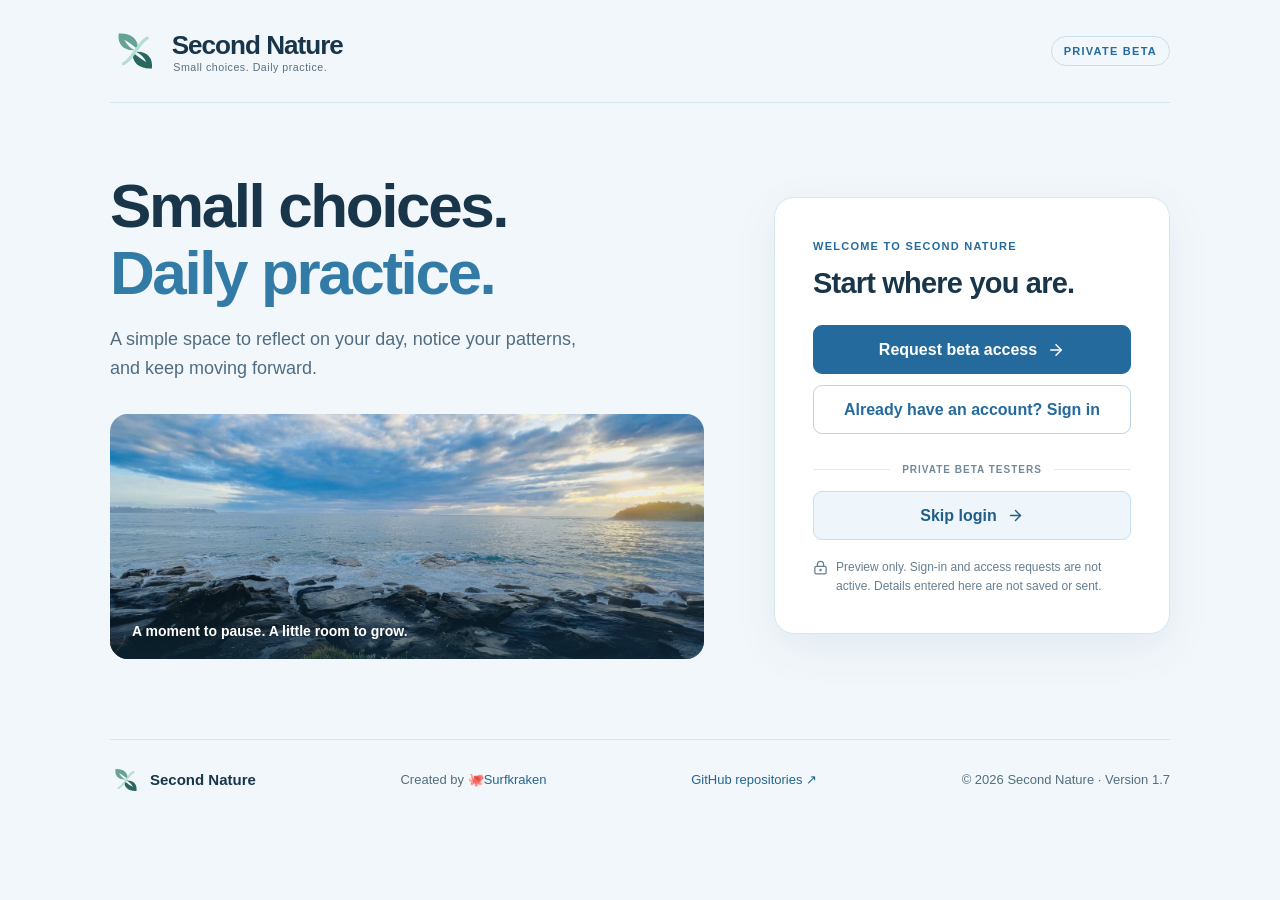
==== commit 33db27f8: "Fix Second Nature welcome page production rendering" ====
--- a/recovery/index.html
+++ b/recovery/index.html
@@ -1,3 +1,3 @@
-<!doctype html><html lang="en"><head><meta charset="UTF-8"><meta name="viewport" content="width=device-width,initial-scale=1,viewport-fit=cover"><meta name="robots" content="noindex,nofollow"><meta name="theme-color" content="#f2f7fb"><link rel="icon" type="image/svg+xml" href="/recovery/second-nature-mark.svg"><link rel="manifest" href="/recovery/manifest.webmanifest"><link rel="apple-touch-icon" href="/recovery/icon-192.png"><title>Second Nature</title>  <script type="module" crossorigin src="/recovery/assets/index--eyvdPRn.js"></script>
+<!doctype html><html lang="en"><head><meta charset="UTF-8"><meta name="viewport" content="width=device-width,initial-scale=1,viewport-fit=cover"><meta name="robots" content="noindex,nofollow"><meta name="theme-color" content="#f2f7fb"><link rel="icon" type="image/svg+xml" href="/recovery/second-nature-mark.svg"><link rel="manifest" href="/recovery/manifest.webmanifest"><link rel="apple-touch-icon" href="/recovery/icon-192.png"><title>Second Nature</title>  <script type="module" crossorigin src="/recovery/assets/index-B7kXd-ic.js"></script>
   <link rel="stylesheet" crossorigin href="/recovery/assets/index-DxgGrrxL.css">
 </head><body><div id="root"></div></body></html>
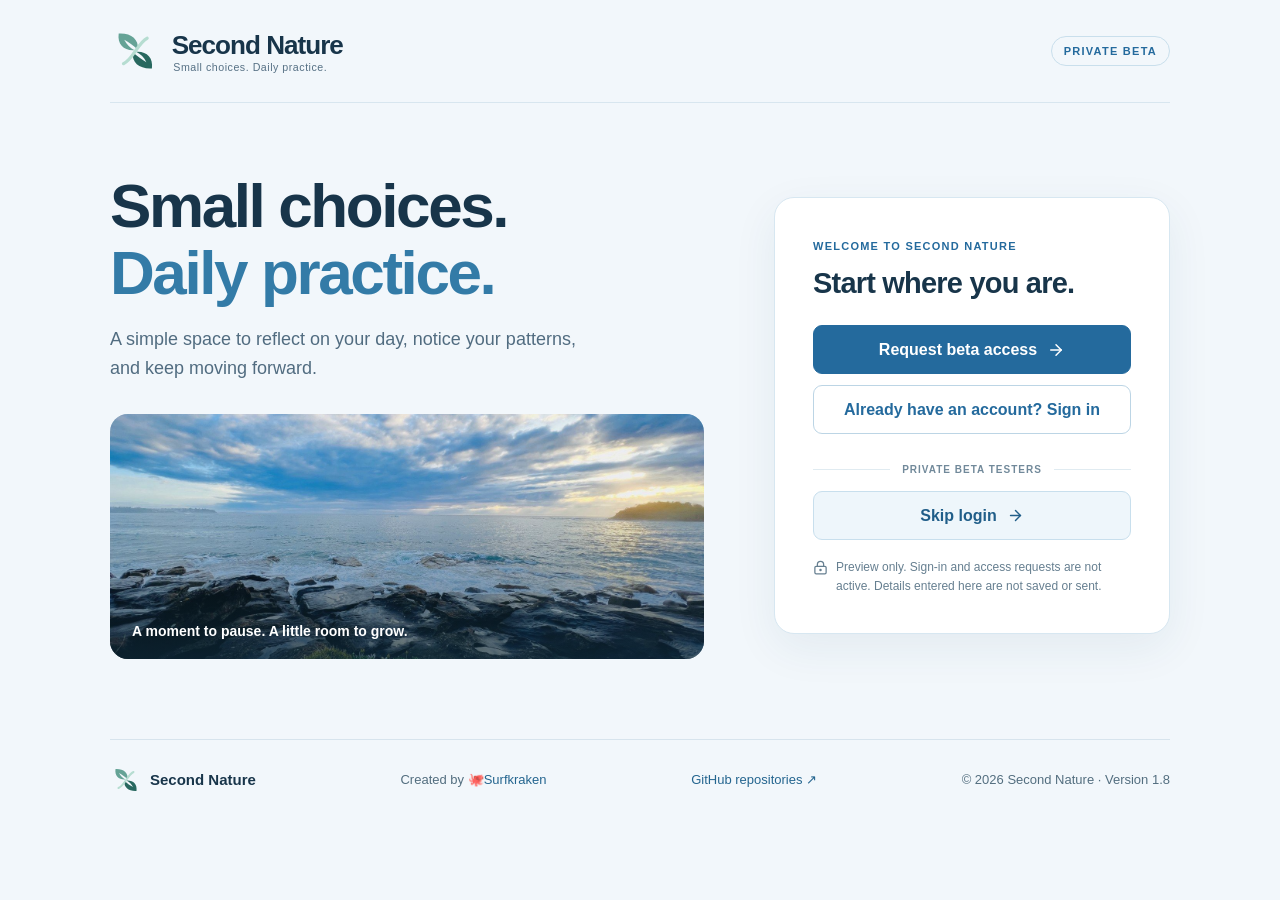
==== commit 71eede89: "Update beta landing page version" ====
--- a/recovery/index.html
+++ b/recovery/index.html
@@ -1,3 +1,3 @@
-<!doctype html><html lang="en"><head><meta charset="UTF-8"><meta name="viewport" content="width=device-width,initial-scale=1,viewport-fit=cover"><meta name="robots" content="noindex,nofollow"><meta name="theme-color" content="#f2f7fb"><link rel="icon" type="image/svg+xml" href="/recovery/second-nature-mark.svg"><link rel="manifest" href="/recovery/manifest.webmanifest"><link rel="apple-touch-icon" href="/recovery/icon-192.png"><title>Second Nature</title>  <script type="module" crossorigin src="/recovery/assets/index-B7kXd-ic.js"></script>
+<!doctype html><html lang="en"><head><meta charset="UTF-8"><meta name="viewport" content="width=device-width,initial-scale=1,viewport-fit=cover"><meta name="robots" content="noindex,nofollow"><meta name="theme-color" content="#f2f7fb"><link rel="icon" type="image/svg+xml" href="/recovery/second-nature-mark.svg"><link rel="manifest" href="/recovery/manifest.webmanifest"><link rel="apple-touch-icon" href="/recovery/icon-192.png"><title>Second Nature</title>  <script type="module" crossorigin src="/recovery/assets/index-gate-v18.js"></script>
   <link rel="stylesheet" crossorigin href="/recovery/assets/index-DxgGrrxL.css">
 </head><body><div id="root"></div></body></html>
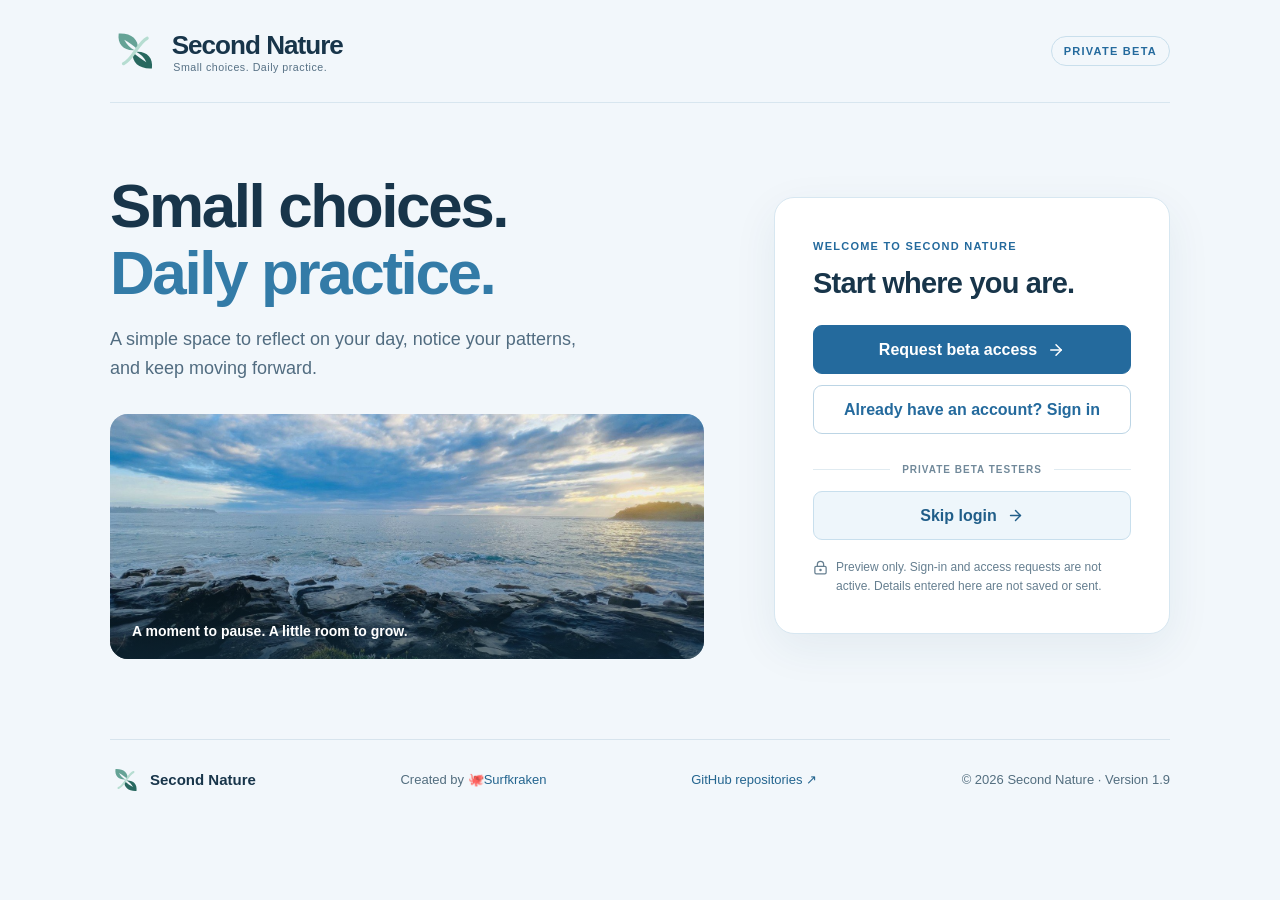
==== commit c8e055b4: "Fix missing dark mode logo in beta" ====
--- a/recovery/index.html
+++ b/recovery/index.html
@@ -1,3 +1,3 @@
-<!doctype html><html lang="en"><head><meta charset="UTF-8"><meta name="viewport" content="width=device-width,initial-scale=1,viewport-fit=cover"><meta name="robots" content="noindex,nofollow"><meta name="theme-color" content="#f2f7fb"><link rel="icon" type="image/svg+xml" href="/recovery/second-nature-mark.svg"><link rel="manifest" href="/recovery/manifest.webmanifest"><link rel="apple-touch-icon" href="/recovery/icon-192.png"><title>Second Nature</title>  <script type="module" crossorigin src="/recovery/assets/index-gate-v18.js"></script>
+<!doctype html><html lang="en"><head><meta charset="UTF-8"><meta name="viewport" content="width=device-width,initial-scale=1,viewport-fit=cover"><meta name="robots" content="noindex,nofollow"><meta name="theme-color" content="#f2f7fb"><link rel="icon" type="image/svg+xml" href="/recovery/second-nature-mark.svg"><link rel="manifest" href="/recovery/manifest.webmanifest"><link rel="apple-touch-icon" href="/recovery/icon-192.png"><title>Second Nature</title>  <script type="module" crossorigin src="/recovery/assets/index-gate-v19.js"></script>
   <link rel="stylesheet" crossorigin href="/recovery/assets/index-DxgGrrxL.css">
 </head><body><div id="root"></div></body></html>
